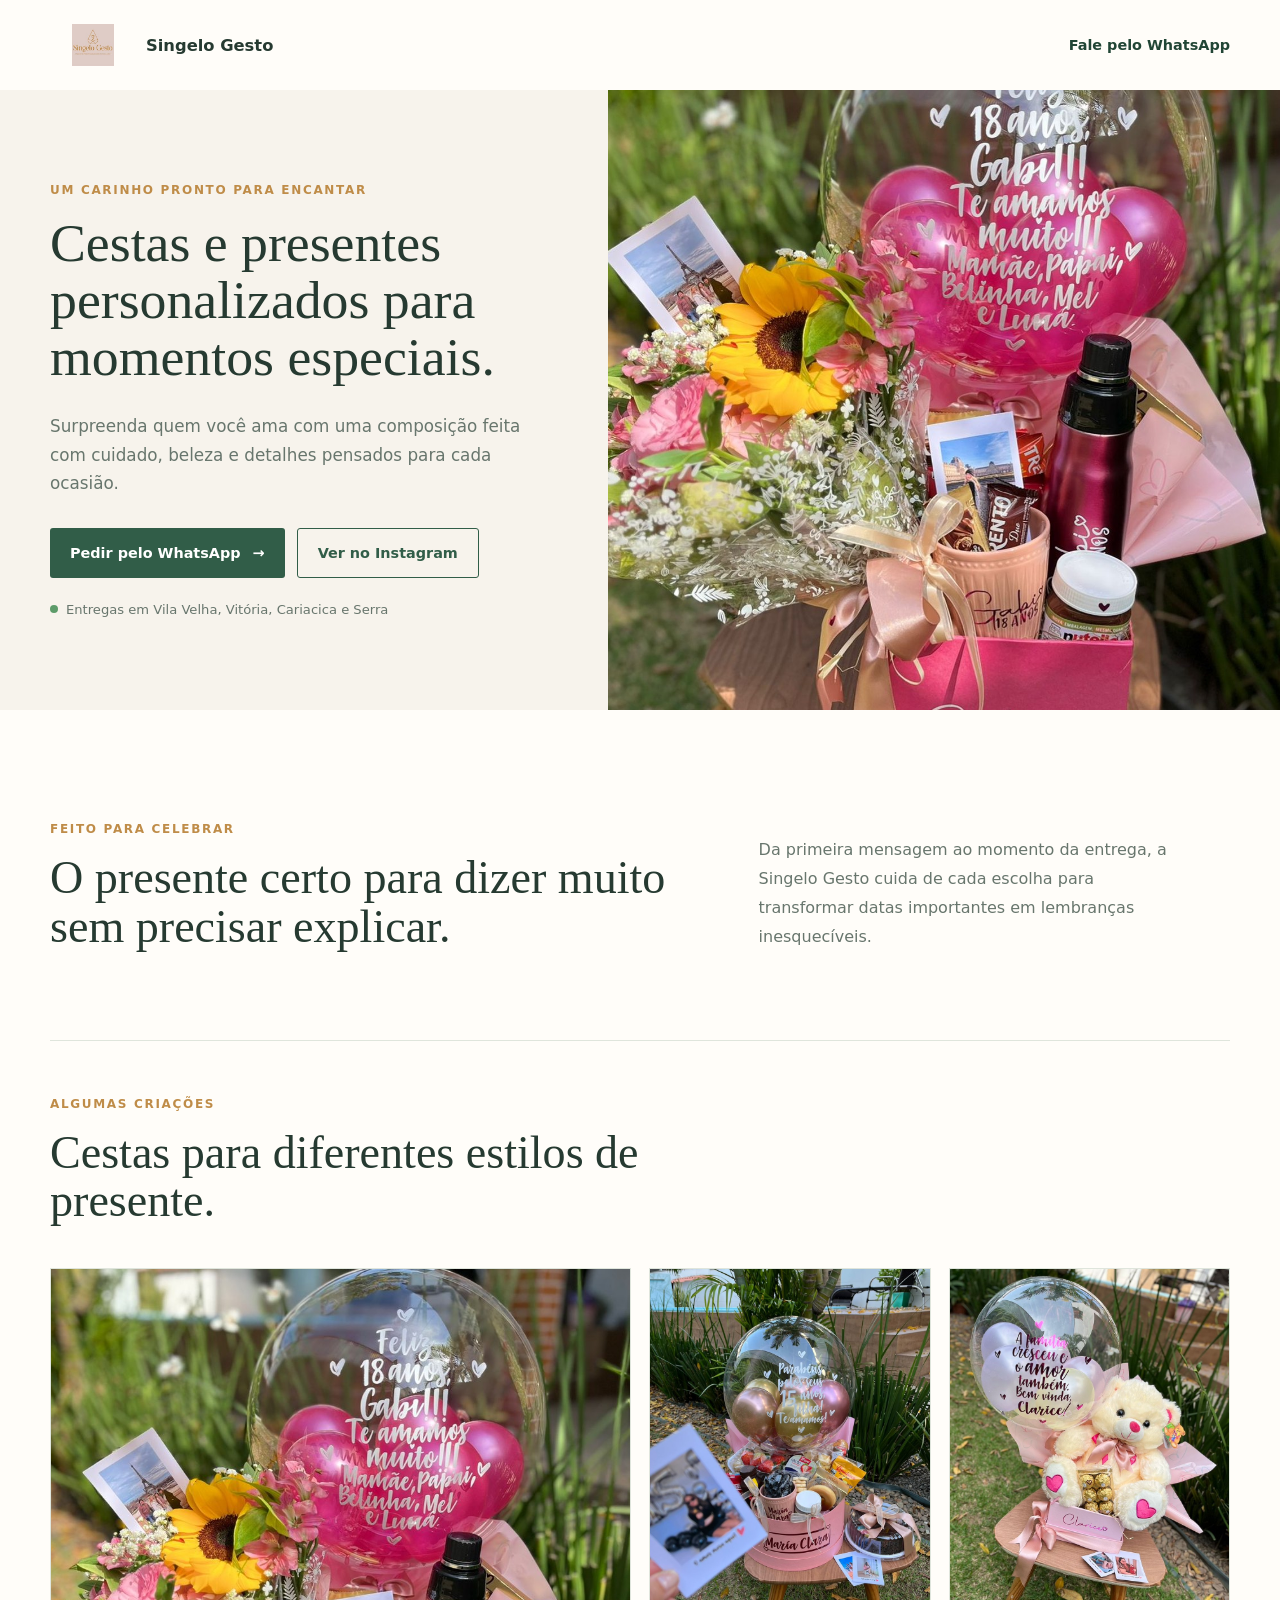
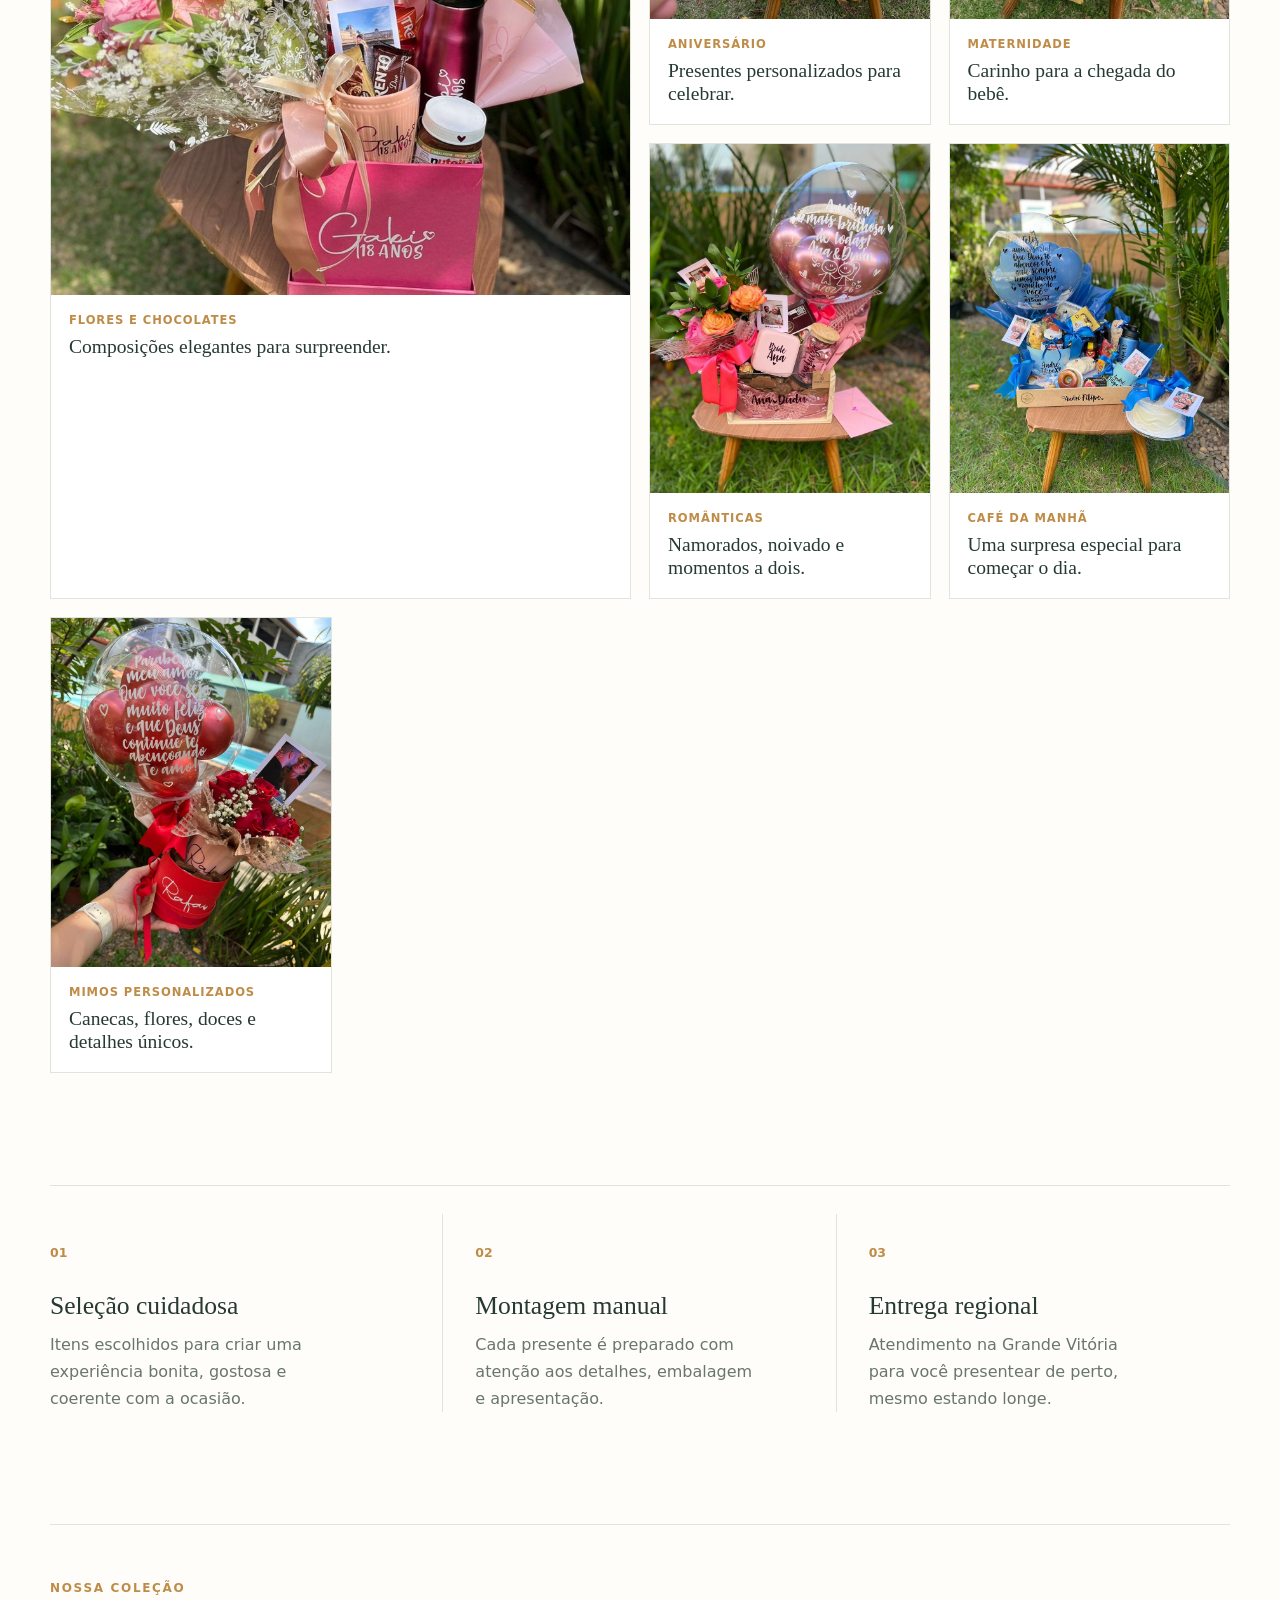
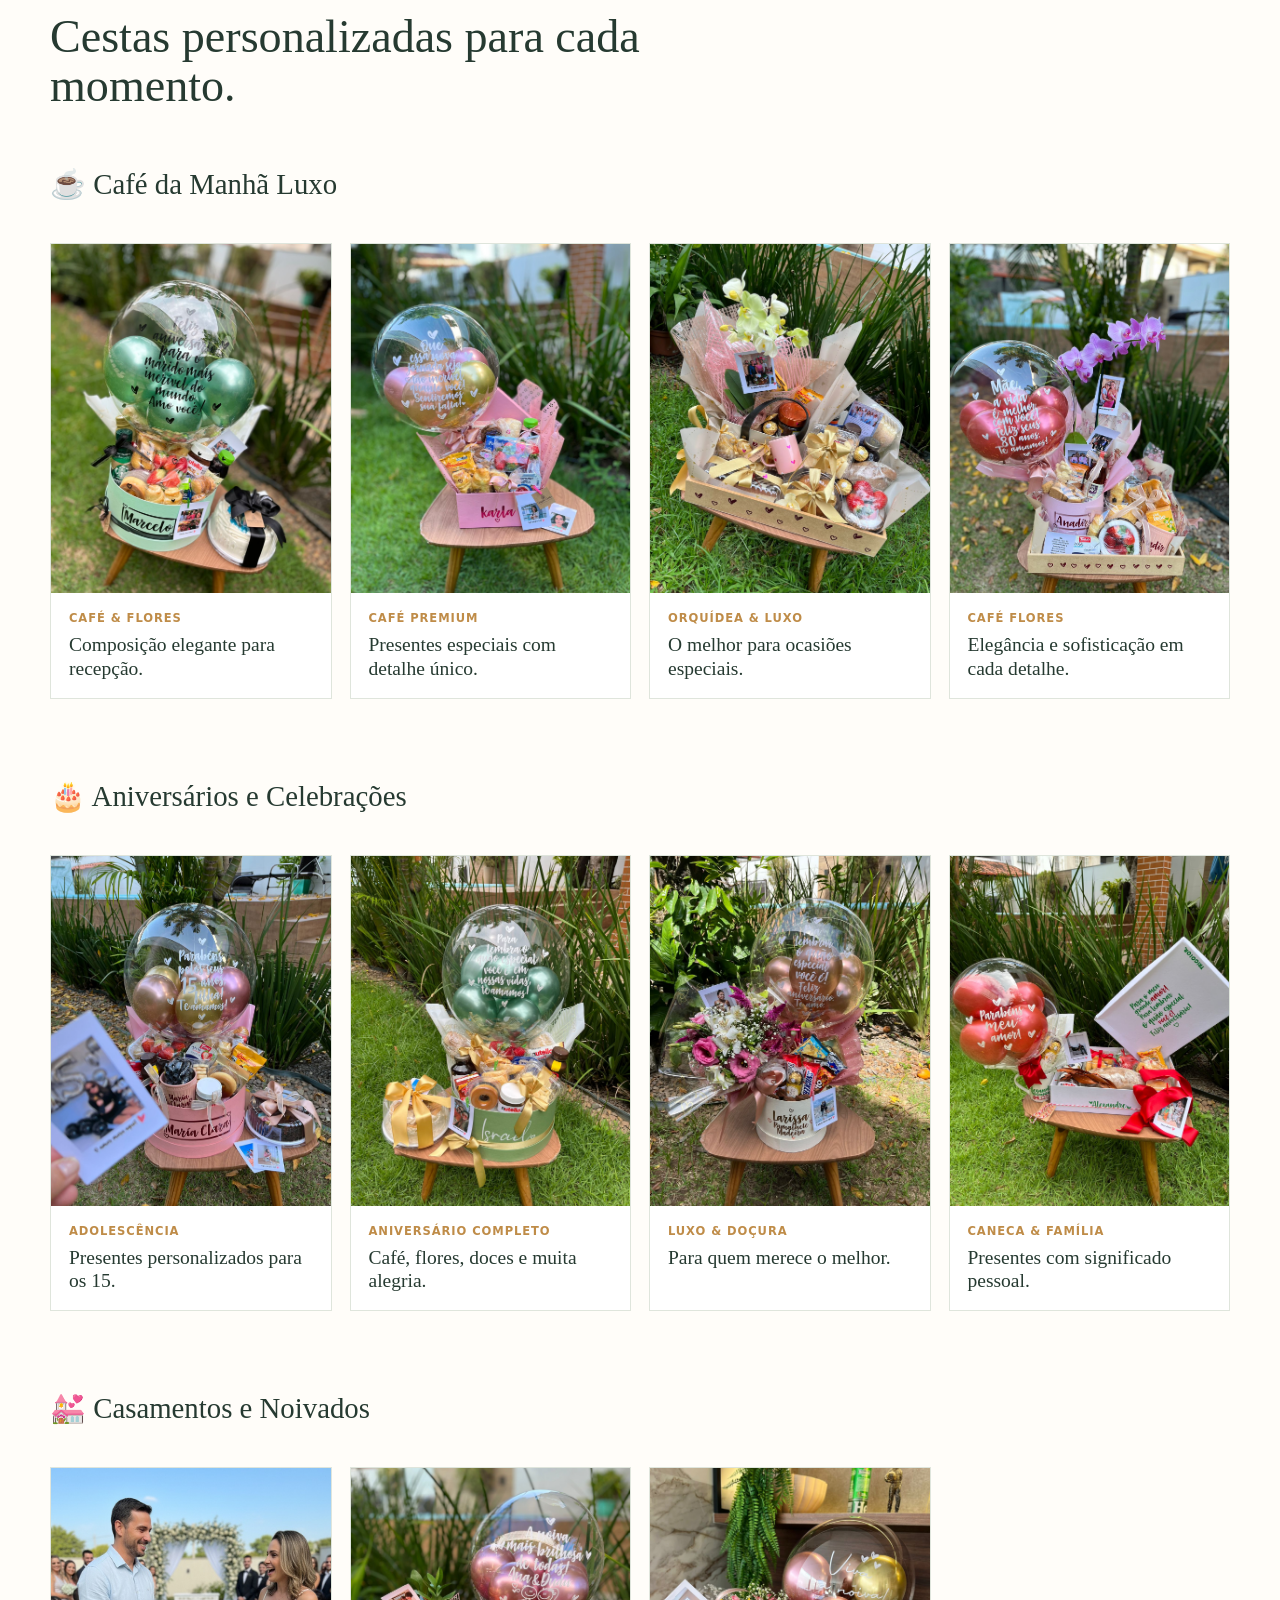
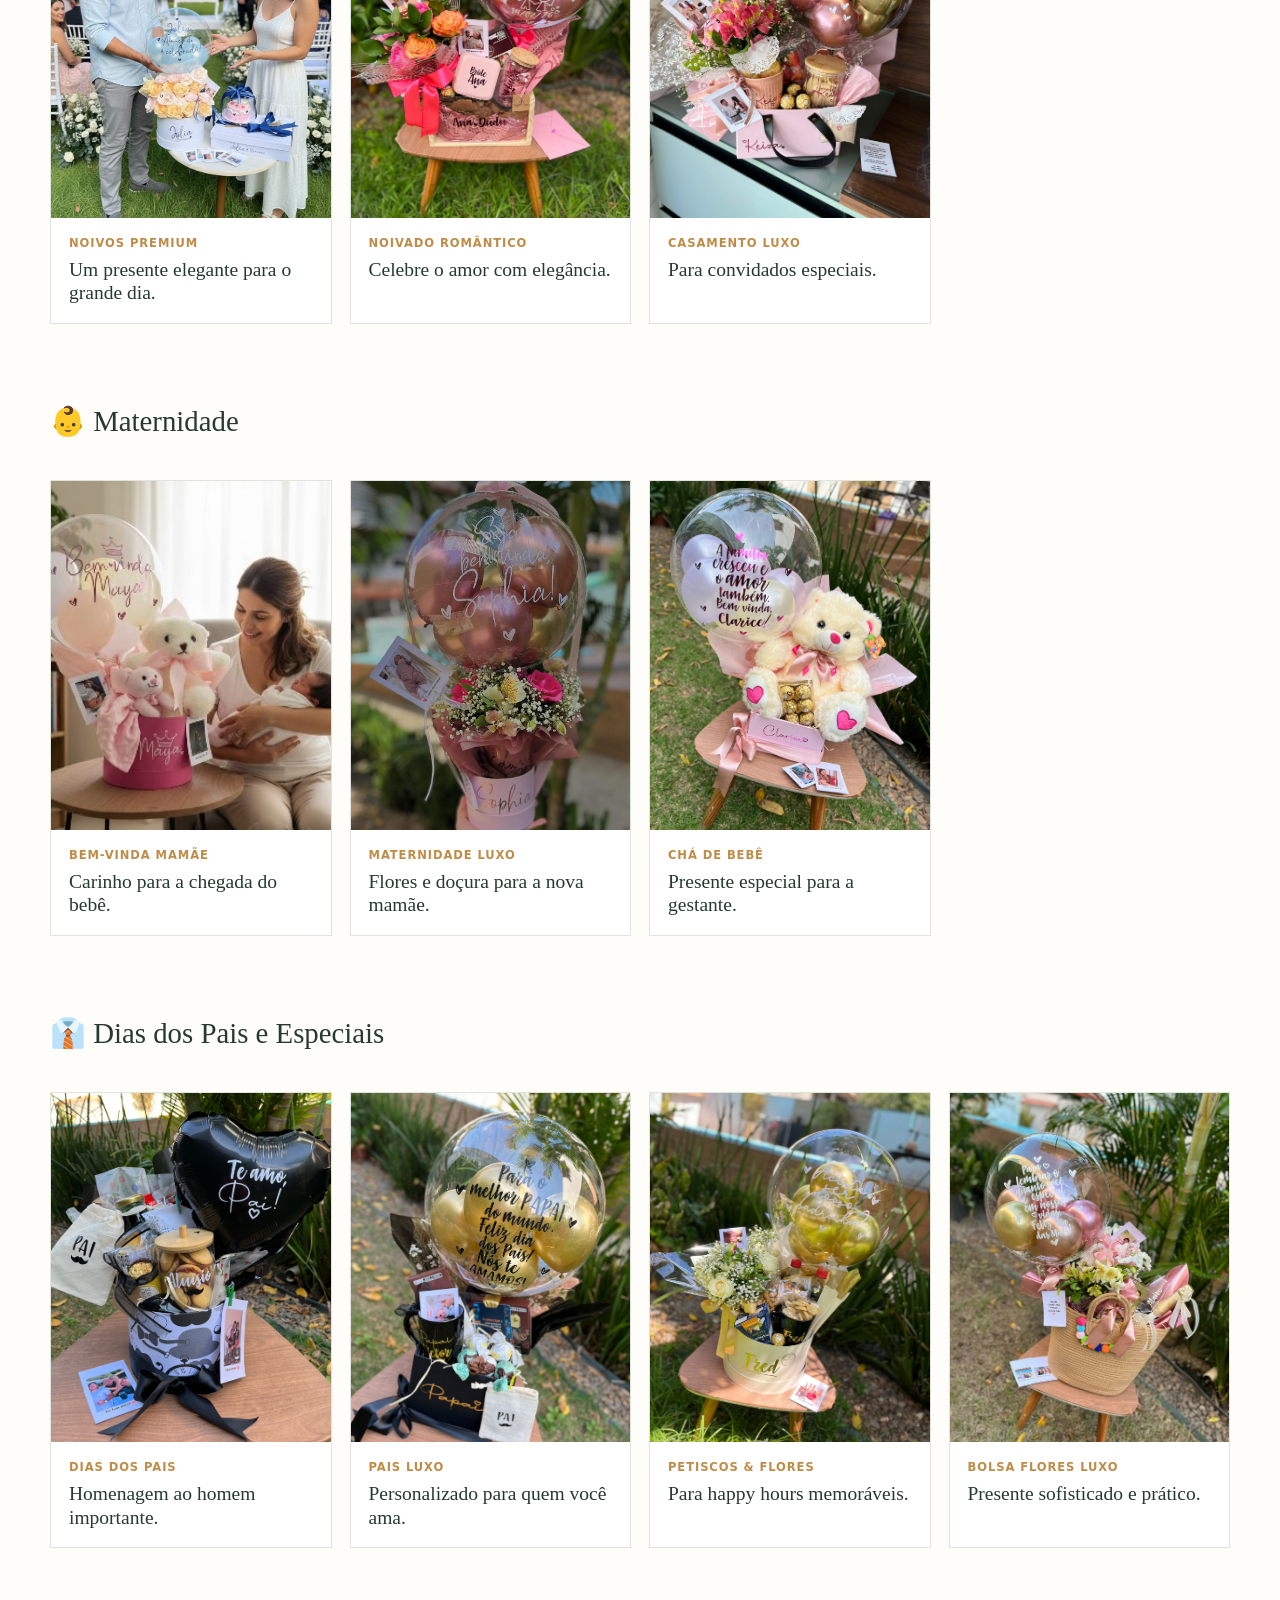
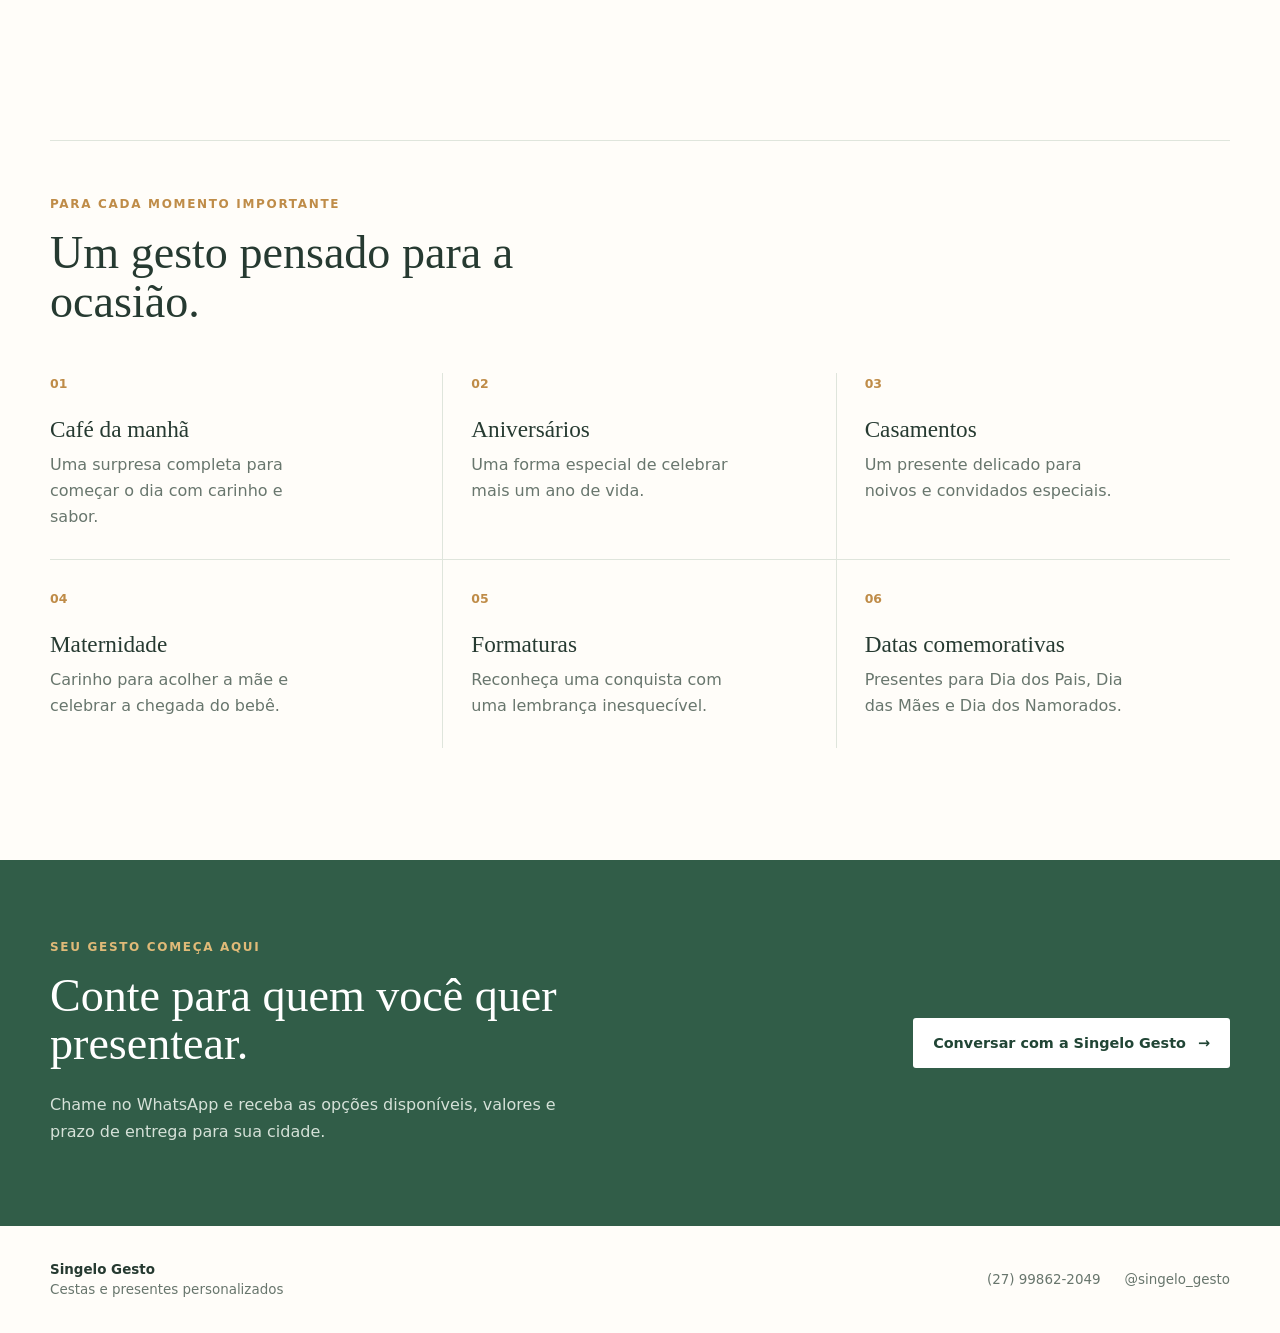
==== index.html @ 16038438 "🎨 Adicionar portfólio com 33 novas fotos de cestas (café da manhã, aniversários, casamento, maternid" ====
<!doctype html>
<html lang="pt-BR">
<head>
  <meta charset="utf-8">
  <meta name="viewport" content="width=device-width, initial-scale=1">
  <meta name="description" content="Cestas e presentes personalizados de luxo para Vila Velha, Vitória, Cariacica e Serra.">
  <title>Singelo Gesto | Cestas e presentes personalizados</title>
  <link rel="stylesheet" href="landing.css">
  <!-- Google tag (gtag.js) -->
  <script async src="https://www.googletagmanager.com/gtag/js?id=G-1RK3PN4WN5"></script>
  <script>
    window.dataLayer = window.dataLayer || [];
    function gtag(){dataLayer.push(arguments);}
    gtag('js', new Date());
    gtag('config', 'G-1RK3PN4WN5');

    function gtag_report_whatsapp_conversion(url) {
      var callback = function () {
        if (typeof url !== 'undefined') {
          window.location = url;
        }
      };
      gtag('event', 'conversion', {
        'send_to': 'AW-410358850/pb98CNvTtOMcEMKo1sMB',
        'event_callback': callback
      });
      return false;
    }
  </script>
</head>
<body>
  <header class="site-header">
    <a class="brand" href="/"><img class="brand-logo" src="images/singelo-logo.jpg" alt="Singelo Gesto"><span>Singelo Gesto</span></a>
    <a class="header-link" href="https://wa.me/5527998622049?text=Ol%C3%A1%2C%20quero%20conhecer%20as%20cestas%20e%20presentes%20personalizados%20da%20Singelo%20Gesto&utm_source=google&utm_medium=cpc&utm_campaign=cestas_cafe_luxo" onclick="return gtag_report_whatsapp_conversion(this.href);">Fale pelo WhatsApp</a>
  </header>
  <main>
    <section class="hero">
      <div class="hero-copy">
        <p class="eyebrow">Um carinho pronto para encantar</p>
        <h1>Cestas e presentes personalizados para momentos especiais.</h1>
        <p class="hero-text">Surpreenda quem você ama com uma composição feita com cuidado, beleza e detalhes pensados para cada ocasião.</p>
        <div class="hero-actions">
          <a class="button button-primary" href="https://wa.me/5527998622049?text=Ol%C3%A1%2C%20quero%20conhecer%20as%20cestas%20e%20presentes%20personalizados%20da%20Singelo%20Gesto&utm_source=google&utm_medium=cpc&utm_campaign=cestas_cafe_luxo" onclick="return gtag_report_whatsapp_conversion(this.href);">Pedir pelo WhatsApp <span aria-hidden="true">&#8594;</span></a>
          <a class="button button-secondary" href="https://www.instagram.com/singelo_gesto/" target="_blank" rel="noreferrer">Ver no Instagram</a>
        </div>
        <p class="availability"><span class="availability-dot"></span> Entregas em Vila Velha, Vitória, Cariacica e Serra</p>
      </div>
      <figure class="hero-visual">
        <img src="images/singelo-cestas-hero.jpg" alt="Cesta personalizada com flores, chocolates e balão">
      </figure>
    </section>

    <section class="intro section-wrap">
      <div><p class="eyebrow">Feito para celebrar</p><h2>O presente certo para dizer muito sem precisar explicar.</h2></div>
      <p>Da primeira mensagem ao momento da entrega, a Singelo Gesto cuida de cada escolha para transformar datas importantes em lembranças inesquecíveis.</p>
    </section>

    <section class="gallery section-wrap" aria-labelledby="gallery-title">
      <div class="gallery-heading">
        <p class="eyebrow">Algumas criações</p>
        <h2 id="gallery-title">Cestas para diferentes estilos de presente.</h2>
      </div>
      <div class="photo-grid">
        <article class="photo-card featured"><img src="images/flores-chocolates.jpg" alt="Cesta com flores e chocolates"><div><span>Flores e chocolates</span><strong>Composições elegantes para surpreender.</strong></div></article>
        <article class="photo-card"><img src="images/aniversario-15-anos.jpg" alt="Cesta de aniversário de 15 anos"><div><span>Aniversário</span><strong>Presentes personalizados para celebrar.</strong></div></article>
        <article class="photo-card"><img src="images/maternidade.jpg" alt="Cesta de maternidade"><div><span>Maternidade</span><strong>Carinho para a chegada do bebê.</strong></div></article>
        <article class="photo-card"><img src="images/romantica-noivado.jpg" alt="Cesta romântica para noivado"><div><span>Românticas</span><strong>Namorados, noivado e momentos a dois.</strong></div></article>
        <article class="photo-card"><img src="images/cafe-bandeja.jpg" alt="Cesta de café da manhã na bandeja"><div><span>Café da manhã</span><strong>Uma surpresa especial para começar o dia.</strong></div></article>
        <article class="photo-card"><img src="images/caneca-flores.jpg" alt="Box com caneca e flores"><div><span>Mimos personalizados</span><strong>Canecas, flores, doces e detalhes únicos.</strong></div></article>
      </div>
    </section>

    <section class="benefits section-wrap" aria-label="Diferenciais">
      <article class="benefit-card"><span>01</span><h3>Seleção cuidadosa</h3><p>Itens escolhidos para criar uma experiência bonita, gostosa e coerente com a ocasião.</p></article>
      <article class="benefit-card"><span>02</span><h3>Montagem manual</h3><p>Cada presente é preparado com atenção aos detalhes, embalagem e apresentação.</p></article>
      <article class="benefit-card"><span>03</span><h3>Entrega regional</h3><p>Atendimento na Grande Vitória para você presentear de perto, mesmo estando longe.</p></article>
    </section>

    <section class="portfolio section-wrap" aria-labelledby="portfolio-title">
      <div class="portfolio-heading">
        <p class="eyebrow">Nossa coleção</p>
        <h2 id="portfolio-title">Cestas personalizadas para cada momento.</h2>
      </div>

      <div class="portfolio-category">
        <h3>☕ Café da Manhã Luxo</h3>
        <div class="photo-grid">
          <article class="photo-card"><img src="images/cesta-cafe-da-manha-aniversario-presente-personalizado-chocolate-flores-balao-caneca-foto.jpg" alt="Cesta café da manhã com flores e chocolates"><div><span>Café & Flores</span><strong>Composição elegante para recepção.</strong></div></article>
          <article class="photo-card"><img src="images/cesta-cafe-da-manha-homenagem-despedida-chocolates-bauducco-flores-caneca-personalizada.jpg" alt="Cesta café da manhã com orquídea"><div><span>Café Premium</span><strong>Presentes especiais com detalhe único.</strong></div></article>
          <article class="photo-card"><img src="images/cesta-cafe-da-manha-com-orquidea-presente-luxuoso-elegante-flores-chocolate-balao-personalizado-caneca-foto.jpg" alt="Cesta café com orquídea e chocolate"><div><span>Orquídea & Luxo</span><strong>O melhor para ocasiões especiais.</strong></div></article>
          <article class="photo-card"><img src="images/Cesta-cafe-da-manha-orquidia.jpeg" alt="Cesta café da manhã com orquídea"><div><span>Café Flores</span><strong>Elegância e sofisticação em cada detalhe.</strong></div></article>
        </div>
      </div>

      <div class="portfolio-category">
        <h3>🎂 Aniversários e Celebrações</h3>
        <div class="photo-grid">
          <article class="photo-card"><img src="images/Cesta-aniversario-15-anos.jpeg" alt="Cesta de aniversário de 15 anos"><div><span>Adolescência</span><strong>Presentes personalizados para os 15.</strong></div></article>
          <article class="photo-card"><img src="images/cesta-aniversario-cafe-da-manha-especial-lembrar-chocolates-flores-balao-personalizado-caneca-foto.jpg" alt="Cesta aniversário com flores e doces"><div><span>Aniversário Completo</span><strong>Café, flores, doces e muita alegria.</strong></div></article>
          <article class="photo-card"><img src="images/cesta-aniversario-flores-chocolates-presente-luxo-personalizado-balao-caneca-foto.jpg" alt="Cesta com flores e chocolates"><div><span>Luxo & Doçura</span><strong>Para quem merece o melhor.</strong></div></article>
          <article class="photo-card"><img src="images/cesta-aniversario-caneca-personalizada-papai-familia-chocolates-flores-balao-personalizado-cafe-da-manha.jpg" alt="Cesta aniversário com caneca personalizada"><div><span>Caneca & Família</span><strong>Presentes com significado pessoal.</strong></div></article>
        </div>
      </div>

      <div class="portfolio-category">
        <h3>💒 Casamentos e Noivados</h3>
        <div class="photo-grid">
          <article class="photo-card"><img src="images/cesta-casamento-premium-celebracao-noivos-julia-james-wedding-bands-cafe-da-manha-personalizada.jpg" alt="Cesta casamento premium para noivos"><div><span>Noivos Premium</span><strong>Um presente elegante para o grande dia.</strong></div></article>
          <article class="photo-card"><img src="images/cesta-noivado-romantica-ana-dario-presente-noivos-espumante-chocolate-flores-balao-personalizado-caneca-foto.jpg" alt="Cesta romântica para noivado"><div><span>Noivado Romântico</span><strong>Celebre o amor com elegância.</strong></div></article>
          <article class="photo-card"><img src="images/cesta-casamento-cesta-balão-personalizado-flores-fotos-casamento-presentes-lembranças-chocolates-luxo-café-da-manhã-vila-velha-vitória-cariacica-serra.jpeg" alt="Cesta casamento com flores e balões"><div><span>Casamento Luxo</span><strong>Para convidados especiais.</strong></div></article>
        </div>
      </div>

      <div class="portfolio-category">
        <h3>👶 Maternidade</h3>
        <div class="photo-grid">
          <article class="photo-card"><img src="images/cesta-maternidade-bem-vinda-meiga-presente-bebe-cha-de-bebe-cafe-da-manha-mamae.jpg" alt="Cesta maternidade para mamãe e bebê"><div><span>Bem-vinda Mamãe</span><strong>Carinho para a chegada do bebê.</strong></div></article>
          <article class="photo-card"><img src="images/cesta-maternidade-caneca-personalizada-flores-luxo-café-da-manhã-bebê-vila-velha-vitória-cariacica-serra.jpeg" alt="Cesta maternidade com caneca"><div><span>Maternidade Luxo</span><strong>Flores e doçura para a nova mamãe.</strong></div></article>
          <article class="photo-card"><img src="images/cesta-maternidade-luxo-chocolates-café-da-manhã-bebê-vila-velha-vitória-cariacica-serra.jpeg" alt="Cesta maternidade com chocolates"><div><span>Chá de Bebê</span><strong>Presente especial para a gestante.</strong></div></article>
        </div>
      </div>

      <div class="portfolio-category">
        <h3>👔 Dias dos Pais e Especiais</h3>
        <div class="photo-grid">
          <article class="photo-card"><img src="images/cesta-dias-dos-pais-balão-personalizado-biscoitos-luxo-café-da-manhã-vila-velha-vitória-cariacica-serra.jpeg" alt="Cesta dias dos pais com biscoitos"><div><span>Dias dos Pais</span><strong>Homenagem ao homem importante.</strong></div></article>
          <article class="photo-card"><img src="images/cesta-dias-dos-pais-aniversário-presentes-caneca-balão-personalizado-luxo-café-da-manhã-vila-velha-vitória-cariacica-serra.jpeg" alt="Cesta dias dos pais com caneca"><div><span>Pais Luxo</span><strong>Personalizado para quem você ama.</strong></div></article>
          <article class="photo-card"><img src="images/Cesta-de-petiscos-e-flores-na-Box-de-luxo..jpeg" alt="Cesta de petiscos e flores"><div><span>Petiscos & Flores</span><strong>Para happy hours memoráveis.</strong></div></article>
          <article class="photo-card"><img src="images/Cesta-de-flores-na-bolsa-de-luxo-com-Chandon-Ferrero-Rocher-e-taça-de vidro.jpeg" alt="Cesta de flores na bolsa de luxo"><div><span>Bolsa Flores Luxo</span><strong>Presente sofisticado e prático.</strong></div></article>
        </div>
      </div>
    </section>

    <section class="occasions section-wrap" aria-labelledby="occasions-title">
      <div class="occasions-heading">
        <p class="eyebrow">Para cada momento importante</p>
        <h2 id="occasions-title">Um gesto pensado para a ocasião.</h2>
      </div>
      <div class="occasion-grid">
        <article class="occasion-item"><span>01</span><h3>Café da manhã</h3><p>Uma surpresa completa para começar o dia com carinho e sabor.</p></article>
        <article class="occasion-item"><span>02</span><h3>Aniversários</h3><p>Uma forma especial de celebrar mais um ano de vida.</p></article>
        <article class="occasion-item"><span>03</span><h3>Casamentos</h3><p>Um presente delicado para noivos e convidados especiais.</p></article>
        <article class="occasion-item"><span>04</span><h3>Maternidade</h3><p>Carinho para acolher a mãe e celebrar a chegada do bebê.</p></article>
        <article class="occasion-item"><span>05</span><h3>Formaturas</h3><p>Reconheça uma conquista com uma lembrança inesquecível.</p></article>
        <article class="occasion-item"><span>06</span><h3>Datas comemorativas</h3><p>Presentes para Dia dos Pais, Dia das Mães e Dia dos Namorados.</p></article>
      </div>
    </section>

    <section class="order-band">
      <div class="section-wrap order-content">
        <div><p class="eyebrow">Seu gesto começa aqui</p><h2>Conte para quem você quer presentear.</h2><p>Chame no WhatsApp e receba as opções disponíveis, valores e prazo de entrega para sua cidade.</p></div>
        <a class="button button-light" href="https://wa.me/5527998622049?text=Ol%C3%A1%2C%20quero%20conhecer%20as%20cestas%20e%20presentes%20personalizados%20da%20Singelo%20Gesto&utm_source=google&utm_medium=cpc&utm_campaign=cestas_cafe_luxo" onclick="return gtag_report_whatsapp_conversion(this.href);">Conversar com a Singelo Gesto <span aria-hidden="true">&#8594;</span></a>
      </div>
    </section>
  </main>
  <footer class="site-footer section-wrap">
    <div><strong>Singelo Gesto</strong><span>Cestas e presentes personalizados</span></div>
    <div class="footer-contact"><a href="tel:+5527998622049">(27) 99862-2049</a><a href="https://www.instagram.com/singelo_gesto/" target="_blank" rel="noreferrer">@singelo_gesto</a></div>
  </footer>
</body>
</html>
---- landing.css ----
:root {
  --ink: #263a31;
  --muted: #68766d;
  --cream: #f7f3ec;
  --paper: #fffdf9;
  --green: #315d48;
  --green-dark: #214535;
  --line: #dfe5dc;
  --gold: #bf8c48;
}
* { box-sizing: border-box; }
html { scroll-behavior: smooth; }
body {
  background: var(--paper);
  color: var(--ink);
  font-family: Inter, ui-sans-serif, system-ui, -apple-system, BlinkMacSystemFont, "Segoe UI", sans-serif;
  margin: 0;
}
a { color: inherit; }
.site-header,
.section-wrap {
  margin: 0 auto;
  max-width: 1180px;
  width: calc(100% - 48px);
}
.site-header {
  align-items: center;
  display: flex;
  justify-content: space-between;
  padding: 24px 0;
}
.brand {
  align-items: center;
  display: inline-flex;
  font-size: 1.02rem;
  font-weight: 750;
  gap: 10px;
  text-decoration: none;
}
.brand-logo {
  height: 42px;
  object-fit: contain;
  width: 86px;
}
.header-link {
  color: var(--green-dark);
  font-size: .9rem;
  font-weight: 700;
  text-decoration: none;
}
.header-link:hover { color: var(--gold); }
.hero {
  background: var(--cream);
  display: grid;
  grid-template-columns: minmax(560px, .95fr) minmax(0, 1.05fr);
  min-height: 620px;
}
.hero-copy {
  align-self: center;
  margin-left: max(24px, calc((100vw - 1180px) / 2));
  padding: 72px 72px 72px 0;
}
.hero-visual {
  margin: 0;
  min-height: 620px;
  overflow: hidden;
}
.hero-visual img {
  display: block;
  height: 100%;
  min-height: 620px;
  object-fit: cover;
  object-position: center center;
  width: 100%;
}
.eyebrow {
  color: var(--gold);
  font-size: .75rem;
  font-weight: 800;
  letter-spacing: .14em;
  margin: 0 0 18px;
  text-transform: uppercase;
}
h1,
h2,
h3,
p { letter-spacing: 0; }
h1,
h2 {
  font-family: Georgia, "Times New Roman", serif;
  font-weight: 500;
  line-height: 1.06;
  margin: 0;
}
h1 {
  font-size: clamp(2.8rem, 4.2vw, 4.55rem);
  max-width: 560px;
}
h2 { font-size: clamp(2rem, 3.6vw, 3.4rem); }
.hero-text {
  color: var(--muted);
  font-size: 1.05rem;
  line-height: 1.7;
  margin: 26px 0 30px;
  max-width: 500px;
}
.hero-actions {
  align-items: center;
  display: flex;
  flex-wrap: wrap;
  gap: 12px;
}
.button {
  align-items: center;
  border-radius: 3px;
  display: inline-flex;
  font-size: .9rem;
  font-weight: 750;
  gap: 12px;
  justify-content: center;
  min-height: 50px;
  padding: 0 20px;
  text-decoration: none;
  transition: transform .2s ease, background .2s ease;
}
.button:hover { transform: translateY(-2px); }
.button-primary { background: var(--green); color: #fff; }
.button-primary:hover { background: var(--green-dark); }
.button-secondary { border: 1px solid var(--green); color: var(--green); }
.button-secondary:hover { background: #e8eee8; }
.availability {
  align-items: center;
  color: var(--muted);
  display: flex;
  font-size: .82rem;
  gap: 8px;
  margin: 24px 0 0;
}
.availability-dot {
  background: #5d9b69;
  border-radius: 50%;
  height: 8px;
  width: 8px;
}
.intro {
  align-items: end;
  display: grid;
  gap: 80px;
  grid-template-columns: minmax(0, 1fr) minmax(260px, .75fr);
  padding-bottom: 88px;
  padding-top: 112px;
}
.intro > p {
  color: var(--muted);
  line-height: 1.8;
  margin: 0;
  max-width: 410px;
}
.gallery {
  border-top: 1px solid var(--line);
  padding-bottom: 112px;
  padding-top: 56px;
}
.gallery-heading {
  max-width: 700px;
}
.photo-grid {
  display: grid;
  gap: 18px;
  grid-template-columns: repeat(4, minmax(0, 1fr));
  margin-top: 42px;
}
.photo-card {
  background: #fff;
  border: 1px solid var(--line);
  display: flex;
  flex-direction: column;
  min-height: 100%;
  overflow: hidden;
}
.photo-card.featured {
  grid-column: span 2;
  grid-row: span 2;
}
.photo-card img {
  aspect-ratio: 4 / 5;
  display: block;
  object-fit: cover;
  width: 100%;
}
.photo-card.featured img { aspect-ratio: 1 / 1.08; }
.photo-card div {
  padding: 18px;
}
.photo-card span {
  color: var(--gold);
  display: block;
  font-size: .72rem;
  font-weight: 800;
  letter-spacing: .08em;
  margin-bottom: 8px;
  text-transform: uppercase;
}
.photo-card strong {
  color: var(--ink);
  display: block;
  font-family: Georgia, "Times New Roman", serif;
  font-size: 1.22rem;
  font-weight: 500;
  line-height: 1.2;
}
.benefits {
  border-top: 1px solid var(--line);
  display: grid;
  gap: 0;
  grid-template-columns: repeat(3, 1fr);
  padding-bottom: 112px;
  padding-top: 28px;
}
.benefit-card {
  border-right: 1px solid var(--line);
  padding: 28px 32px 0 0;
}
.benefit-card + .benefit-card { padding-left: 32px; }
.benefit-card:last-child { border-right: 0; }
.benefit-card > span,
.occasion-item > span {
  color: var(--gold);
  font-size: .78rem;
  font-weight: 800;
}
.benefit-card h3,
.occasion-item h3 {
  font-family: Georgia, "Times New Roman", serif;
  font-weight: 500;
}
.benefit-card h3 {
  font-size: 1.6rem;
  margin: 30px 0 10px;
}
.benefit-card p {
  color: var(--muted);
  line-height: 1.7;
  margin: 0;
  max-width: 280px;
}
.occasions {
  border-top: 1px solid var(--line);
  padding-bottom: 112px;
  padding-top: 28px;
}
.occasions-heading {
  max-width: 620px;
  padding-top: 28px;
}
.occasion-grid {
  display: grid;
  gap: 0;
  grid-template-columns: repeat(3, 1fr);
  margin-top: 46px;
}
.occasion-item {
  border-bottom: 1px solid var(--line);
  border-right: 1px solid var(--line);
  min-height: 180px;
  padding: 0 28px 28px 0;
}
.occasion-item:nth-child(n+4) {
  border-bottom: 0;
  padding-top: 28px;
}
.occasion-item:nth-child(3n) {
  border-right: 0;
  padding-left: 28px;
  padding-right: 0;
}
.occasion-item:nth-child(3n+2) { padding-left: 28px; }
.occasion-item h3 {
  font-size: 1.45rem;
  margin: 24px 0 9px;
}
.occasion-item p {
  color: var(--muted);
  line-height: 1.65;
  margin: 0;
  max-width: 260px;
}
.order-band { background: var(--green); color: #fff; }
.order-content {
  align-items: center;
  display: flex;
  gap: 64px;
  justify-content: space-between;
  padding-bottom: 80px;
  padding-top: 80px;
}
.order-content > div { max-width: 650px; }
.order-content .eyebrow { color: #e0ba78; }
.order-content p:not(.eyebrow) {
  color: #d5e1d8;
  line-height: 1.7;
  margin: 22px 0 0;
  max-width: 520px;
}
.button-light {
  background: #fff;
  color: var(--green-dark);
  flex-shrink: 0;
}
.button-light:hover { background: #f4eddf; }
.portfolio {
  border-top: 1px solid var(--line);
  padding-bottom: 112px;
  padding-top: 56px;
}
.portfolio-heading {
  max-width: 700px;
  margin-bottom: 56px;
}
.portfolio-category {
  margin-bottom: 80px;
}
.portfolio-category h3 {
  font-family: Georgia, "Times New Roman", serif;
  font-size: 1.8rem;
  font-weight: 500;
  margin: 0 0 28px 0;
}
.site-footer {
  align-items: center;
  color: var(--muted);
  display: flex;
  font-size: .84rem;
  justify-content: space-between;
  padding-bottom: 36px;
  padding-top: 36px;
}
.site-footer strong,
.site-footer span { display: block; }
.site-footer strong {
  color: var(--ink);
  margin-bottom: 5px;
}
.footer-contact {
  display: flex;
  gap: 24px;
}
.footer-contact a { text-decoration: none; }
.footer-contact a:hover { color: var(--gold); }
@media (max-width: 1120px) {
  .hero {
    grid-template-columns: minmax(500px, .95fr) minmax(0, 1.05fr);
  }
  .hero-copy {
    padding-right: 48px;
  }
  h1 {
    font-size: clamp(2.6rem, 4vw, 4rem);
    max-width: 500px;
  }
}
@media (max-width: 900px) {
  .site-header,
  .section-wrap { width: calc(100% - 36px); }
  .hero {
    display: flex;
    flex-direction: column;
  }
  .hero-copy {
    margin-left: 18px;
    padding: 64px 18px 52px 0;
  }
  .hero-visual {
    min-height: 420px;
    order: -1;
  }
  .hero-visual img { min-height: 420px; }
  h1 { font-size: clamp(2.55rem, 12vw, 4.4rem); }
  .intro {
    display: block;
    padding-bottom: 64px;
    padding-top: 76px;
  }
  .intro > p { margin-top: 24px; }
  .photo-grid { grid-template-columns: repeat(2, minmax(0, 1fr)); }
  .photo-card.featured { grid-column: span 2; }
  .benefits {
    gap: 32px;
    grid-template-columns: 1fr;
    padding-bottom: 76px;
  }
  .benefit-card,
  .benefit-card + .benefit-card {
    border-bottom: 1px solid var(--line);
    border-right: 0;
    padding: 0 0 28px;
  }
  .benefit-card:last-child {
    border-bottom: 0;
    padding-bottom: 0;
  }
  .occasion-grid {
    grid-template-columns: 1fr 1fr;
    margin-top: 34px;
  }
  .occasion-item,
  .occasion-item:nth-child(n+4),
  .occasion-item:nth-child(3n),
  .occasion-item:nth-child(3n+2) {
    border-bottom: 1px solid var(--line);
    border-right: 0;
    min-height: 0;
    padding: 0 0 24px;
  }
  .occasion-item:nth-child(even) { padding-left: 20px; }
  .occasion-item:nth-child(n+5) { padding-top: 24px; }
  .occasion-item:nth-child(5),
  .occasion-item:nth-child(6) { border-bottom: 0; }
  .order-content {
    align-items: flex-start;
    flex-direction: column;
    gap: 28px;
    padding-bottom: 64px;
    padding-top: 64px;
  }
  .portfolio-category {
    margin-bottom: 56px;
  }
  .portfolio-category h3 {
    font-size: 1.4rem;
  }
  .site-footer {
    align-items: flex-start;
    flex-direction: column;
    gap: 22px;
  }
  .footer-contact {
    flex-direction: column;
    gap: 8px;
  }
}
@media (max-width: 540px) {
  .site-header { padding: 18px 0; }
  .header-link { font-size: .78rem; }
  .hero-visual,
  .hero-visual img { min-height: 320px; }
  .hero-actions {
    align-items: stretch;
    flex-direction: column;
  }
  .button { width: 100%; }
  .photo-grid { grid-template-columns: 1fr; }
  .photo-card.featured { grid-column: span 1; }
  .occasion-grid { grid-template-columns: 1fr; }
  .occasion-item,
  .occasion-item:nth-child(even),
  .occasion-item:nth-child(n+5),
  .occasion-item:nth-child(5),
  .occasion-item:nth-child(6) {
    border-bottom: 1px solid var(--line);
    padding: 0 0 24px;
  }
  .occasion-item:last-child { border-bottom: 0; }
}
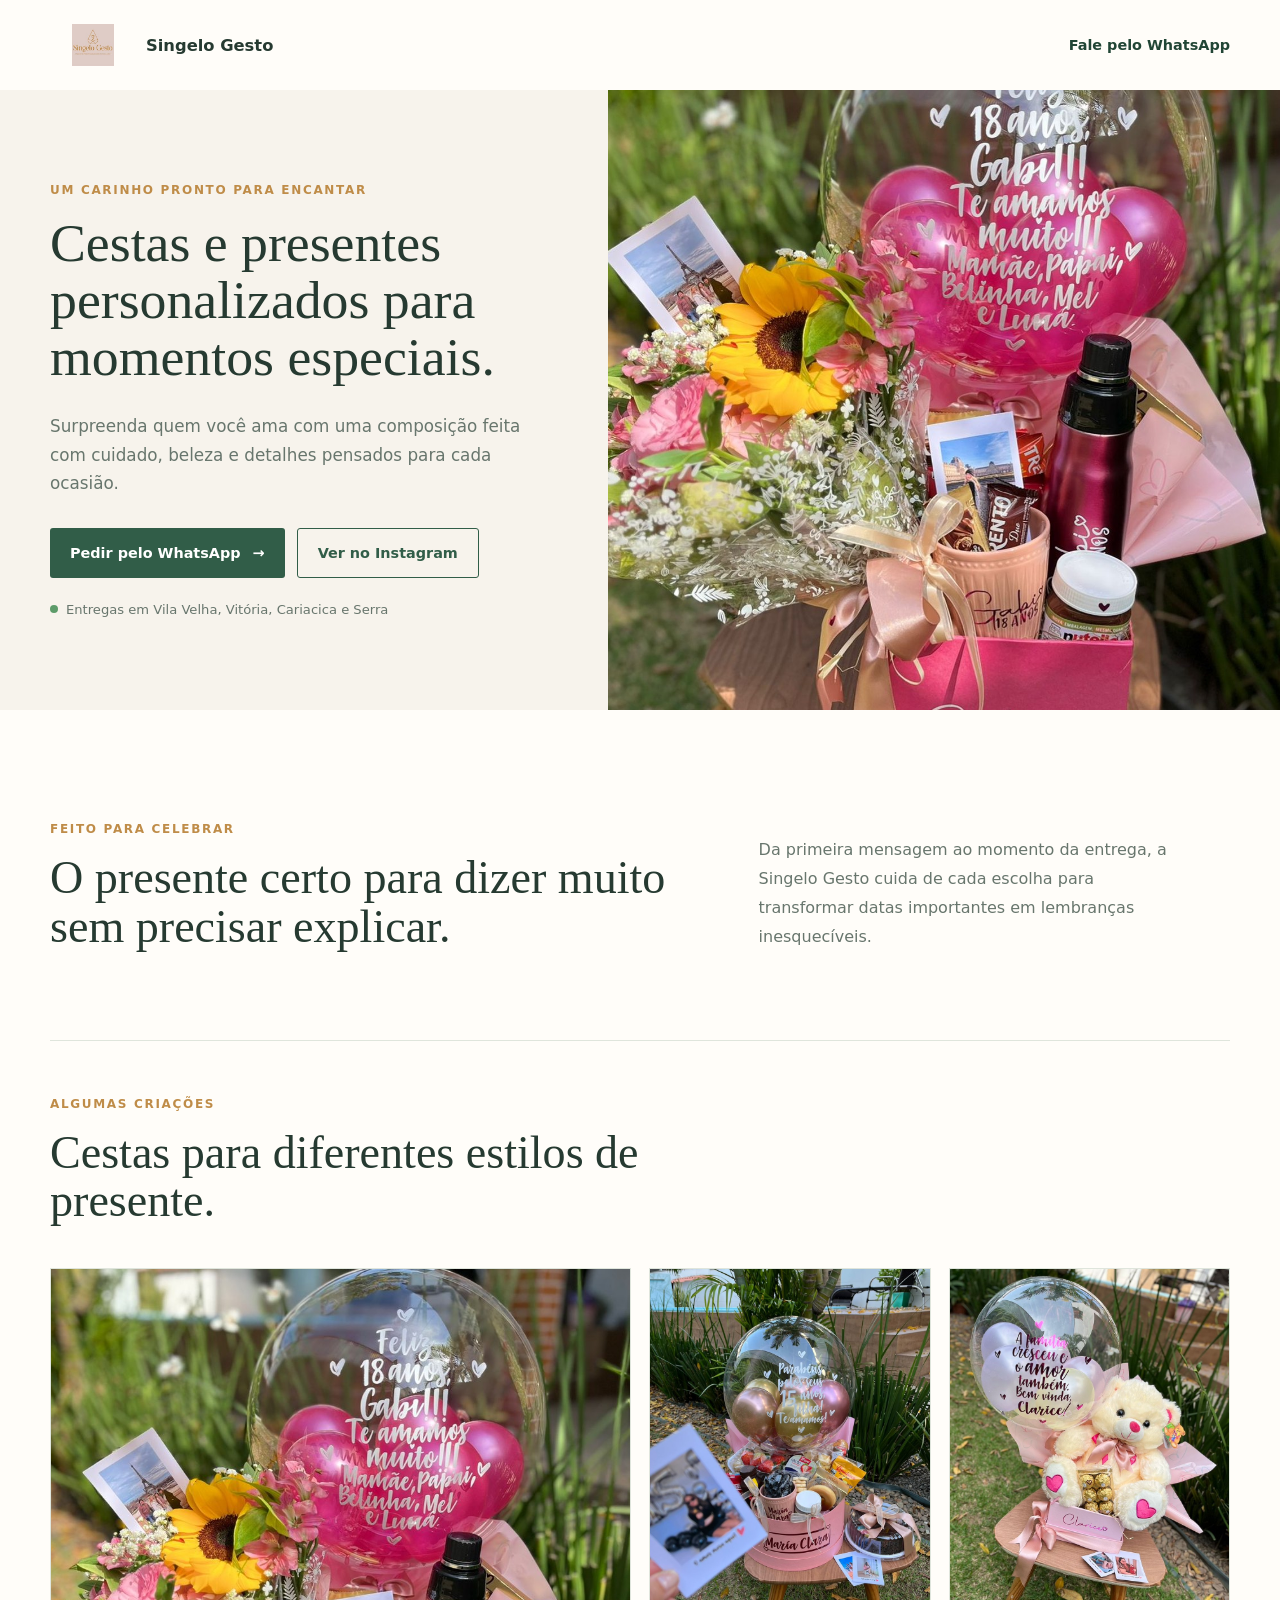
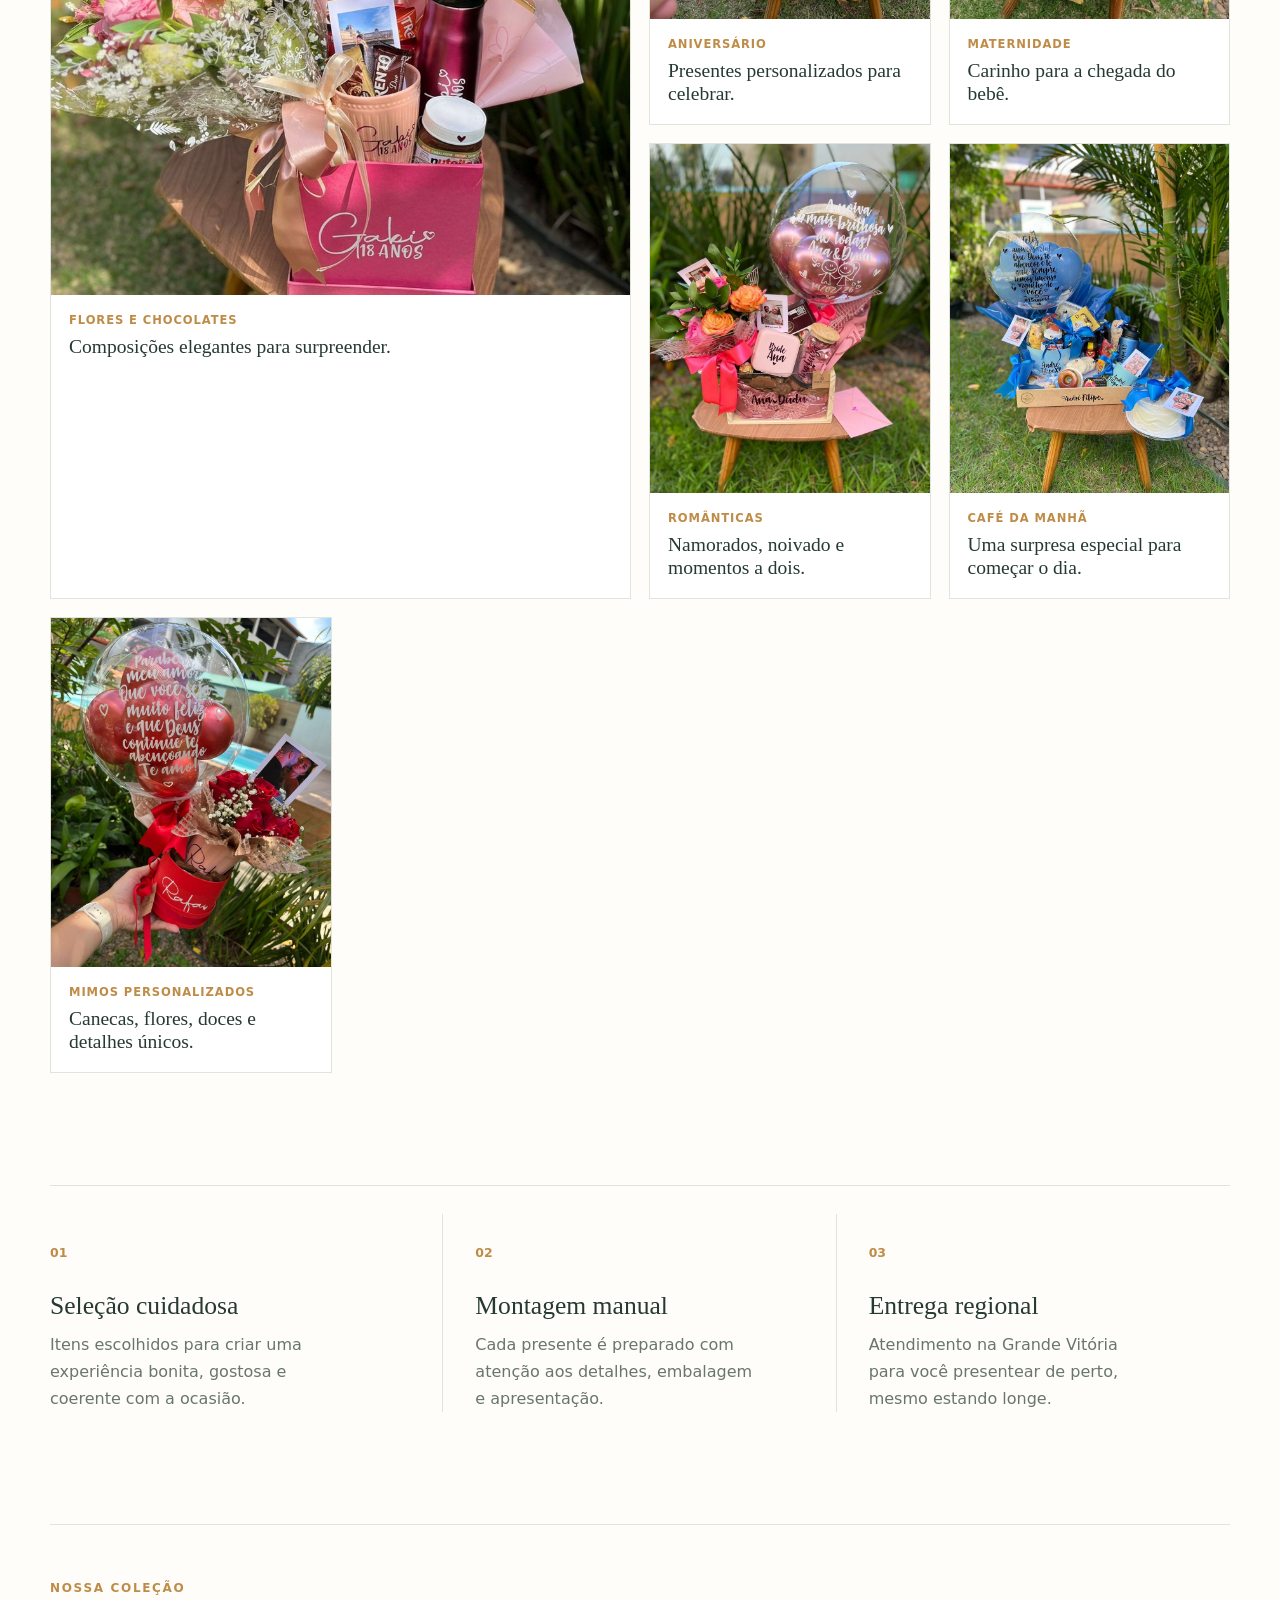
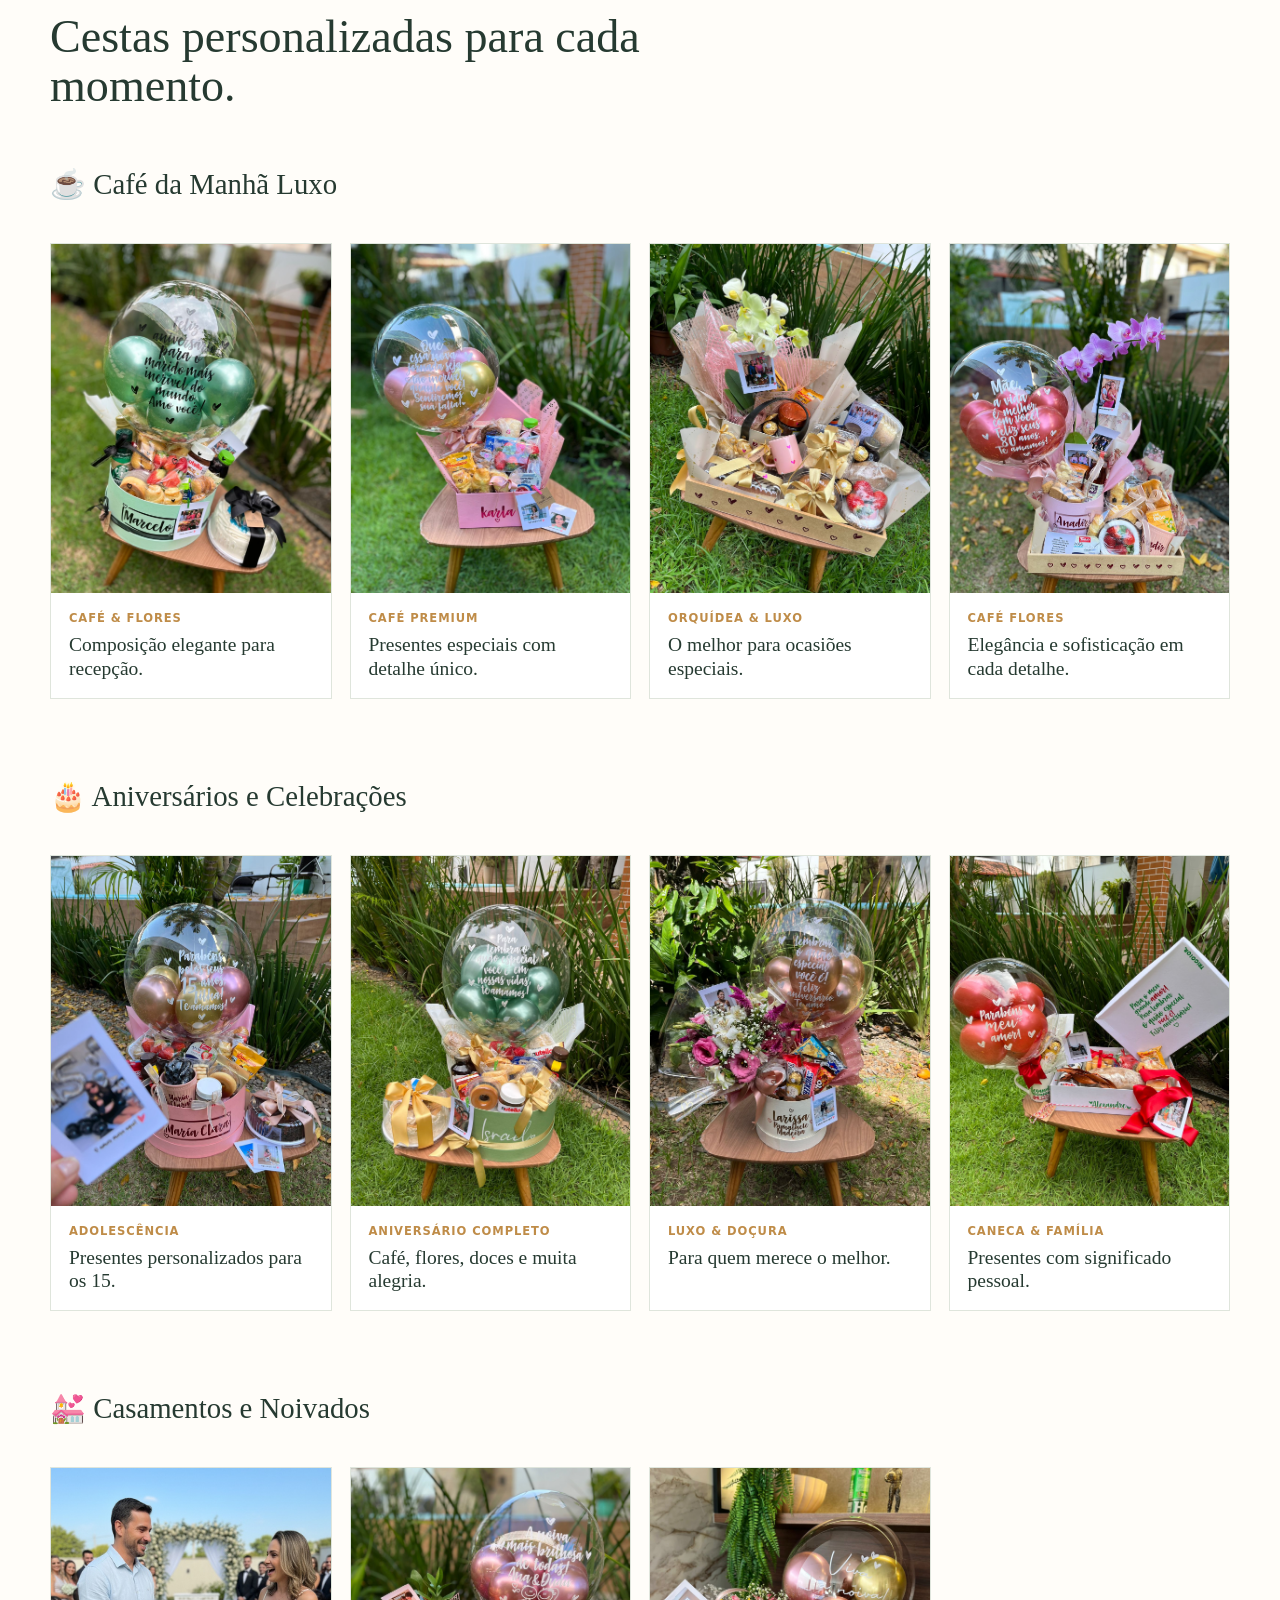
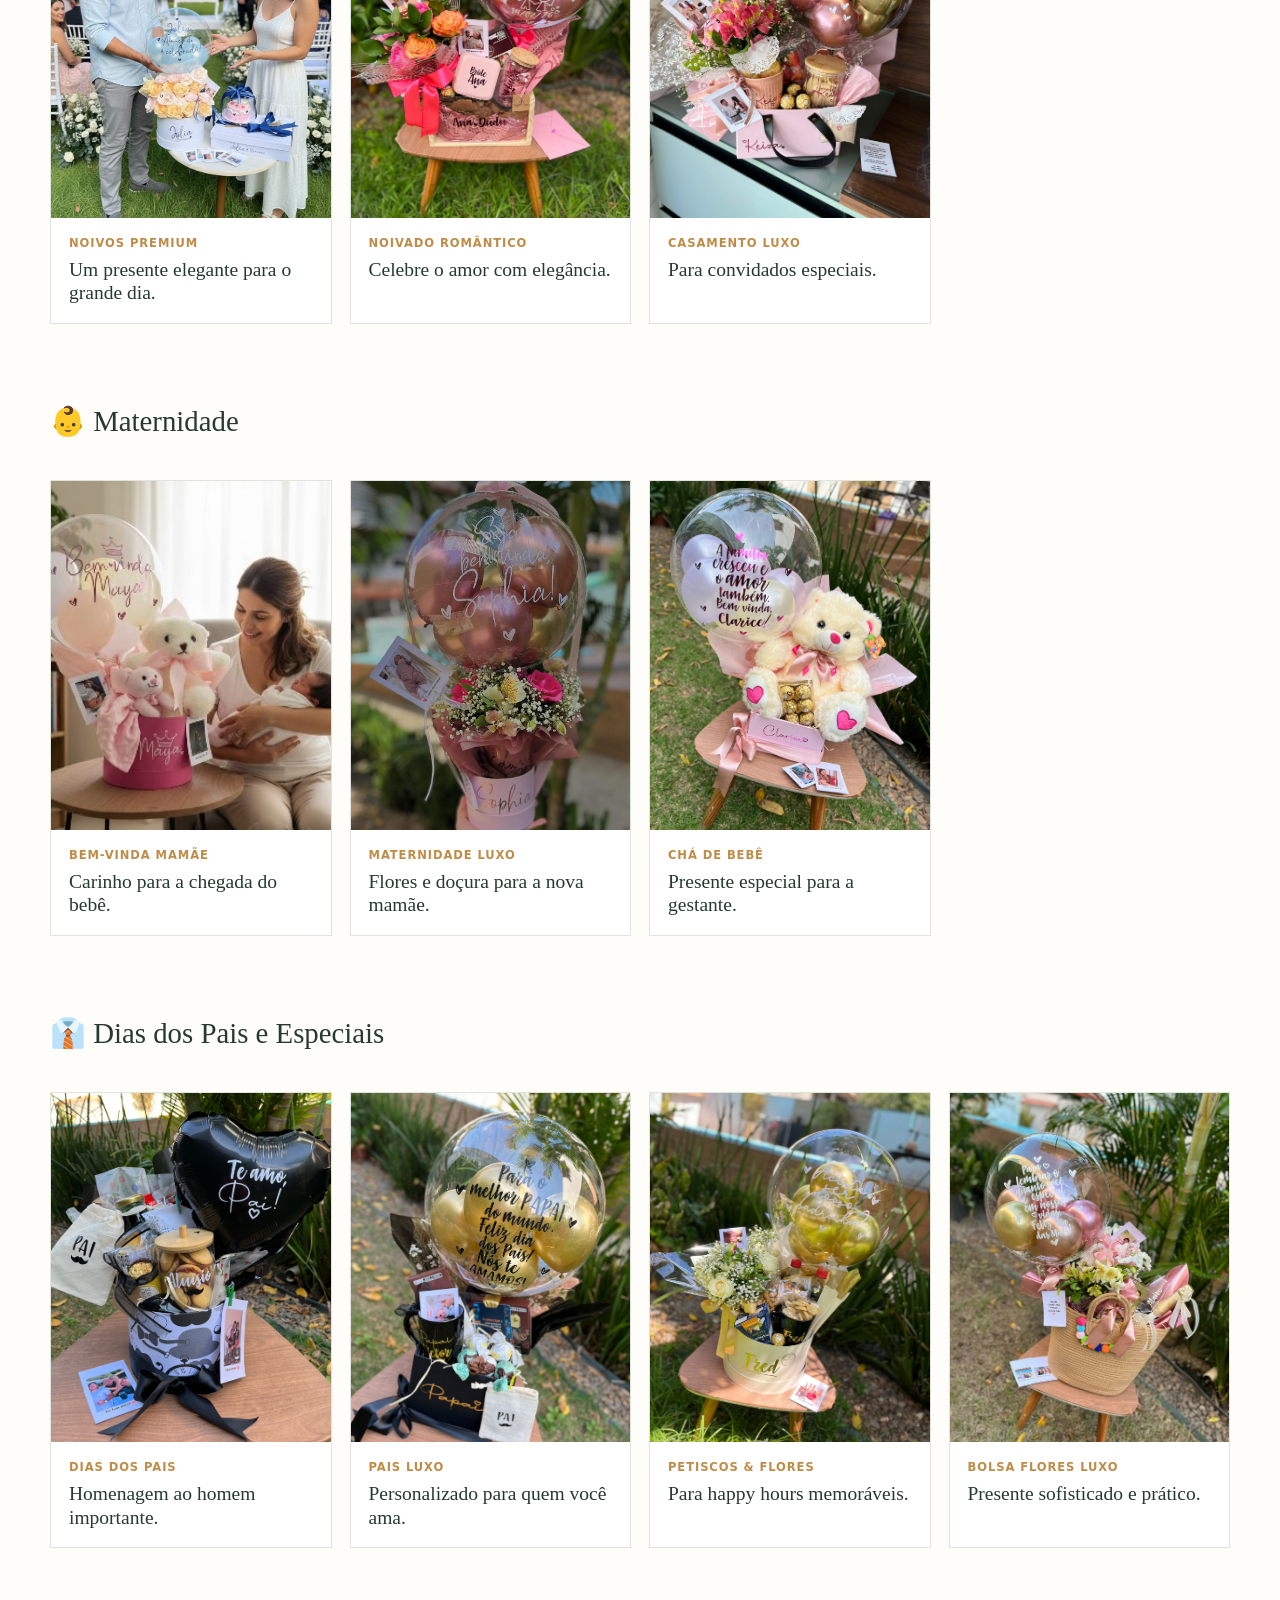
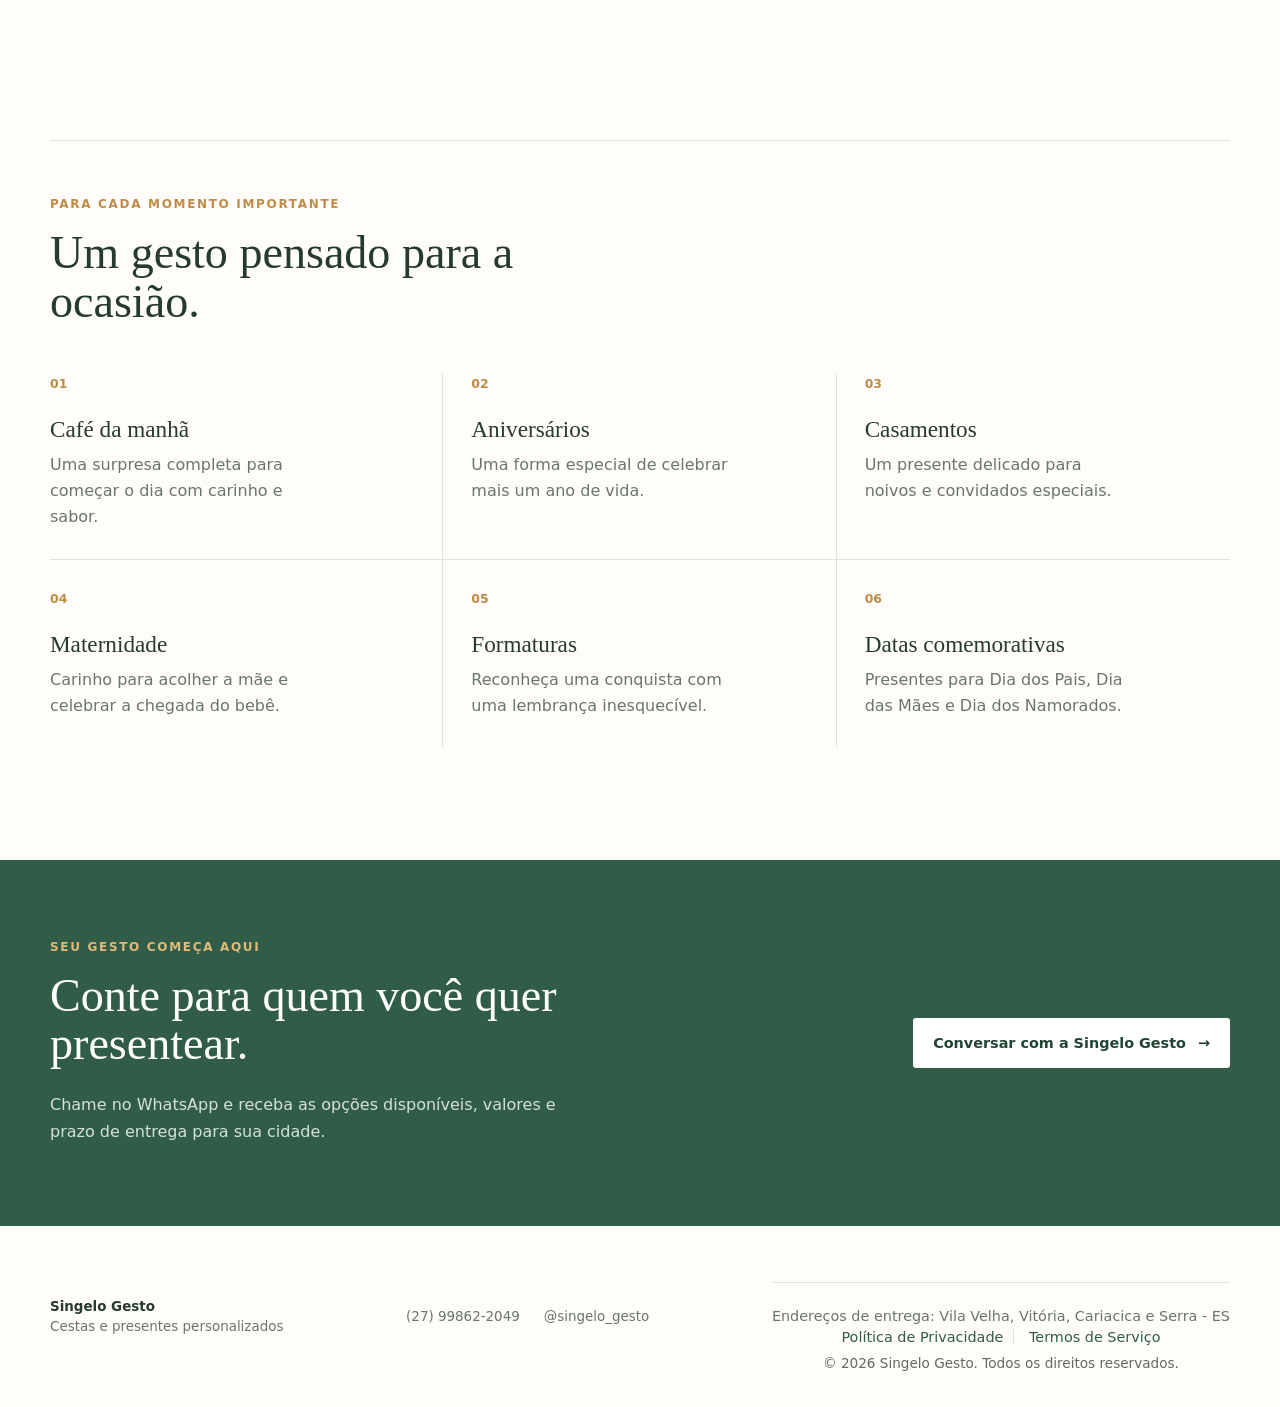
==== commit 68848e4f: "Add privacy policy and update landing page footer for Google Ads compliance" ====
--- a/index.html
+++ b/index.html
@@ -155,7 +155,18 @@
   </main>
   <footer class="site-footer section-wrap">
     <div><strong>Singelo Gesto</strong><span>Cestas e presentes personalizados</span></div>
-    <div class="footer-contact"><a href="tel:+5527998622049">(27) 99862-2049</a><a href="https://www.instagram.com/singelo_gesto/" target="_blank" rel="noreferrer">@singelo_gesto</a></div>
+    <div class="footer-contact">
+      <a href="tel:+5527998622049">(27) 99862-2049</a>
+      <a href="https://www.instagram.com/singelo_gesto/" target="_blank" rel="noreferrer">@singelo_gesto</a>
+    </div>
+    <div style="margin-top: 20px; padding-top: 20px; border-top: 1px solid #dfe5dc; font-size: 0.9rem; text-align: center;">
+      <p style="margin: 5px 0;">Endereços de entrega: Vila Velha, Vitória, Cariacica e Serra - ES</p>
+      <p style="margin: 5px 0;">
+        <a href="privacy.html" style="color: #315d48; text-decoration: none; border-right: 1px solid #dfe5dc; padding-right: 10px; margin-right: 10px;">Política de Privacidade</a>
+        <a href="https://www.instagram.com/singelo_gesto/" target="_blank" rel="noreferrer" style="color: #315d48; text-decoration: none;">Termos de Serviço</a>
+      </p>
+      <p style="margin: 10px 0 0; font-size: 0.85rem; color: #666;">© 2026 Singelo Gesto. Todos os direitos reservados.</p>
+    </div>
   </footer>
 </body>
 </html>
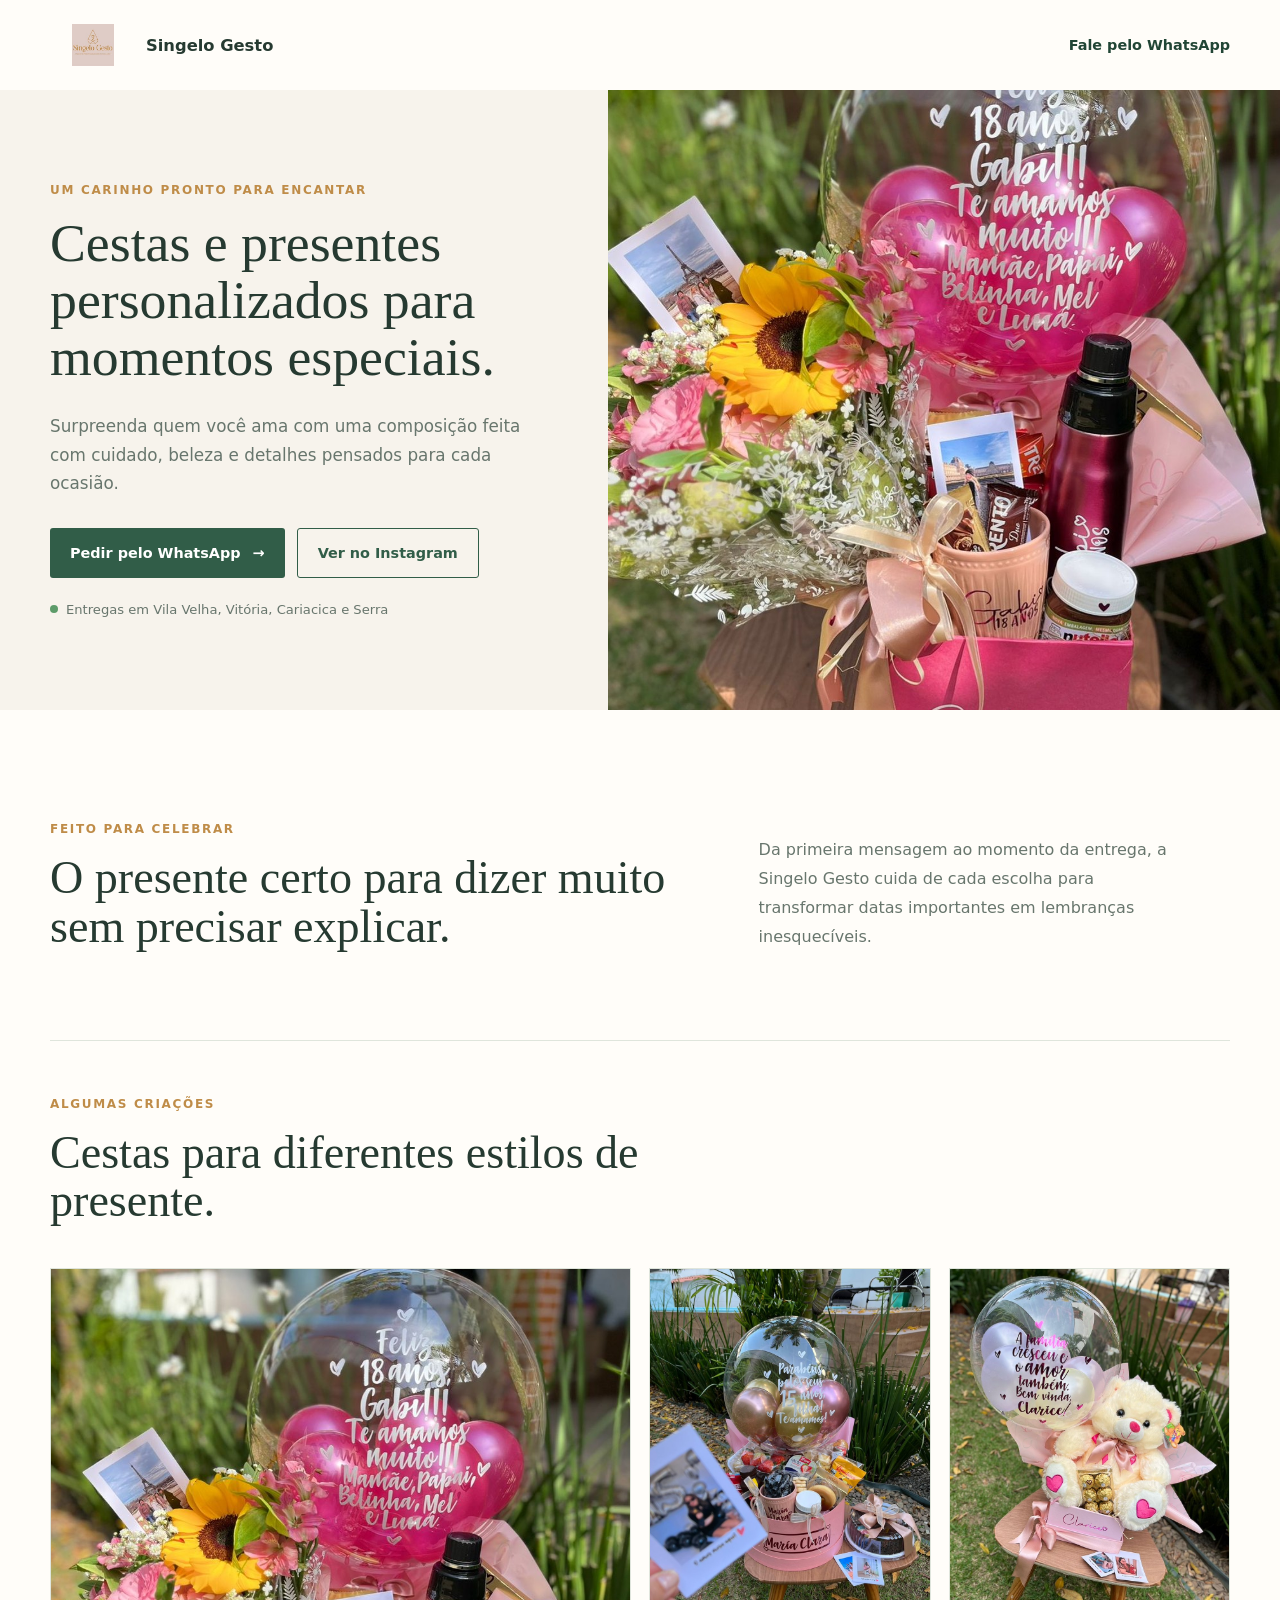
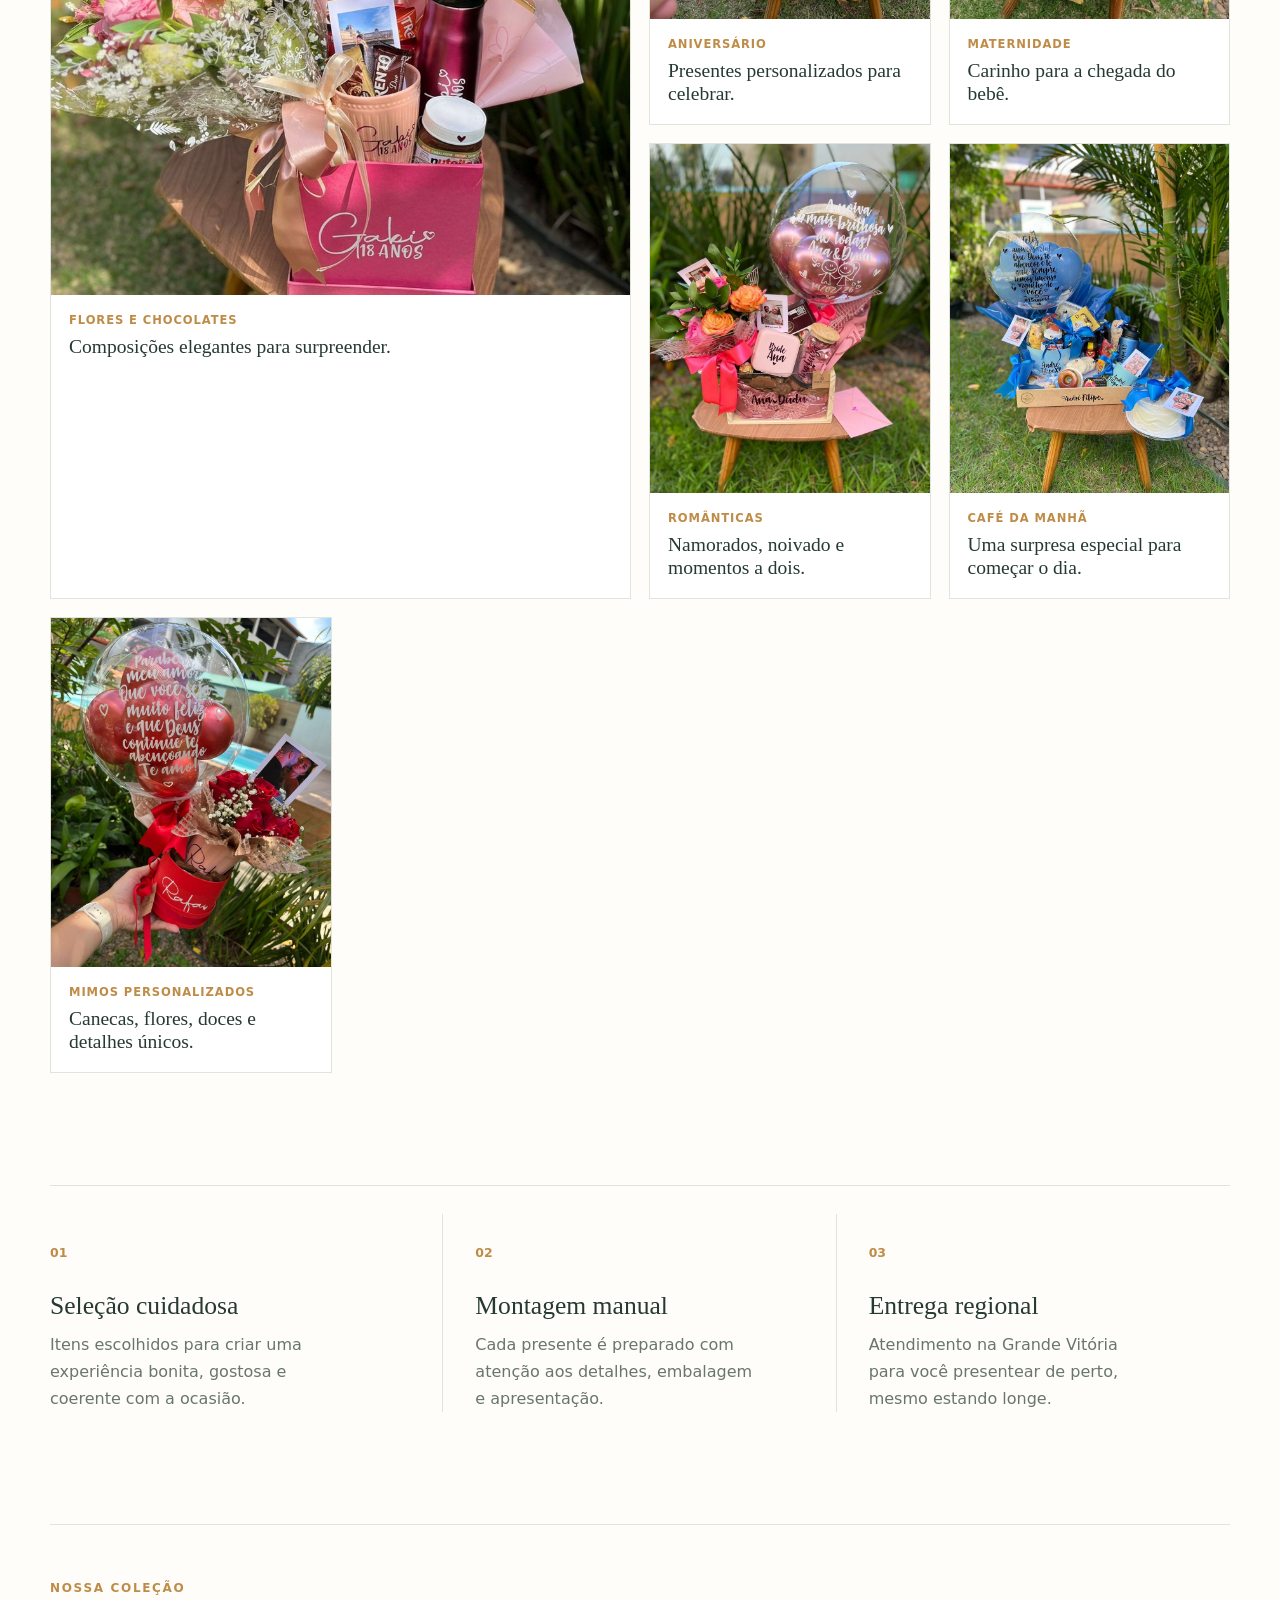
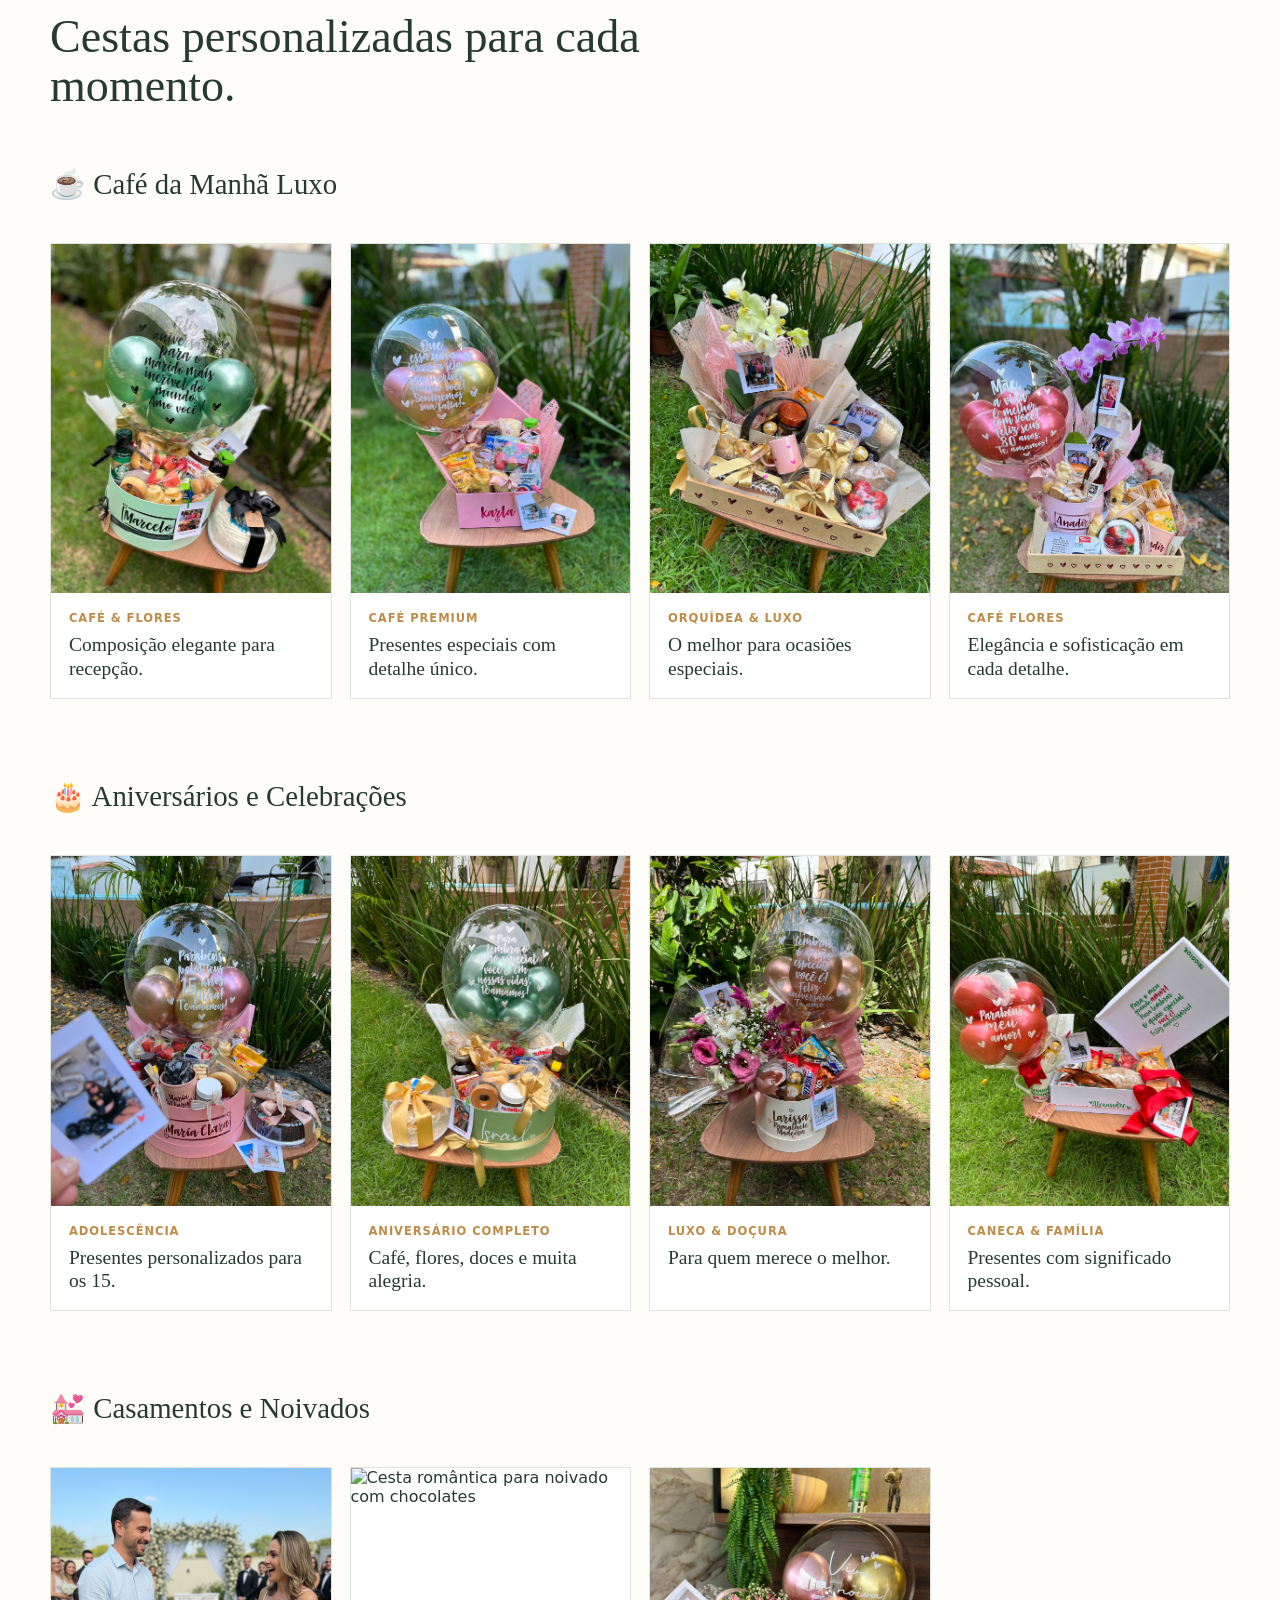
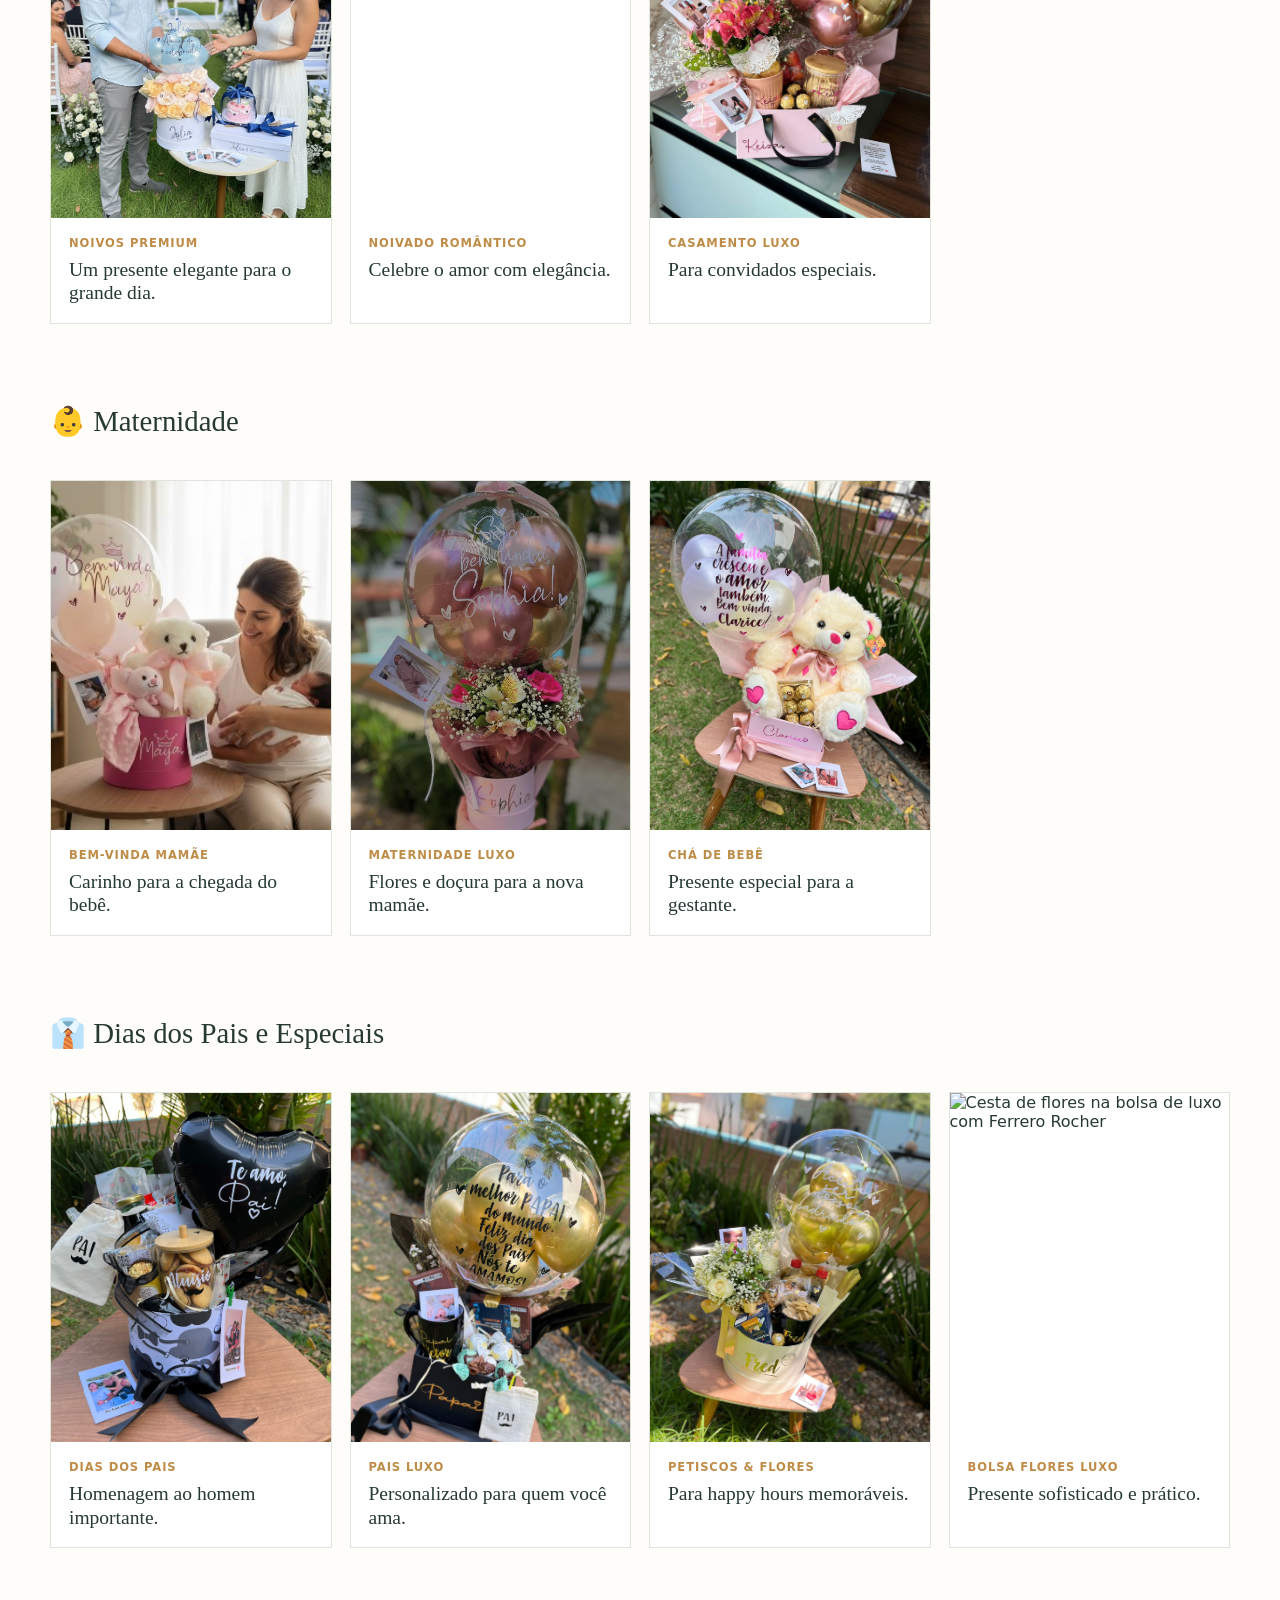
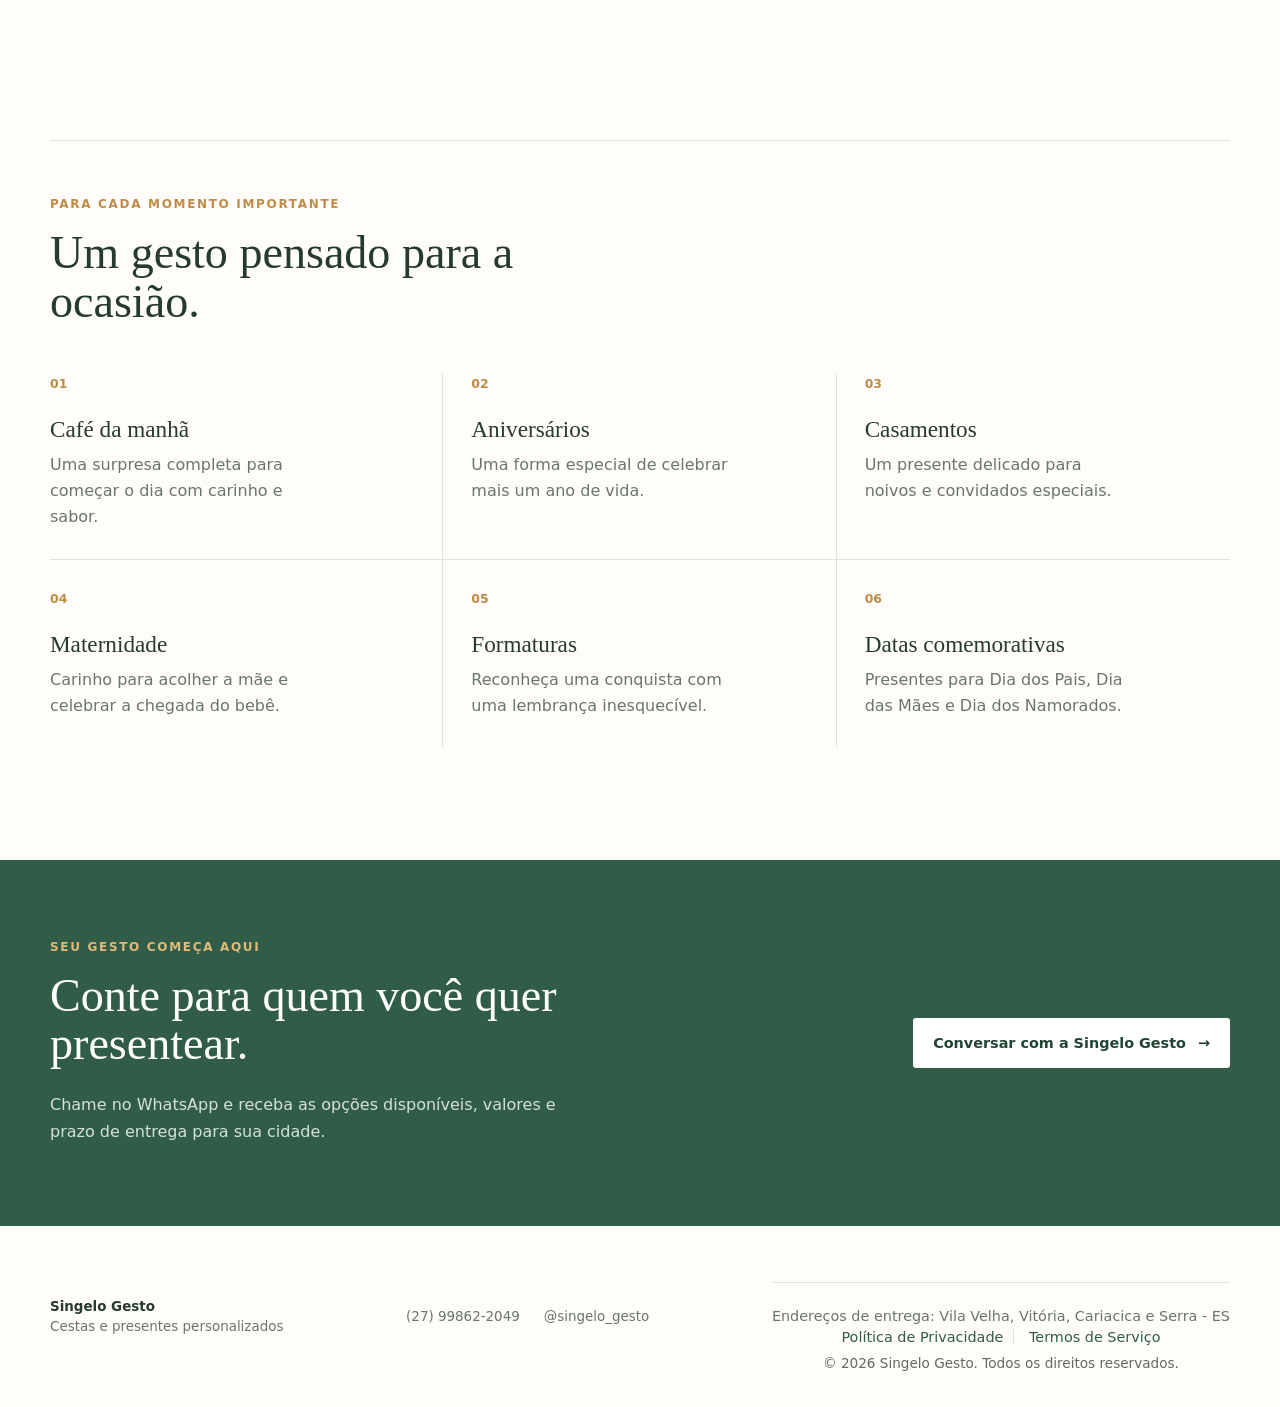
==== commit 899418e1: "Remove alcohol references (espumante, Chandon) for Google Ads approval" ====
--- a/index.html
+++ b/index.html
@@ -106,7 +106,7 @@
         <h3>💒 Casamentos e Noivados</h3>
         <div class="photo-grid">
           <article class="photo-card"><img src="images/cesta-casamento-premium-celebracao-noivos-julia-james-wedding-bands-cafe-da-manha-personalizada.jpg" alt="Cesta casamento premium para noivos"><div><span>Noivos Premium</span><strong>Um presente elegante para o grande dia.</strong></div></article>
-          <article class="photo-card"><img src="images/cesta-noivado-romantica-ana-dario-presente-noivos-espumante-chocolate-flores-balao-personalizado-caneca-foto.jpg" alt="Cesta romântica para noivado"><div><span>Noivado Romântico</span><strong>Celebre o amor com elegância.</strong></div></article>
+          <article class="photo-card"><img src="images/cesta-noivado-romantica-ana-dario-presente-noivos-chocolate-flores-balao-personalizado-caneca-foto.jpg" alt="Cesta romântica para noivado com chocolates"><div><span>Noivado Romântico</span><strong>Celebre o amor com elegância.</strong></div></article>
           <article class="photo-card"><img src="images/cesta-casamento-cesta-balão-personalizado-flores-fotos-casamento-presentes-lembranças-chocolates-luxo-café-da-manhã-vila-velha-vitória-cariacica-serra.jpeg" alt="Cesta casamento com flores e balões"><div><span>Casamento Luxo</span><strong>Para convidados especiais.</strong></div></article>
         </div>
       </div>
@@ -126,7 +126,7 @@
           <article class="photo-card"><img src="images/cesta-dias-dos-pais-balão-personalizado-biscoitos-luxo-café-da-manhã-vila-velha-vitória-cariacica-serra.jpeg" alt="Cesta dias dos pais com biscoitos"><div><span>Dias dos Pais</span><strong>Homenagem ao homem importante.</strong></div></article>
           <article class="photo-card"><img src="images/cesta-dias-dos-pais-aniversário-presentes-caneca-balão-personalizado-luxo-café-da-manhã-vila-velha-vitória-cariacica-serra.jpeg" alt="Cesta dias dos pais com caneca"><div><span>Pais Luxo</span><strong>Personalizado para quem você ama.</strong></div></article>
           <article class="photo-card"><img src="images/Cesta-de-petiscos-e-flores-na-Box-de-luxo..jpeg" alt="Cesta de petiscos e flores"><div><span>Petiscos & Flores</span><strong>Para happy hours memoráveis.</strong></div></article>
-          <article class="photo-card"><img src="images/Cesta-de-flores-na-bolsa-de-luxo-com-Chandon-Ferrero-Rocher-e-taça-de vidro.jpeg" alt="Cesta de flores na bolsa de luxo"><div><span>Bolsa Flores Luxo</span><strong>Presente sofisticado e prático.</strong></div></article>
+          <article class="photo-card"><img src="images/Cesta-de-flores-na-bolsa-de-luxo-com-Ferrero-Rocher-e-taça-de vidro.jpeg" alt="Cesta de flores na bolsa de luxo com Ferrero Rocher"><div><span>Bolsa Flores Luxo</span><strong>Presente sofisticado e prático.</strong></div></article>
         </div>
       </div>
     </section>
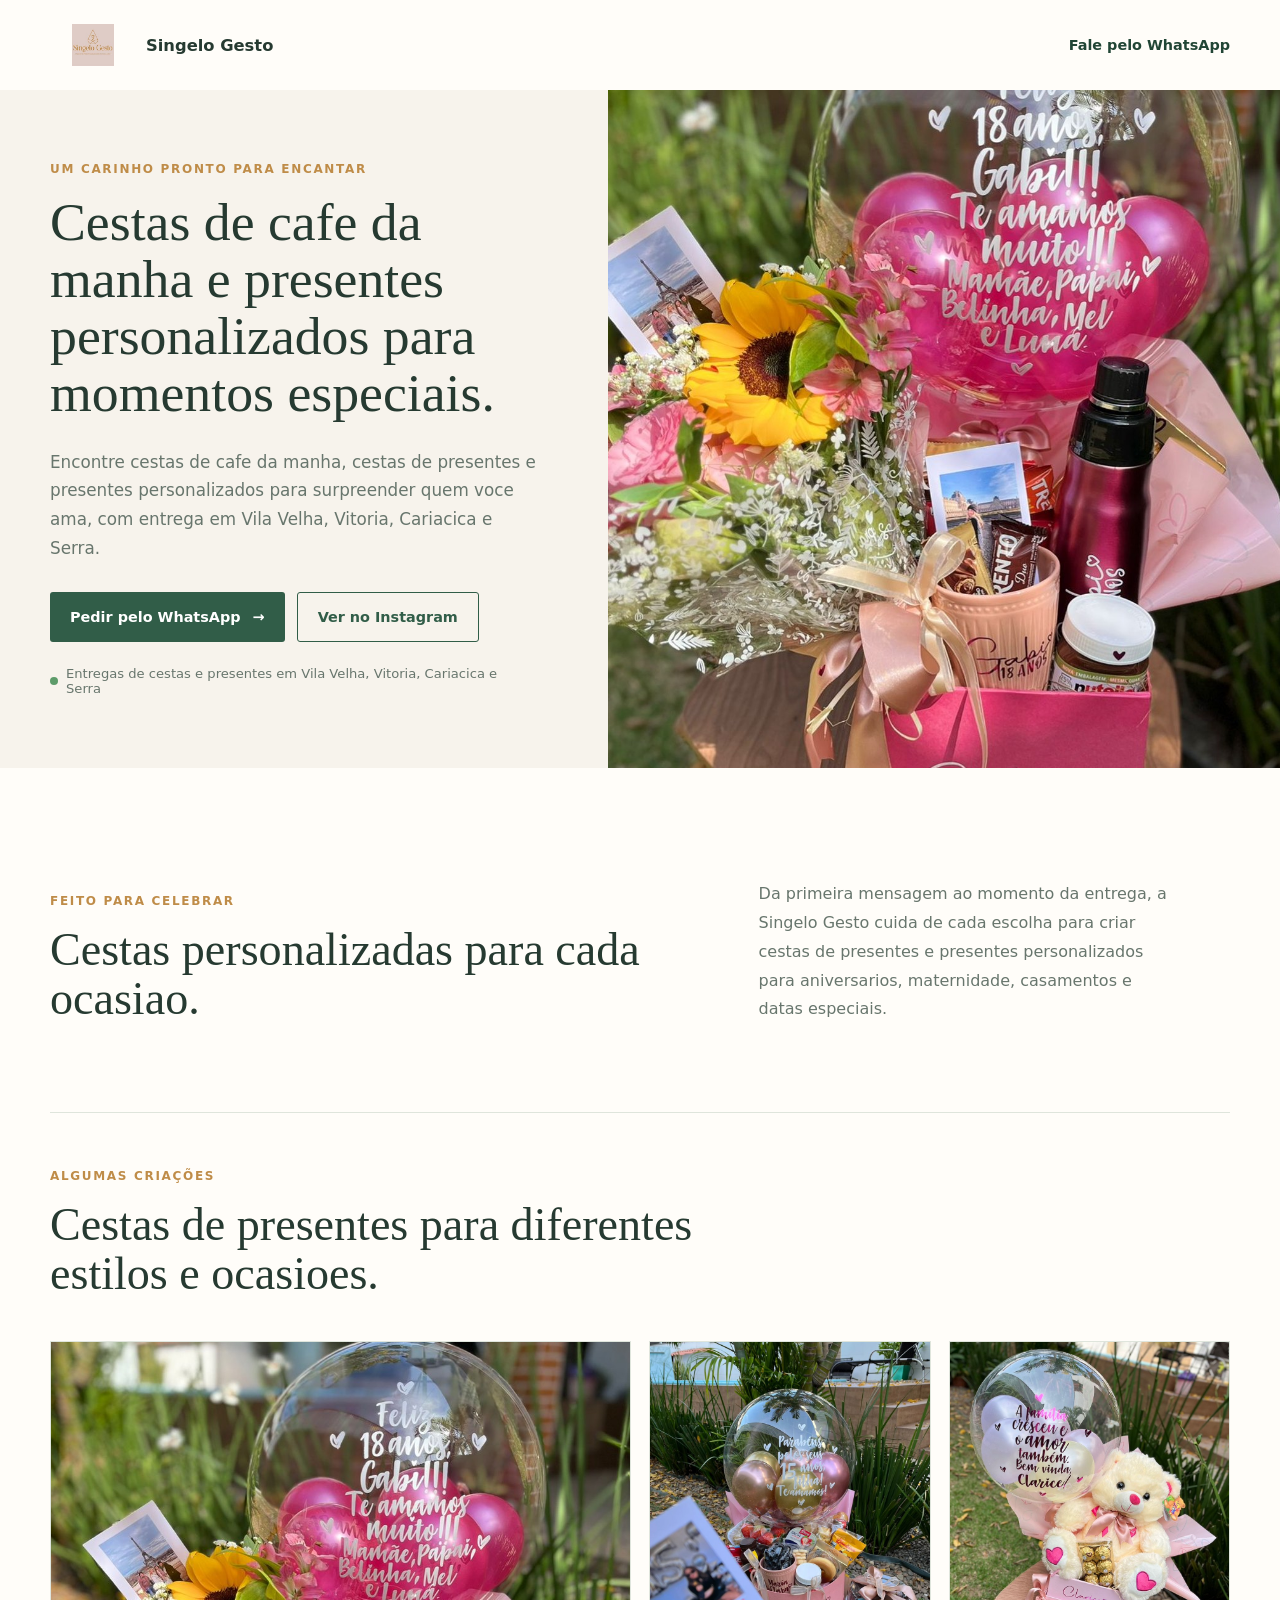
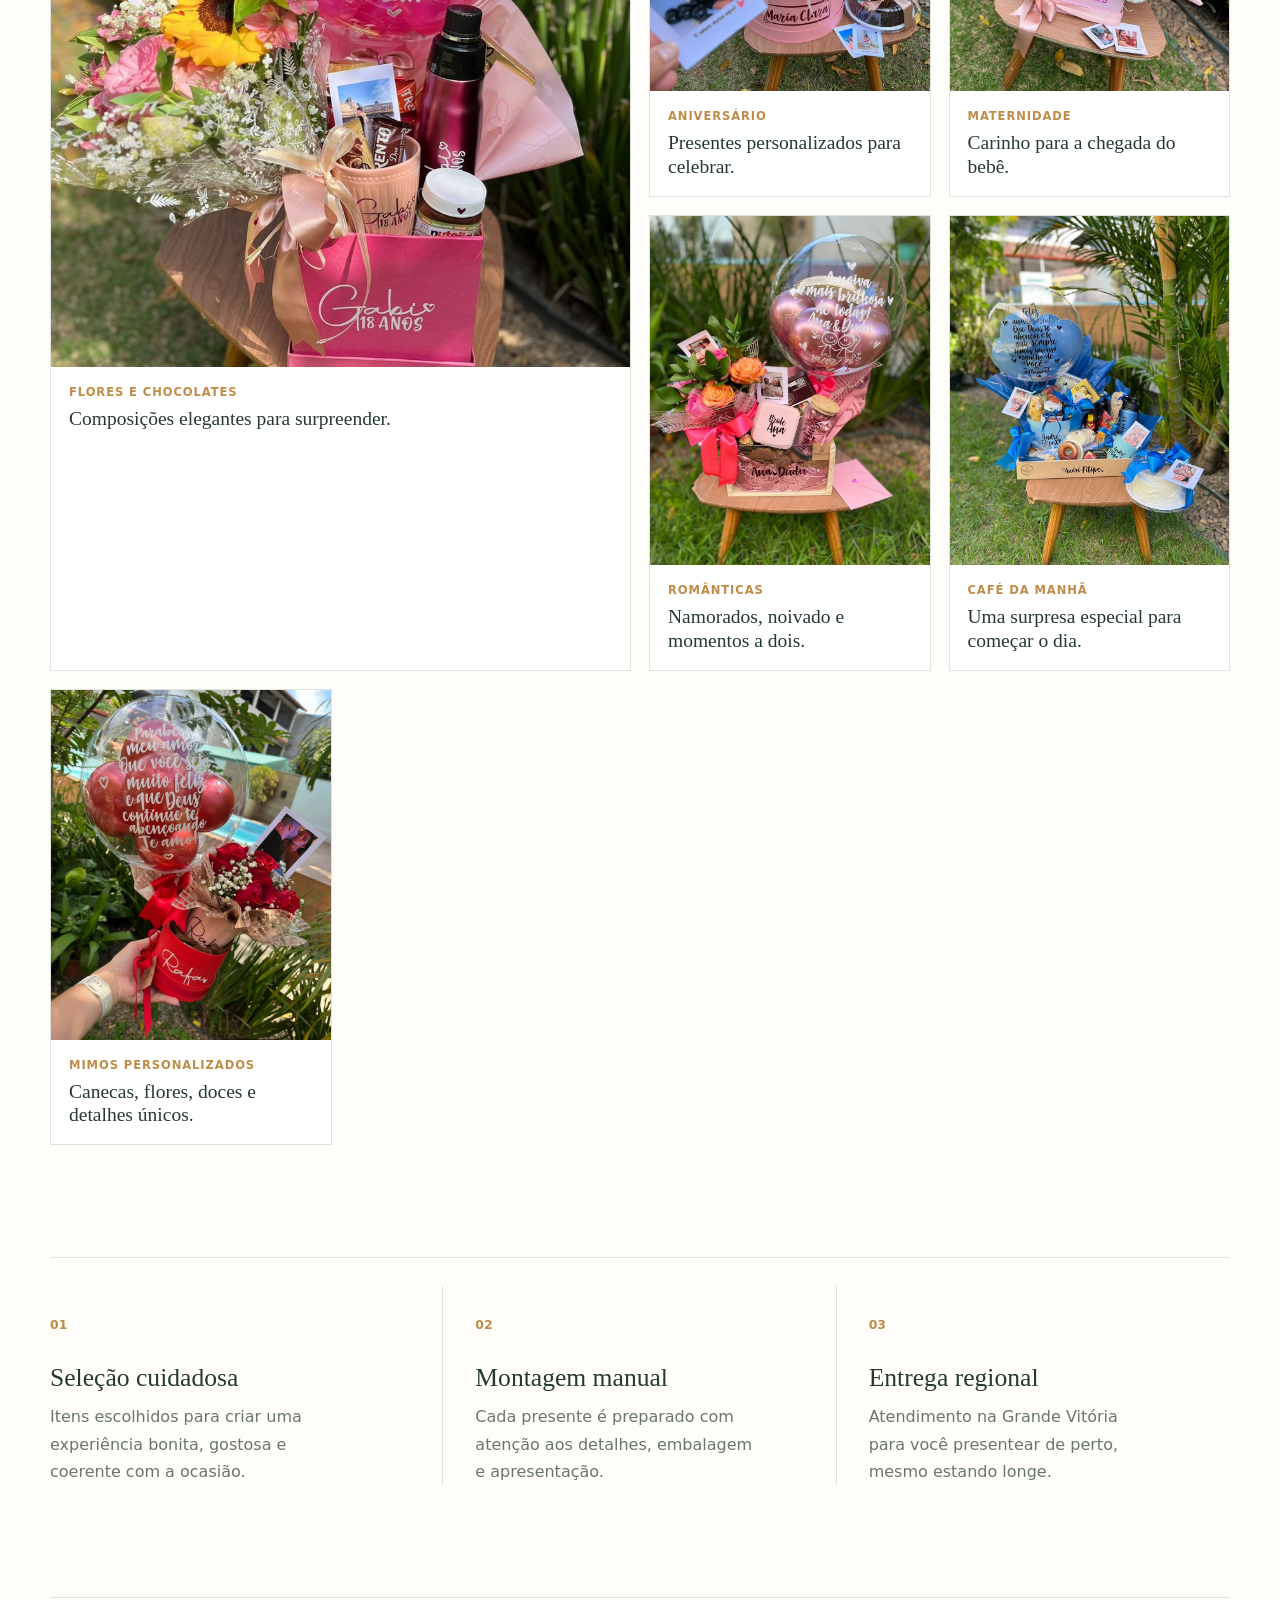
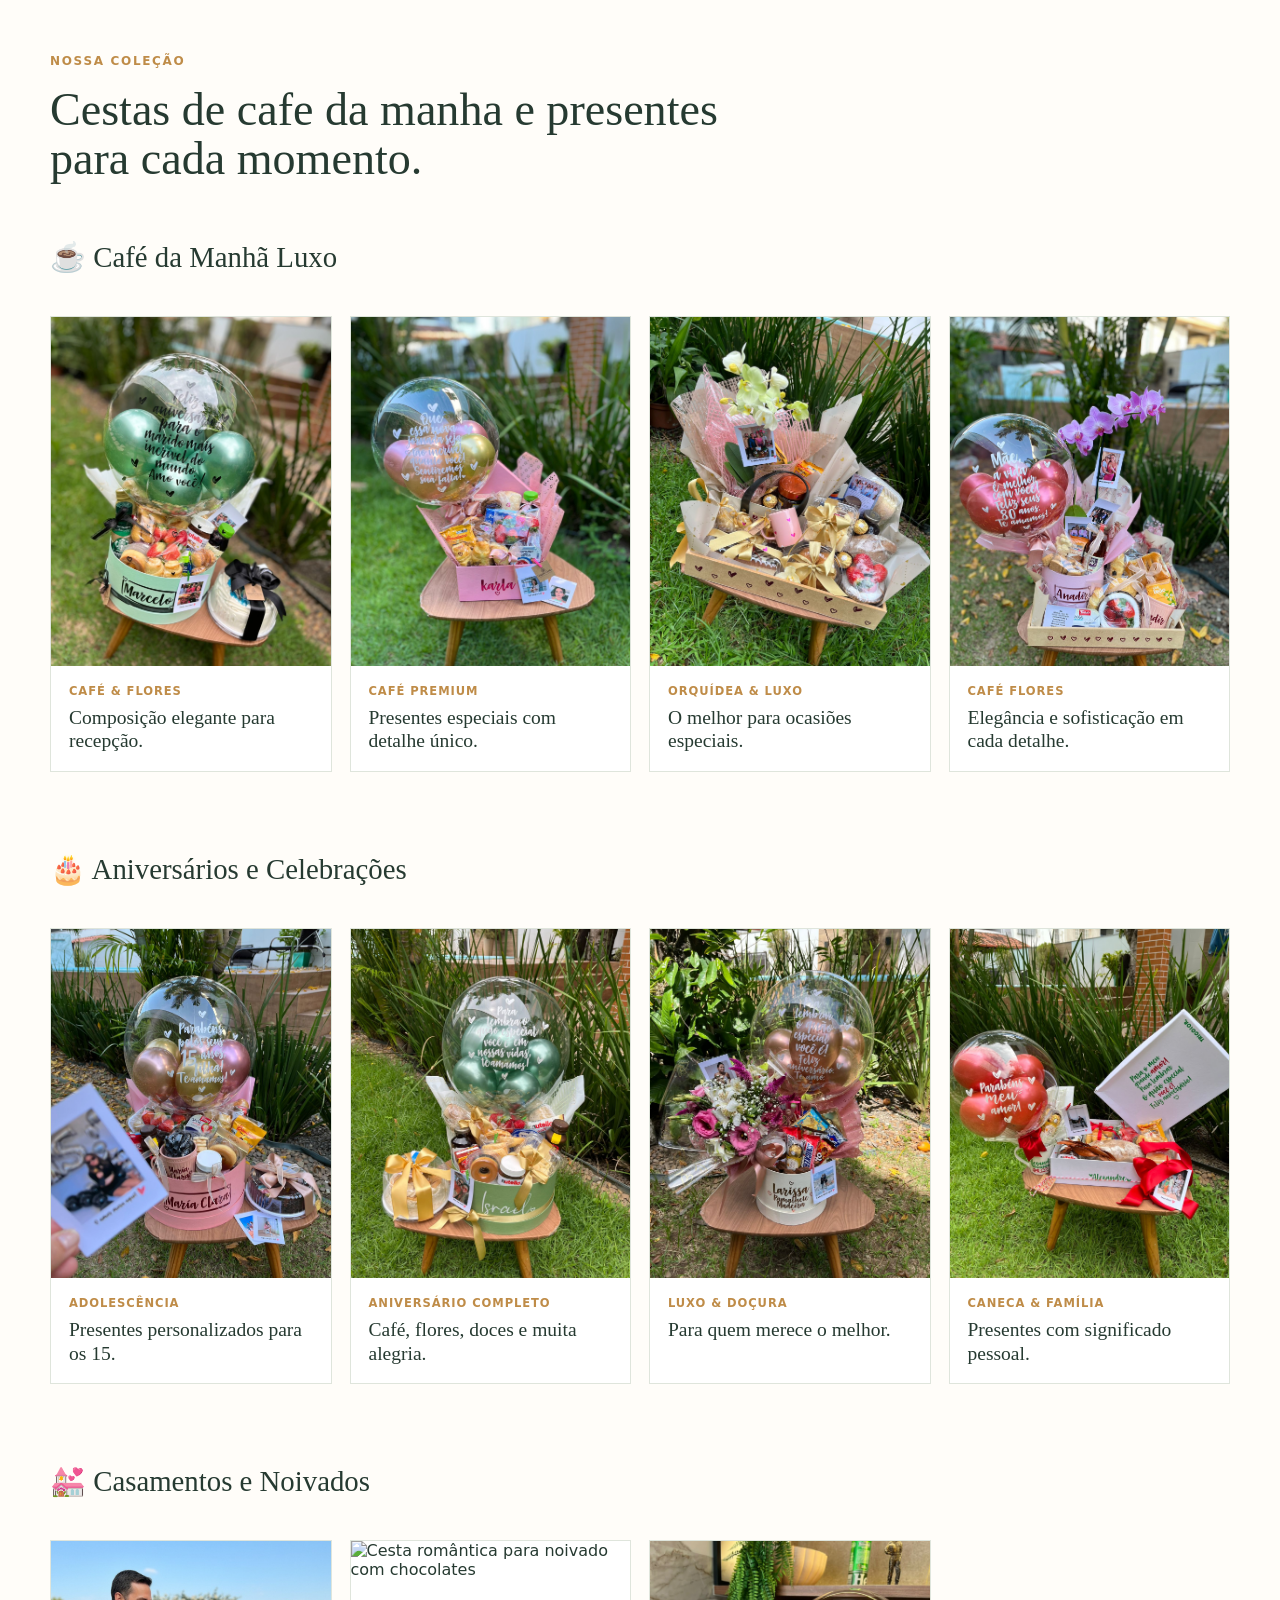
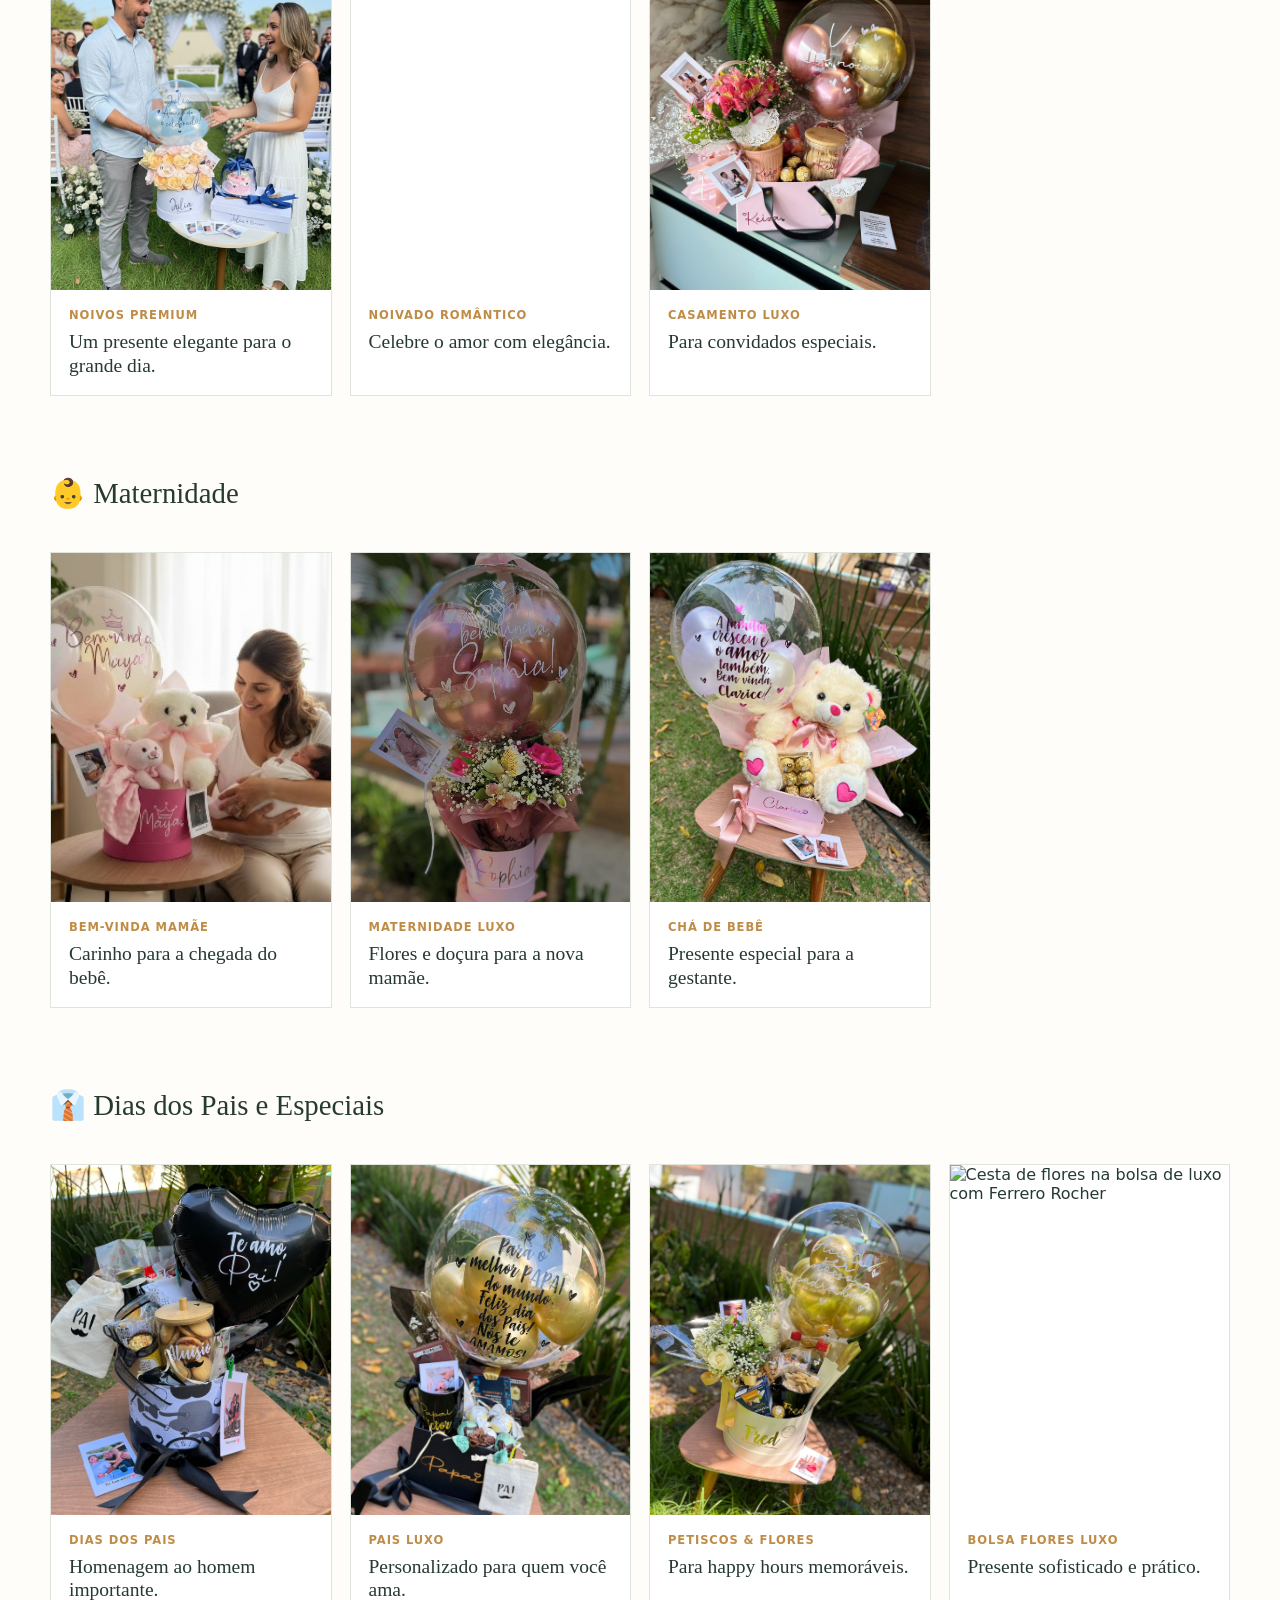
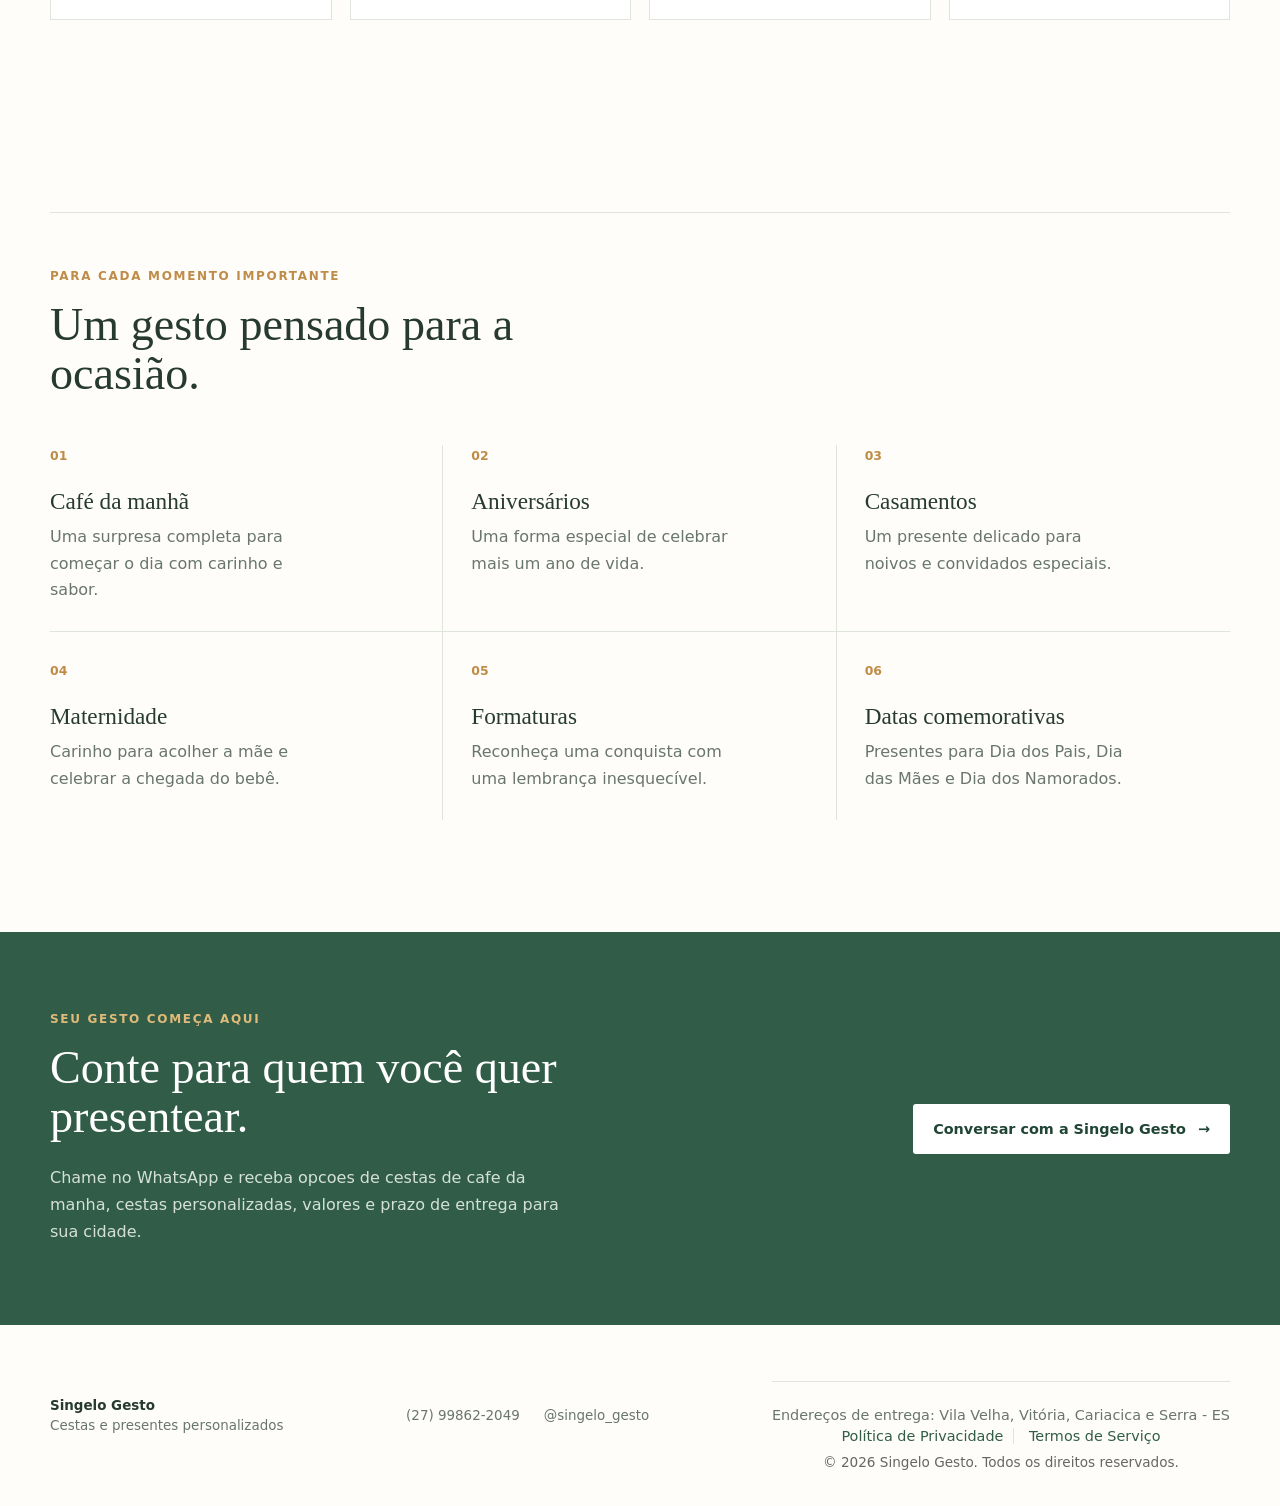
==== commit b4671130: "Melhora textos SEO de cestas e presentes" ====
--- a/index.html
+++ b/index.html
@@ -3,8 +3,13 @@
 <head>
   <meta charset="utf-8">
   <meta name="viewport" content="width=device-width, initial-scale=1">
-  <meta name="description" content="Cestas e presentes personalizados de luxo para Vila Velha, Vitória, Cariacica e Serra.">
-  <title>Singelo Gesto | Cestas e presentes personalizados</title>
+  <meta name="description" content="Cestas de cafe da manha, cestas de presentes e presentes personalizados para aniversario, maternidade, casamento e datas especiais em Vila Velha, Vitoria, Cariacica e Serra.">
+  <link rel="canonical" href="https://www.singelogesto.com.br/">
+  <meta property="og:title" content="Singelo Gesto | Cestas e presentes personalizados">
+  <meta property="og:description" content="Cestas de cafe da manha, cestas de presentes e presentes personalizados para momentos especiais na Grande Vitoria.">
+  <meta property="og:url" content="https://www.singelogesto.com.br/">
+  <meta property="og:type" content="website">
+  <title>Cestas de cafe da manha e presentes personalizados | Singelo Gesto</title>
   <link rel="stylesheet" href="landing.css">
   <!-- Google tag (gtag.js) -->
   <script async src="https://www.googletagmanager.com/gtag/js?id=G-1RK3PN4WN5"></script>
@@ -31,19 +36,19 @@
 <body>
   <header class="site-header">
     <a class="brand" href="/"><img class="brand-logo" src="images/singelo-logo.jpg" alt="Singelo Gesto"><span>Singelo Gesto</span></a>
-    <a class="header-link" href="https://wa.me/5527998622049?text=Ol%C3%A1%2C%20quero%20conhecer%20as%20cestas%20e%20presentes%20personalizados%20da%20Singelo%20Gesto&utm_source=google&utm_medium=cpc&utm_campaign=cestas_cafe_luxo" onclick="return gtag_report_whatsapp_conversion(this.href);">Fale pelo WhatsApp</a>
+    <a class="header-link" href="https://wa.me/5527998622049?text=Ol%C3%A1!%20Vi%20as%20cestas%20e%20presentes%20personalizados%20da%20Singelo%20Gesto%20e%20gostaria%20de%20atendimento.%0A%0ATenho%20interesse%20em%20uma%20cesta%20personalizada.%20Pode%20me%20enviar%20op%C3%A7%C3%B5es%2C%20valores%2C%20prazo%20de%20entrega%20e%20formas%20de%20personaliza%C3%A7%C3%A3o%3F%0A%0ACidade%20de%20entrega%3A%0AData%20desejada%3A%0AOcasi%C3%A3o%3A%0A%0ALink%20que%20eu%20vi%3A%20https%3A%2F%2Fwww.singelogesto.com.br%2F" onclick="return gtag_report_whatsapp_conversion(this.href);">Fale pelo WhatsApp</a>
   </header>
   <main>
     <section class="hero">
       <div class="hero-copy">
         <p class="eyebrow">Um carinho pronto para encantar</p>
-        <h1>Cestas e presentes personalizados para momentos especiais.</h1>
-        <p class="hero-text">Surpreenda quem você ama com uma composição feita com cuidado, beleza e detalhes pensados para cada ocasião.</p>
+        <h1>Cestas de cafe da manha e presentes personalizados para momentos especiais.</h1>
+        <p class="hero-text">Encontre cestas de cafe da manha, cestas de presentes e presentes personalizados para surpreender quem voce ama, com entrega em Vila Velha, Vitoria, Cariacica e Serra.</p>
         <div class="hero-actions">
-          <a class="button button-primary" href="https://wa.me/5527998622049?text=Ol%C3%A1%2C%20quero%20conhecer%20as%20cestas%20e%20presentes%20personalizados%20da%20Singelo%20Gesto&utm_source=google&utm_medium=cpc&utm_campaign=cestas_cafe_luxo" onclick="return gtag_report_whatsapp_conversion(this.href);">Pedir pelo WhatsApp <span aria-hidden="true">&#8594;</span></a>
+          <a class="button button-primary" href="https://wa.me/5527998622049?text=Ol%C3%A1!%20Vi%20as%20cestas%20e%20presentes%20personalizados%20da%20Singelo%20Gesto%20e%20gostaria%20de%20atendimento.%0A%0ATenho%20interesse%20em%20uma%20cesta%20personalizada.%20Pode%20me%20enviar%20op%C3%A7%C3%B5es%2C%20valores%2C%20prazo%20de%20entrega%20e%20formas%20de%20personaliza%C3%A7%C3%A3o%3F%0A%0ACidade%20de%20entrega%3A%0AData%20desejada%3A%0AOcasi%C3%A3o%3A%0A%0ALink%20que%20eu%20vi%3A%20https%3A%2F%2Fwww.singelogesto.com.br%2F" onclick="return gtag_report_whatsapp_conversion(this.href);">Pedir pelo WhatsApp <span aria-hidden="true">&#8594;</span></a>
           <a class="button button-secondary" href="https://www.instagram.com/singelo_gesto/" target="_blank" rel="noreferrer">Ver no Instagram</a>
         </div>
-        <p class="availability"><span class="availability-dot"></span> Entregas em Vila Velha, Vitória, Cariacica e Serra</p>
+        <p class="availability"><span class="availability-dot"></span> Entregas de cestas e presentes em Vila Velha, Vitoria, Cariacica e Serra</p>
       </div>
       <figure class="hero-visual">
         <img src="images/singelo-cestas-hero.jpg" alt="Cesta personalizada com flores, chocolates e balão">
@@ -51,14 +56,14 @@
     </section>
 
     <section class="intro section-wrap">
-      <div><p class="eyebrow">Feito para celebrar</p><h2>O presente certo para dizer muito sem precisar explicar.</h2></div>
-      <p>Da primeira mensagem ao momento da entrega, a Singelo Gesto cuida de cada escolha para transformar datas importantes em lembranças inesquecíveis.</p>
+      <div><p class="eyebrow">Feito para celebrar</p><h2>Cestas personalizadas para cada ocasiao.</h2></div>
+      <p>Da primeira mensagem ao momento da entrega, a Singelo Gesto cuida de cada escolha para criar cestas de presentes e presentes personalizados para aniversarios, maternidade, casamentos e datas especiais.</p>
     </section>
 
     <section class="gallery section-wrap" aria-labelledby="gallery-title">
       <div class="gallery-heading">
         <p class="eyebrow">Algumas criações</p>
-        <h2 id="gallery-title">Cestas para diferentes estilos de presente.</h2>
+        <h2 id="gallery-title">Cestas de presentes para diferentes estilos e ocasioes.</h2>
       </div>
       <div class="photo-grid">
         <article class="photo-card featured"><img src="images/flores-chocolates.jpg" alt="Cesta com flores e chocolates"><div><span>Flores e chocolates</span><strong>Composições elegantes para surpreender.</strong></div></article>
@@ -79,7 +84,7 @@
     <section class="portfolio section-wrap" aria-labelledby="portfolio-title">
       <div class="portfolio-heading">
         <p class="eyebrow">Nossa coleção</p>
-        <h2 id="portfolio-title">Cestas personalizadas para cada momento.</h2>
+        <h2 id="portfolio-title">Cestas de cafe da manha e presentes para cada momento.</h2>
       </div>
 
       <div class="portfolio-category">
@@ -148,8 +153,8 @@
 
     <section class="order-band">
       <div class="section-wrap order-content">
-        <div><p class="eyebrow">Seu gesto começa aqui</p><h2>Conte para quem você quer presentear.</h2><p>Chame no WhatsApp e receba as opções disponíveis, valores e prazo de entrega para sua cidade.</p></div>
-        <a class="button button-light" href="https://wa.me/5527998622049?text=Ol%C3%A1%2C%20quero%20conhecer%20as%20cestas%20e%20presentes%20personalizados%20da%20Singelo%20Gesto&utm_source=google&utm_medium=cpc&utm_campaign=cestas_cafe_luxo" onclick="return gtag_report_whatsapp_conversion(this.href);">Conversar com a Singelo Gesto <span aria-hidden="true">&#8594;</span></a>
+        <div><p class="eyebrow">Seu gesto começa aqui</p><h2>Conte para quem você quer presentear.</h2><p>Chame no WhatsApp e receba opcoes de cestas de cafe da manha, cestas personalizadas, valores e prazo de entrega para sua cidade.</p></div>
+        <a class="button button-light" href="https://wa.me/5527998622049?text=Ol%C3%A1!%20Vi%20as%20cestas%20e%20presentes%20personalizados%20da%20Singelo%20Gesto%20e%20gostaria%20de%20atendimento.%0A%0ATenho%20interesse%20em%20uma%20cesta%20personalizada.%20Pode%20me%20enviar%20op%C3%A7%C3%B5es%2C%20valores%2C%20prazo%20de%20entrega%20e%20formas%20de%20personaliza%C3%A7%C3%A3o%3F%0A%0ACidade%20de%20entrega%3A%0AData%20desejada%3A%0AOcasi%C3%A3o%3A%0A%0ALink%20que%20eu%20vi%3A%20https%3A%2F%2Fwww.singelogesto.com.br%2F" onclick="return gtag_report_whatsapp_conversion(this.href);">Conversar com a Singelo Gesto <span aria-hidden="true">&#8594;</span></a>
       </div>
     </section>
   </main>
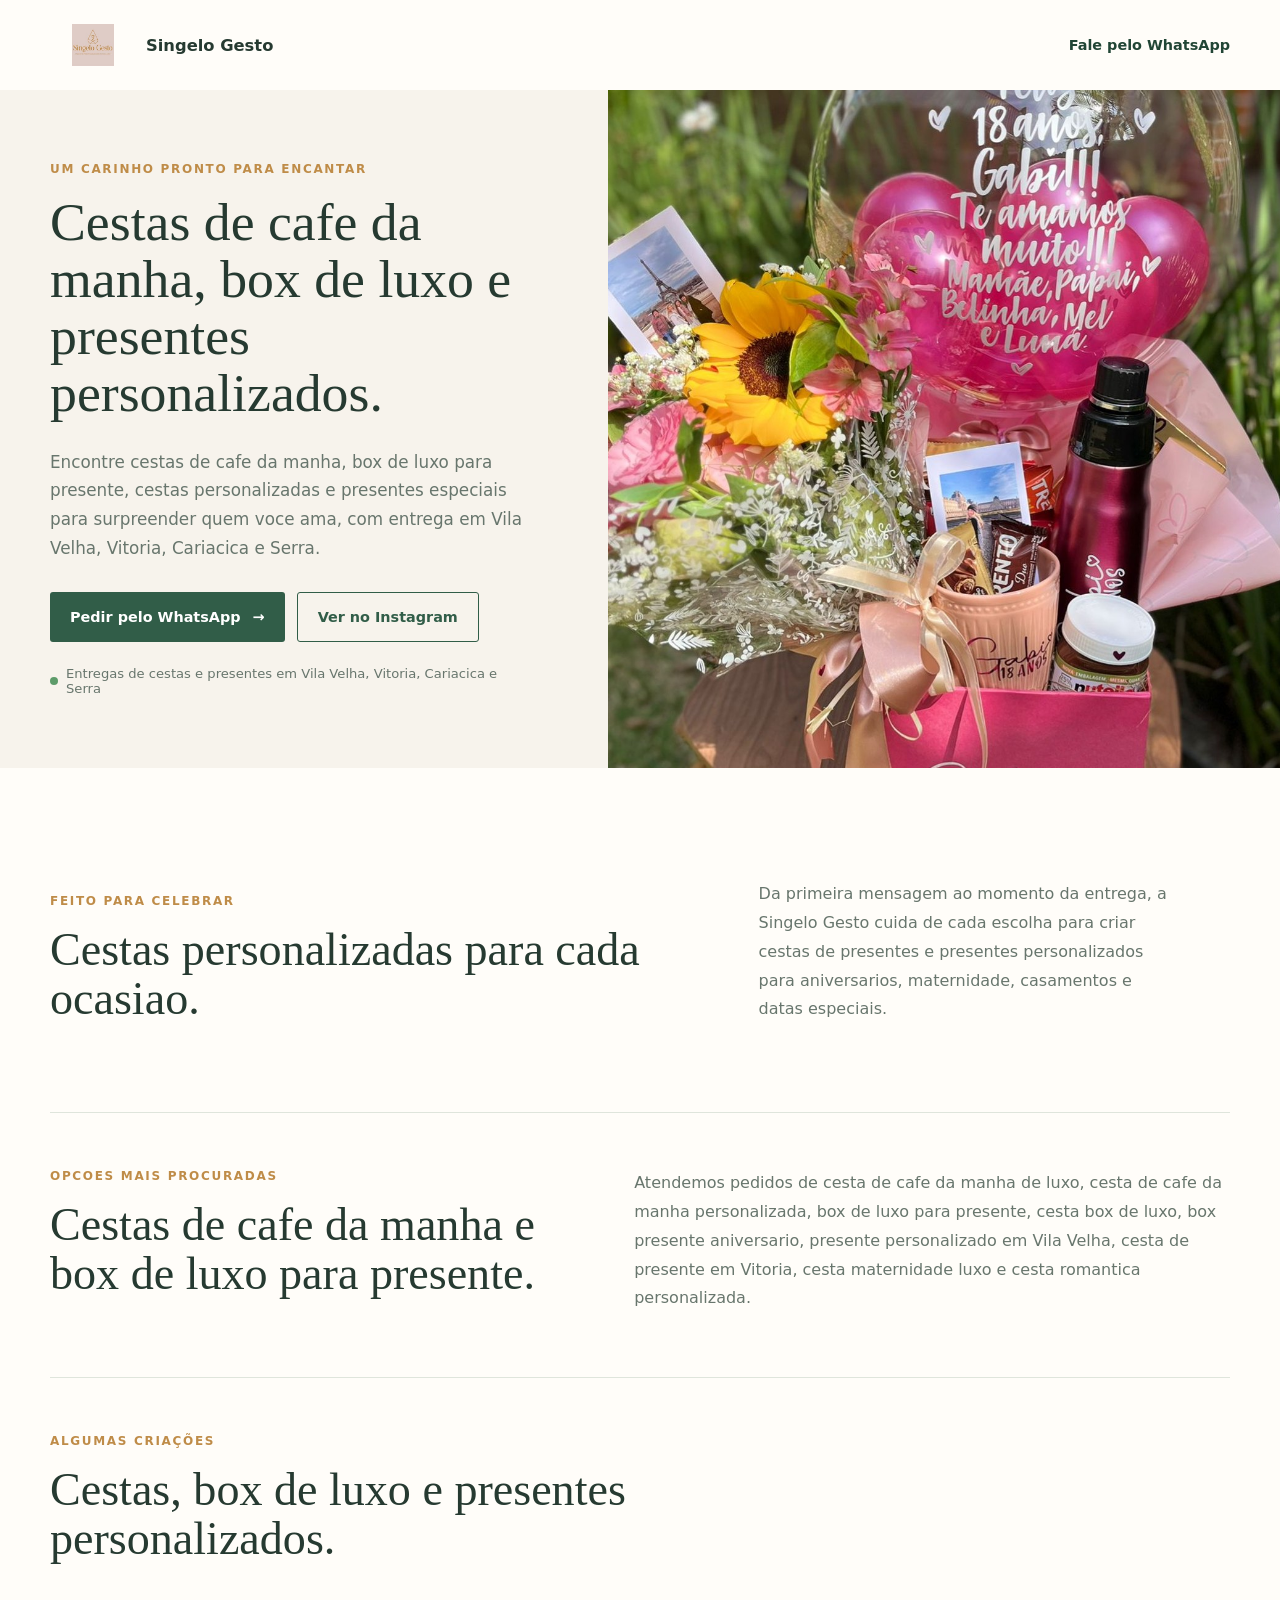
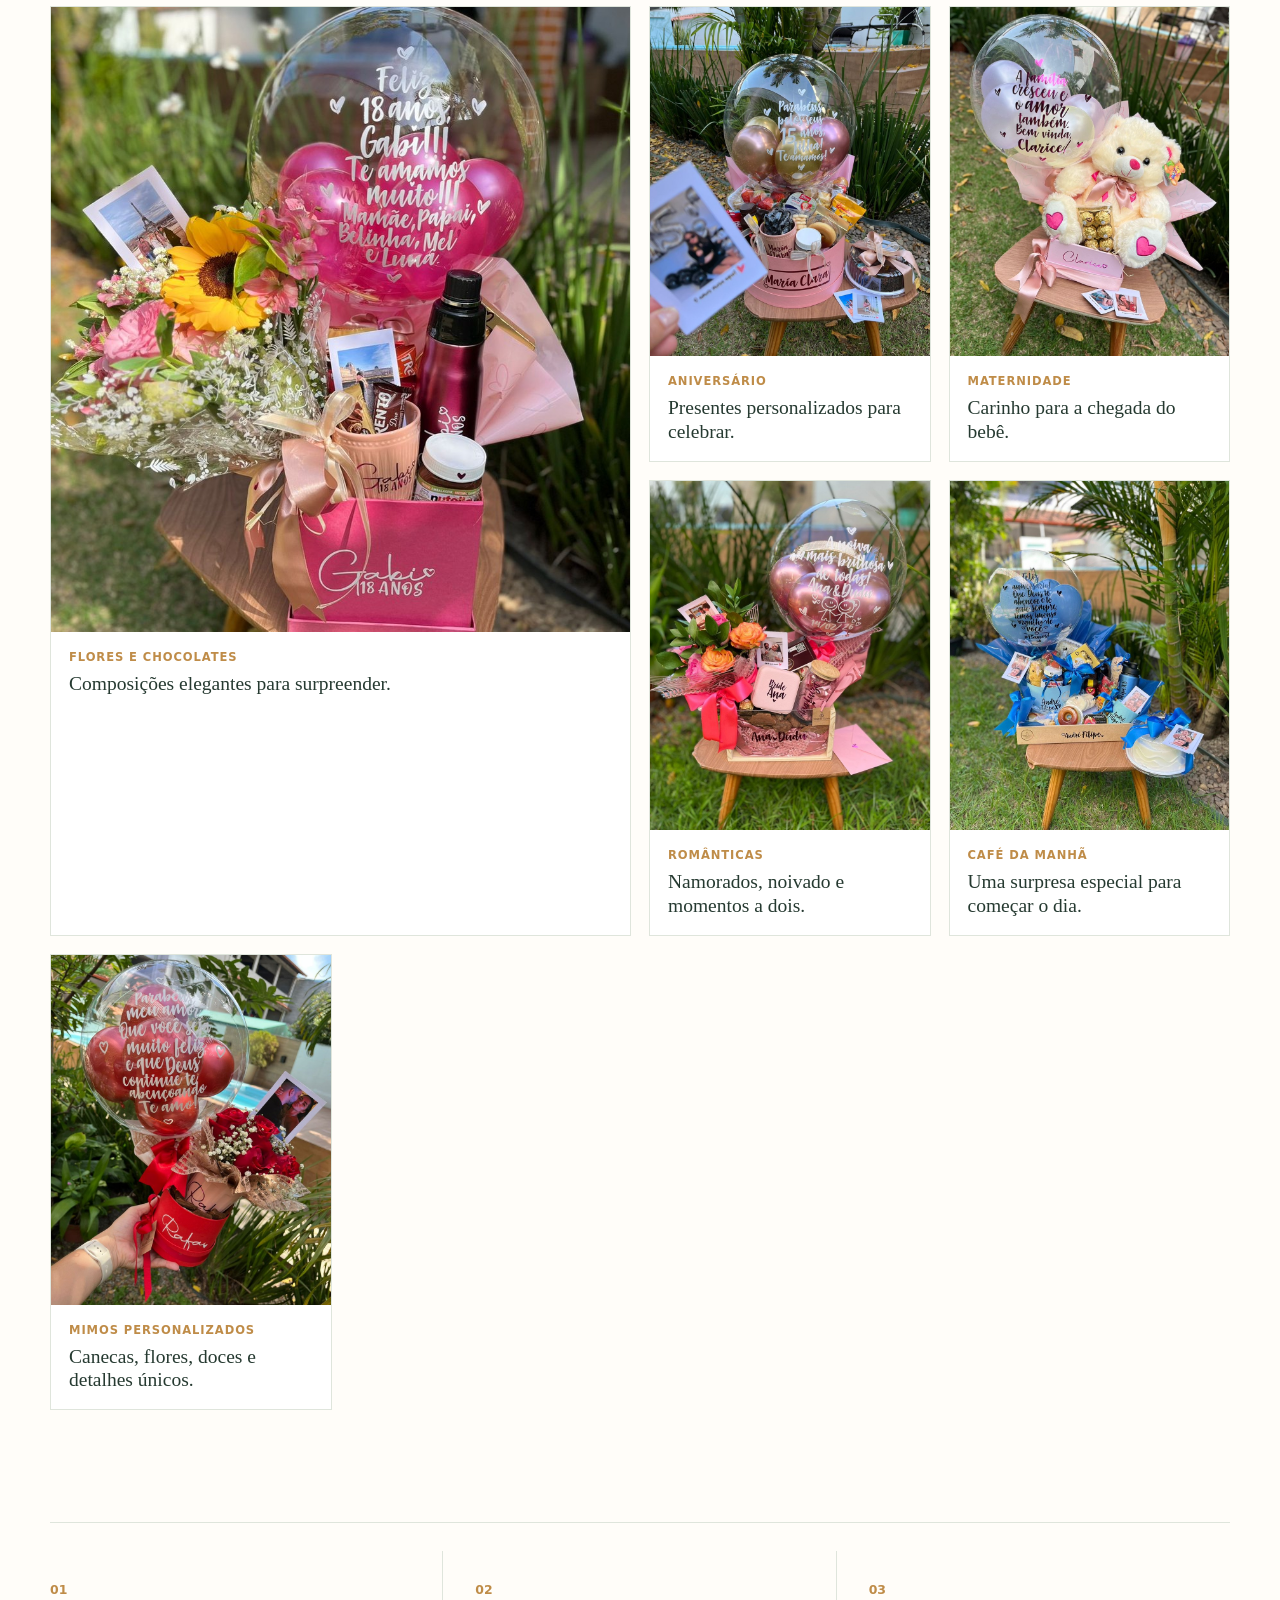
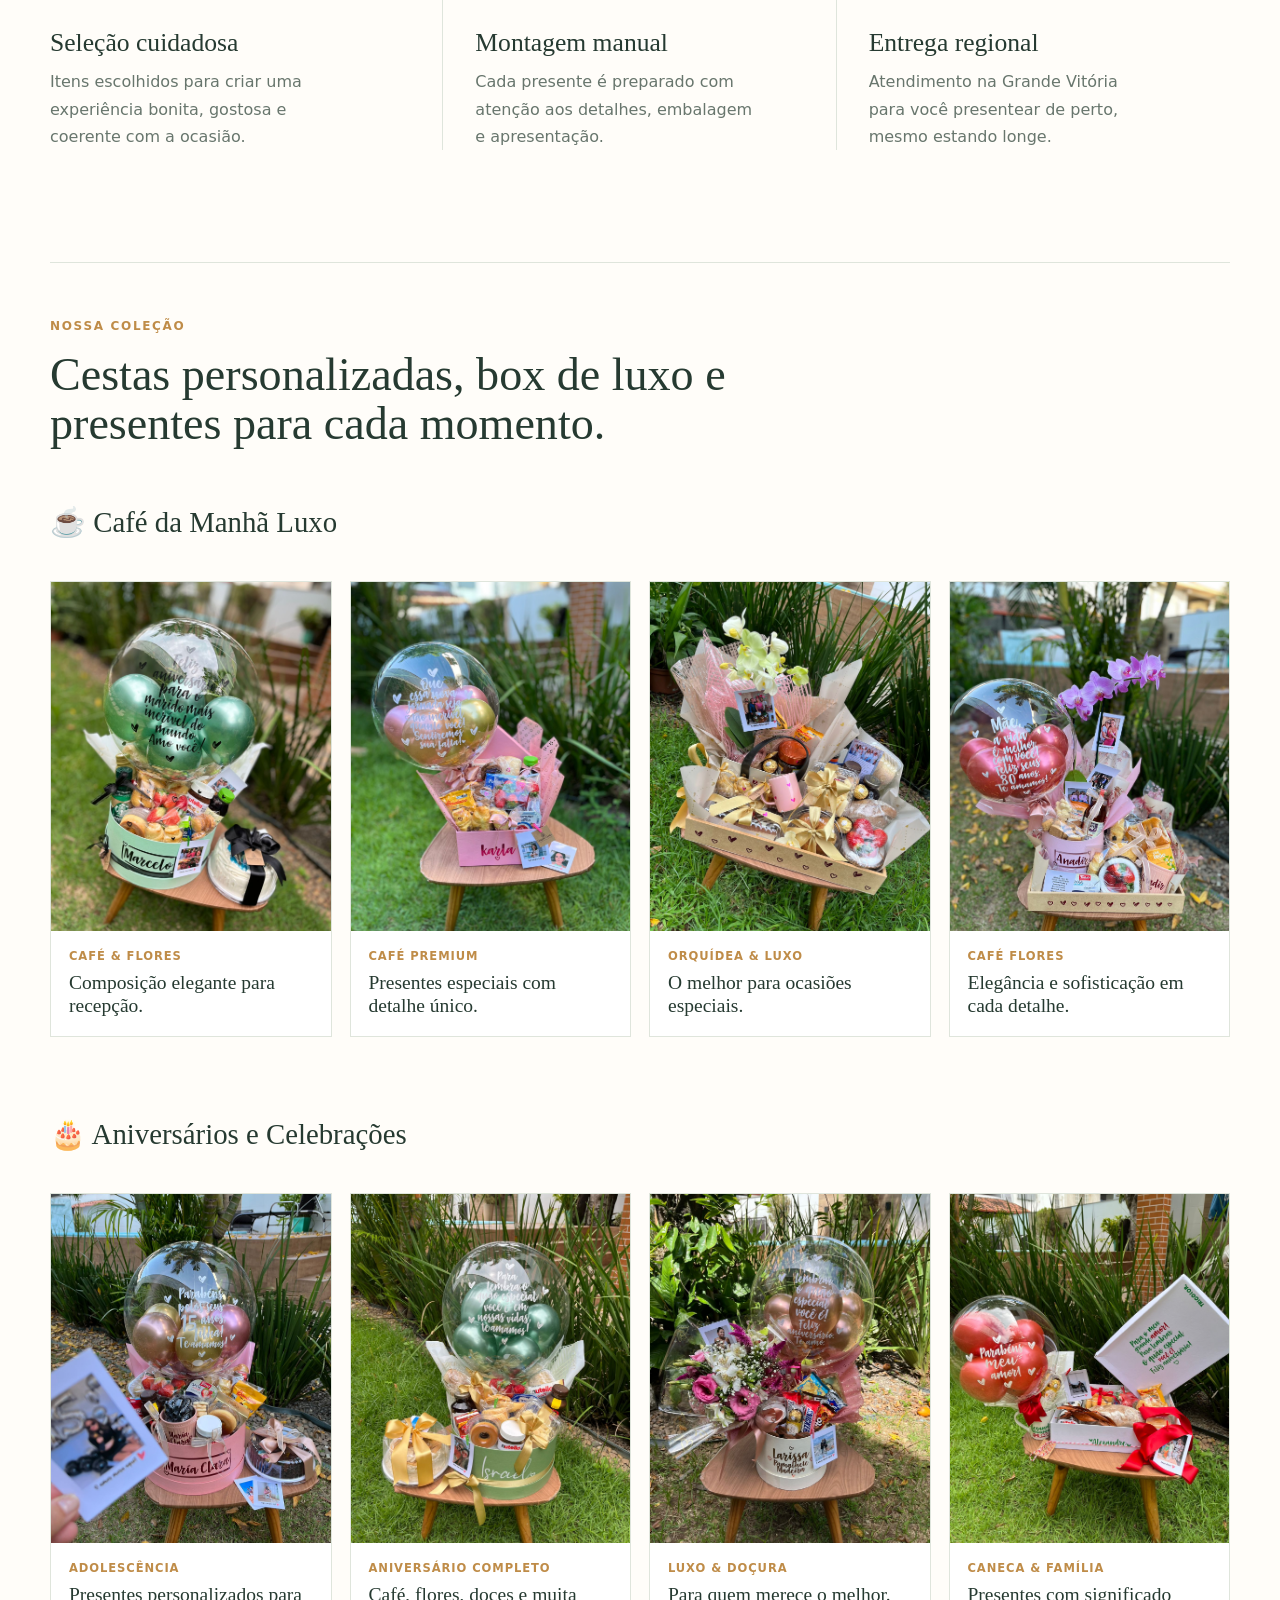
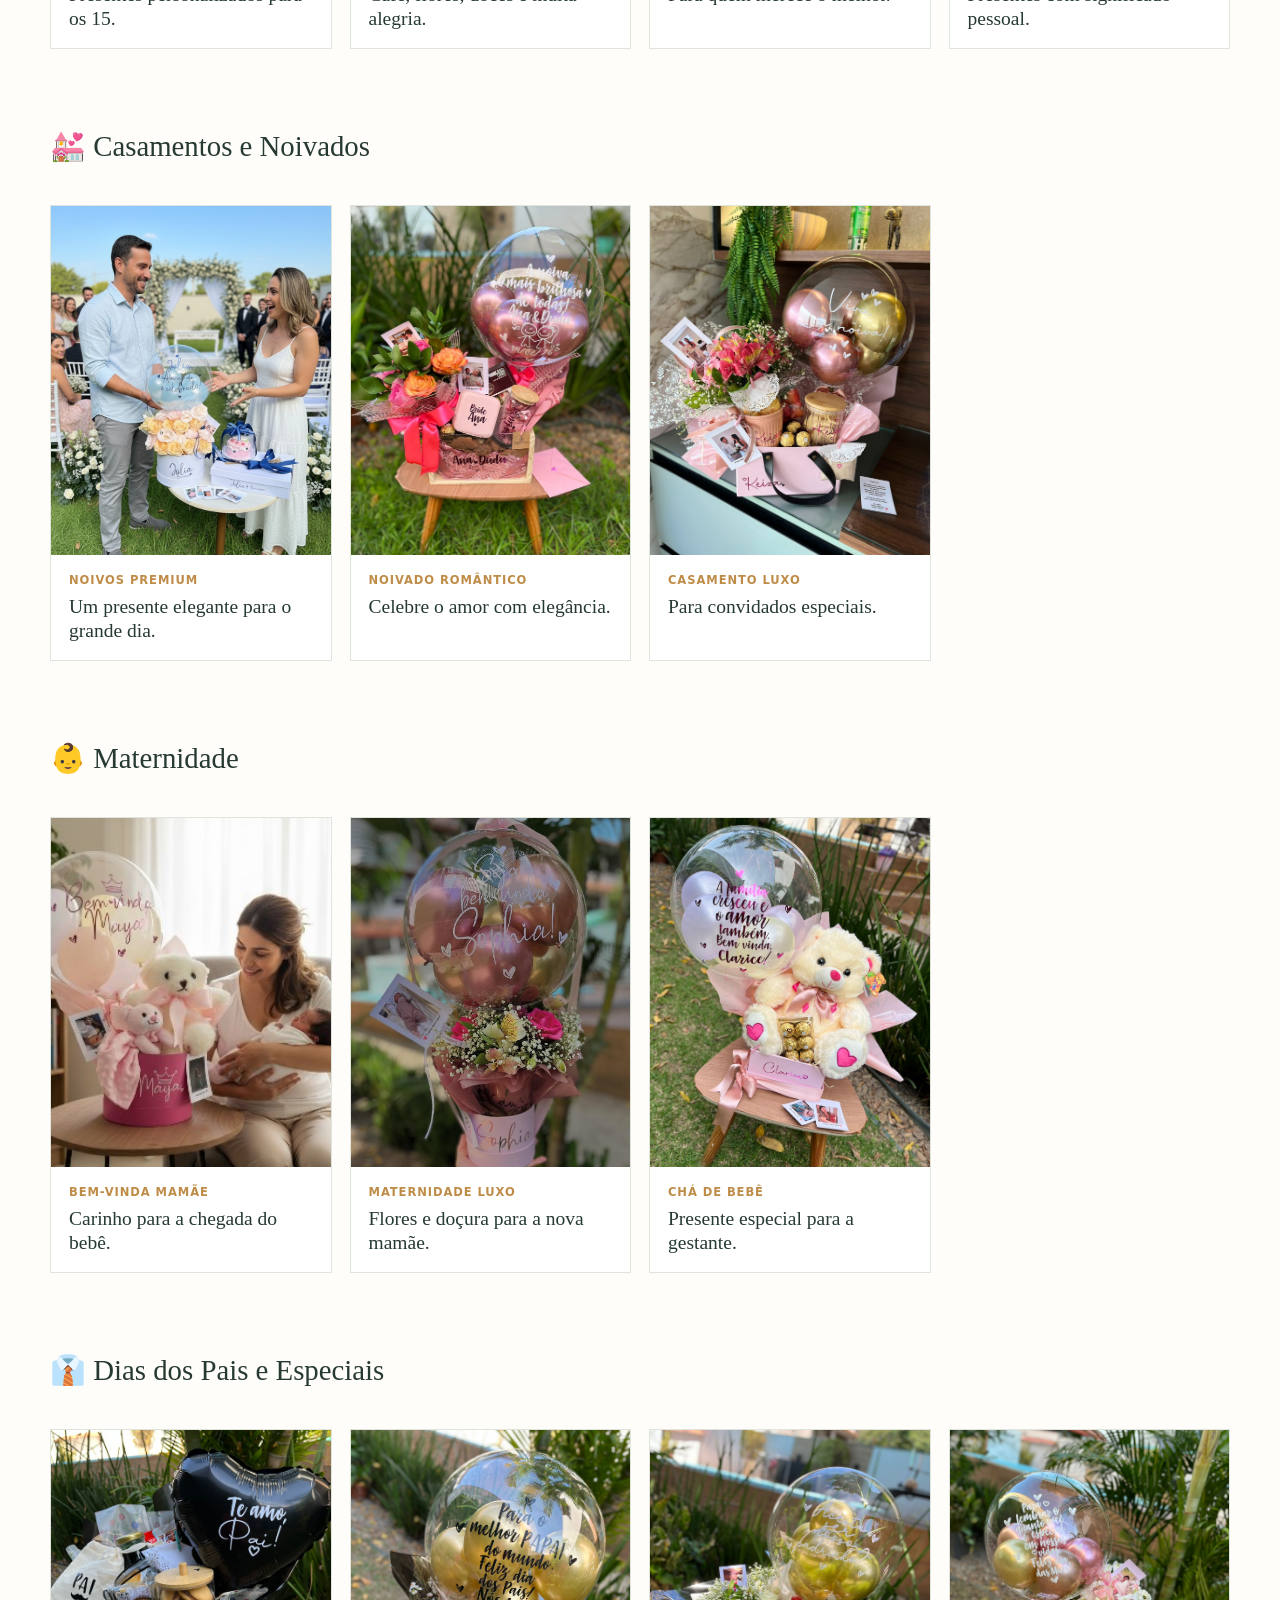
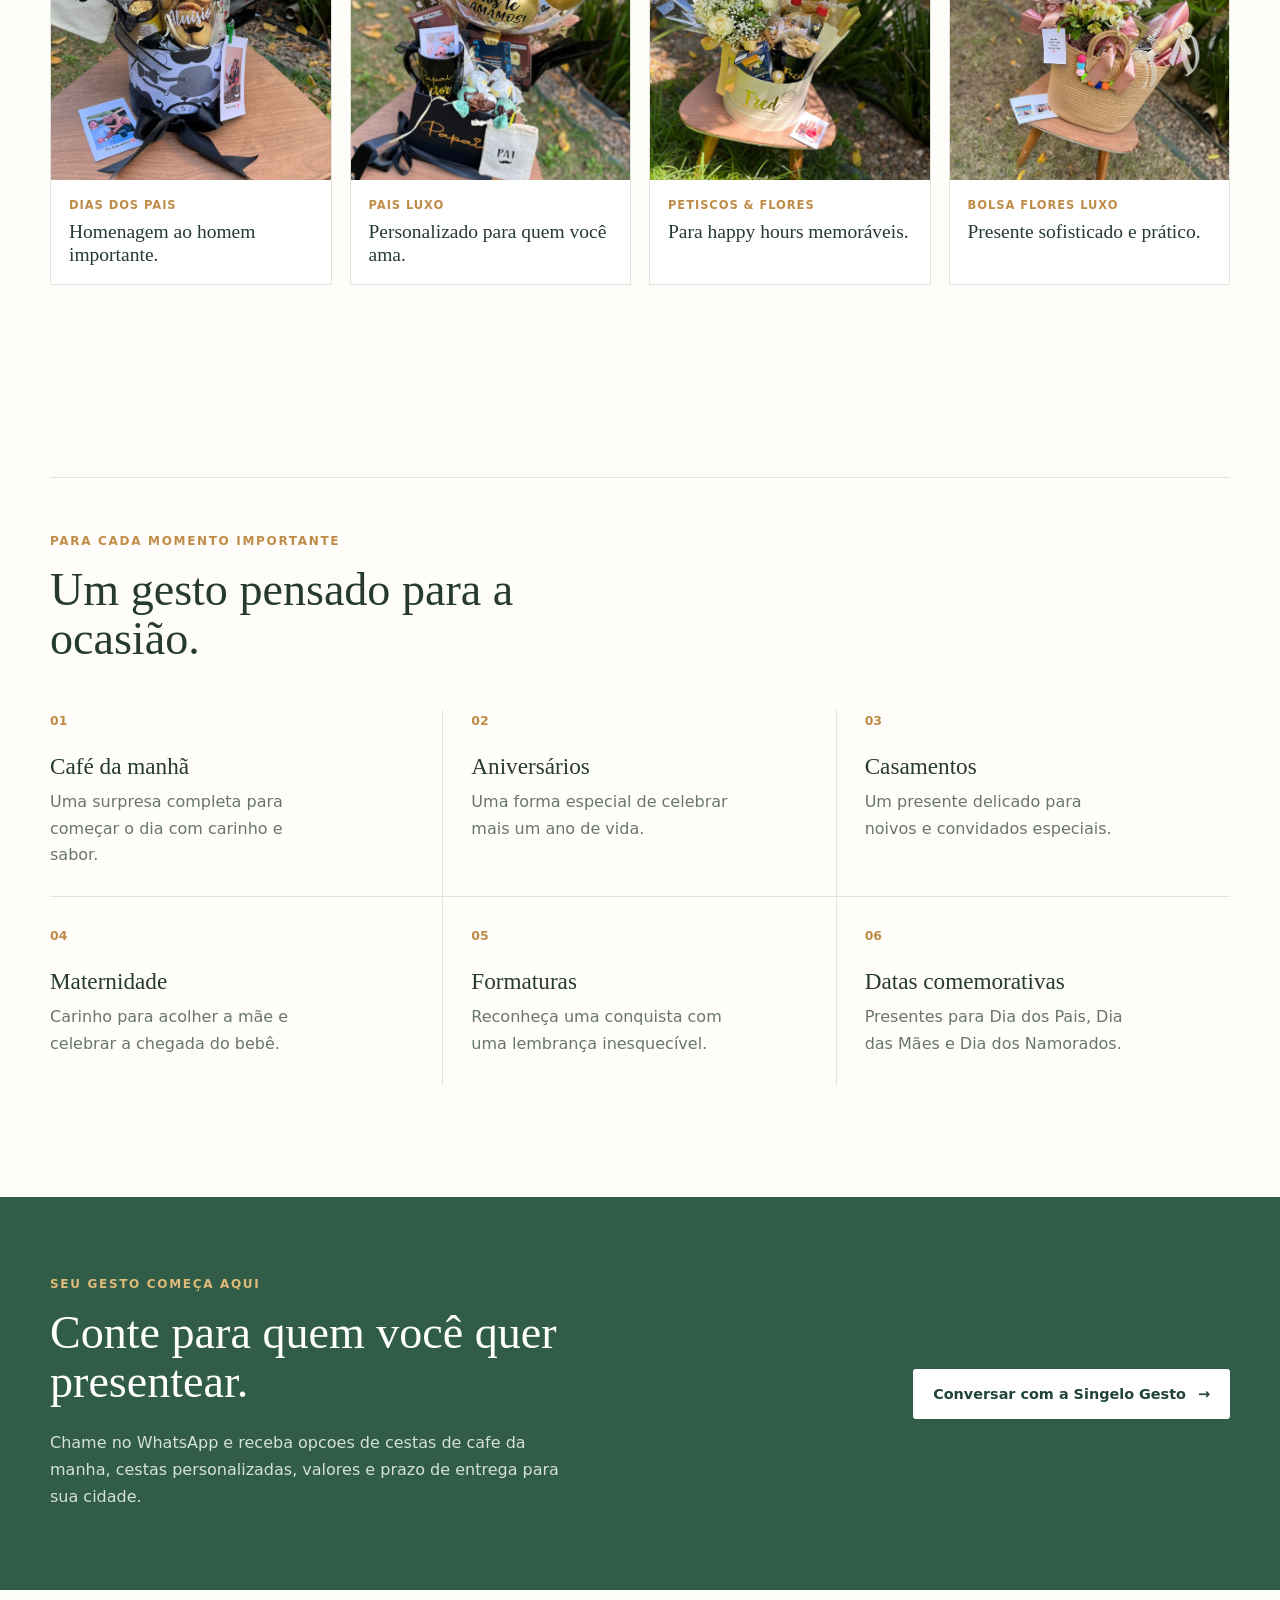
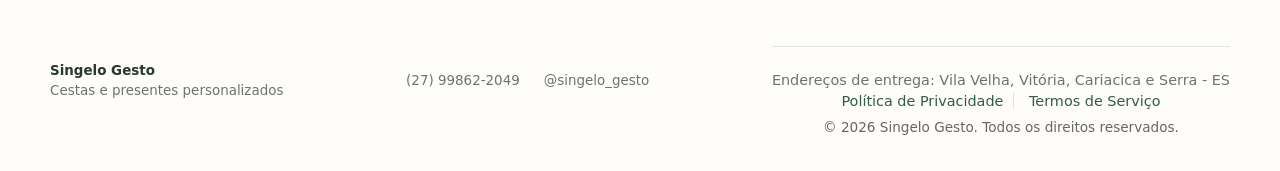
==== commit 708f2575: "Add SEO terms for cafe and luxury boxes" ====
--- a/index.html
+++ b/index.html
@@ -3,13 +3,13 @@
 <head>
   <meta charset="utf-8">
   <meta name="viewport" content="width=device-width, initial-scale=1">
-  <meta name="description" content="Cestas de cafe da manha, cestas de presentes e presentes personalizados para aniversario, maternidade, casamento e datas especiais em Vila Velha, Vitoria, Cariacica e Serra.">
+  <meta name="description" content="Cestas de cafe da manha de luxo, cestas personalizadas, box de luxo para presente e presentes personalizados em Vila Velha, Vitoria, Cariacica e Serra.">
   <link rel="canonical" href="https://www.singelogesto.com.br/">
   <meta property="og:title" content="Singelo Gesto | Cestas e presentes personalizados">
-  <meta property="og:description" content="Cestas de cafe da manha, cestas de presentes e presentes personalizados para momentos especiais na Grande Vitoria.">
+  <meta property="og:description" content="Cestas de cafe da manha, box de luxo, cestas de presentes e presentes personalizados para momentos especiais na Grande Vitoria.">
   <meta property="og:url" content="https://www.singelogesto.com.br/">
   <meta property="og:type" content="website">
-  <title>Cestas de cafe da manha e presentes personalizados | Singelo Gesto</title>
+  <title>Cestas de cafe da manha, box de luxo e presentes personalizados | Singelo Gesto</title>
   <link rel="stylesheet" href="landing.css">
   <!-- Google tag (gtag.js) -->
   <script async src="https://www.googletagmanager.com/gtag/js?id=G-1RK3PN4WN5"></script>
@@ -42,8 +42,8 @@
     <section class="hero">
       <div class="hero-copy">
         <p class="eyebrow">Um carinho pronto para encantar</p>
-        <h1>Cestas de cafe da manha e presentes personalizados para momentos especiais.</h1>
-        <p class="hero-text">Encontre cestas de cafe da manha, cestas de presentes e presentes personalizados para surpreender quem voce ama, com entrega em Vila Velha, Vitoria, Cariacica e Serra.</p>
+        <h1>Cestas de cafe da manha, box de luxo e presentes personalizados.</h1>
+        <p class="hero-text">Encontre cestas de cafe da manha, box de luxo para presente, cestas personalizadas e presentes especiais para surpreender quem voce ama, com entrega em Vila Velha, Vitoria, Cariacica e Serra.</p>
         <div class="hero-actions">
           <a class="button button-primary" href="https://wa.me/5527998622049?text=Ol%C3%A1!%20Vi%20as%20cestas%20e%20presentes%20personalizados%20da%20Singelo%20Gesto%20e%20gostaria%20de%20atendimento.%0A%0ATenho%20interesse%20em%20uma%20cesta%20personalizada.%20Pode%20me%20enviar%20op%C3%A7%C3%B5es%2C%20valores%2C%20prazo%20de%20entrega%20e%20formas%20de%20personaliza%C3%A7%C3%A3o%3F%0A%0ACidade%20de%20entrega%3A%0AData%20desejada%3A%0AOcasi%C3%A3o%3A%0A%0ALink%20que%20eu%20vi%3A%20https%3A%2F%2Fwww.singelogesto.com.br%2F" onclick="return gtag_report_whatsapp_conversion(this.href);">Pedir pelo WhatsApp <span aria-hidden="true">&#8594;</span></a>
           <a class="button button-secondary" href="https://www.instagram.com/singelo_gesto/" target="_blank" rel="noreferrer">Ver no Instagram</a>
@@ -60,18 +60,26 @@
       <p>Da primeira mensagem ao momento da entrega, a Singelo Gesto cuida de cada escolha para criar cestas de presentes e presentes personalizados para aniversarios, maternidade, casamentos e datas especiais.</p>
     </section>
 
+
+    <section class="seo-terms section-wrap" aria-labelledby="seo-terms-title">
+      <div>
+        <p class="eyebrow">Opcoes mais procuradas</p>
+        <h2 id="seo-terms-title">Cestas de cafe da manha e box de luxo para presente.</h2>
+      </div>
+      <p>Atendemos pedidos de cesta de cafe da manha de luxo, cesta de cafe da manha personalizada, box de luxo para presente, cesta box de luxo, box presente aniversario, presente personalizado em Vila Velha, cesta de presente em Vitoria, cesta maternidade luxo e cesta romantica personalizada.</p>
+    </section>
     <section class="gallery section-wrap" aria-labelledby="gallery-title">
       <div class="gallery-heading">
         <p class="eyebrow">Algumas criações</p>
-        <h2 id="gallery-title">Cestas de presentes para diferentes estilos e ocasioes.</h2>
+        <h2 id="gallery-title">Cestas, box de luxo e presentes personalizados.</h2>
       </div>
       <div class="photo-grid">
-        <article class="photo-card featured"><img src="images/flores-chocolates.jpg" alt="Cesta com flores e chocolates"><div><span>Flores e chocolates</span><strong>Composições elegantes para surpreender.</strong></div></article>
-        <article class="photo-card"><img src="images/aniversario-15-anos.jpg" alt="Cesta de aniversário de 15 anos"><div><span>Aniversário</span><strong>Presentes personalizados para celebrar.</strong></div></article>
-        <article class="photo-card"><img src="images/maternidade.jpg" alt="Cesta de maternidade"><div><span>Maternidade</span><strong>Carinho para a chegada do bebê.</strong></div></article>
-        <article class="photo-card"><img src="images/romantica-noivado.jpg" alt="Cesta romântica para noivado"><div><span>Românticas</span><strong>Namorados, noivado e momentos a dois.</strong></div></article>
-        <article class="photo-card"><img src="images/cafe-bandeja.jpg" alt="Cesta de café da manhã na bandeja"><div><span>Café da manhã</span><strong>Uma surpresa especial para começar o dia.</strong></div></article>
-        <article class="photo-card"><img src="images/caneca-flores.jpg" alt="Box com caneca e flores"><div><span>Mimos personalizados</span><strong>Canecas, flores, doces e detalhes únicos.</strong></div></article>
+        <article class="photo-card featured"><img src="images/cesta-de-presente-em-vitoria-flores-chocolates.jpg" alt="Cesta de presente em Vitoria com flores e chocolates"><div><span>Flores e chocolates</span><strong>Composições elegantes para surpreender.</strong></div></article>
+        <article class="photo-card"><img src="images/box-presente-aniversario-personalizado.jpg" alt="Box presente aniversario personalizado"><div><span>Aniversário</span><strong>Presentes personalizados para celebrar.</strong></div></article>
+        <article class="photo-card"><img src="images/cesta-maternidade-luxo-personalizada.jpg" alt="Cesta maternidade luxo personalizada"><div><span>Maternidade</span><strong>Carinho para a chegada do bebê.</strong></div></article>
+        <article class="photo-card"><img src="images/cesta-romantica-personalizada-flores-chocolates.jpg" alt="Cesta romantica personalizada com flores e chocolates"><div><span>Românticas</span><strong>Namorados, noivado e momentos a dois.</strong></div></article>
+        <article class="photo-card"><img src="images/cesta-de-cafe-da-manha-personalizada-bandeja.jpg" alt="Cesta de cafe da manha personalizada na bandeja"><div><span>Café da manhã</span><strong>Uma surpresa especial para começar o dia.</strong></div></article>
+        <article class="photo-card"><img src="images/box-de-luxo-para-presente-caneca-flores.jpg" alt="Box de luxo para presente com caneca e flores"><div><span>Mimos personalizados</span><strong>Canecas, flores, doces e detalhes únicos.</strong></div></article>
       </div>
     </section>
 
@@ -84,7 +92,7 @@
     <section class="portfolio section-wrap" aria-labelledby="portfolio-title">
       <div class="portfolio-heading">
         <p class="eyebrow">Nossa coleção</p>
-        <h2 id="portfolio-title">Cestas de cafe da manha e presentes para cada momento.</h2>
+        <h2 id="portfolio-title">Cestas personalizadas, box de luxo e presentes para cada momento.</h2>
       </div>
 
       <div class="portfolio-category">
@@ -111,7 +119,7 @@
         <h3>💒 Casamentos e Noivados</h3>
         <div class="photo-grid">
           <article class="photo-card"><img src="images/cesta-casamento-premium-celebracao-noivos-julia-james-wedding-bands-cafe-da-manha-personalizada.jpg" alt="Cesta casamento premium para noivos"><div><span>Noivos Premium</span><strong>Um presente elegante para o grande dia.</strong></div></article>
-          <article class="photo-card"><img src="images/cesta-noivado-romantica-ana-dario-presente-noivos-chocolate-flores-balao-personalizado-caneca-foto.jpg" alt="Cesta romântica para noivado com chocolates"><div><span>Noivado Romântico</span><strong>Celebre o amor com elegância.</strong></div></article>
+          <article class="photo-card"><img src="images/cesta-romantica-personalizada-noivado-chocolate-flores-balao-caneca-foto.jpg" alt="Cesta romantica personalizada para noivado com chocolates e flores"><div><span>Noivado Romântico</span><strong>Celebre o amor com elegância.</strong></div></article>
           <article class="photo-card"><img src="images/cesta-casamento-cesta-balão-personalizado-flores-fotos-casamento-presentes-lembranças-chocolates-luxo-café-da-manhã-vila-velha-vitória-cariacica-serra.jpeg" alt="Cesta casamento com flores e balões"><div><span>Casamento Luxo</span><strong>Para convidados especiais.</strong></div></article>
         </div>
       </div>
@@ -131,7 +139,7 @@
           <article class="photo-card"><img src="images/cesta-dias-dos-pais-balão-personalizado-biscoitos-luxo-café-da-manhã-vila-velha-vitória-cariacica-serra.jpeg" alt="Cesta dias dos pais com biscoitos"><div><span>Dias dos Pais</span><strong>Homenagem ao homem importante.</strong></div></article>
           <article class="photo-card"><img src="images/cesta-dias-dos-pais-aniversário-presentes-caneca-balão-personalizado-luxo-café-da-manhã-vila-velha-vitória-cariacica-serra.jpeg" alt="Cesta dias dos pais com caneca"><div><span>Pais Luxo</span><strong>Personalizado para quem você ama.</strong></div></article>
           <article class="photo-card"><img src="images/Cesta-de-petiscos-e-flores-na-Box-de-luxo..jpeg" alt="Cesta de petiscos e flores"><div><span>Petiscos & Flores</span><strong>Para happy hours memoráveis.</strong></div></article>
-          <article class="photo-card"><img src="images/Cesta-de-flores-na-bolsa-de-luxo-com-Ferrero-Rocher-e-taça-de vidro.jpeg" alt="Cesta de flores na bolsa de luxo com Ferrero Rocher"><div><span>Bolsa Flores Luxo</span><strong>Presente sofisticado e prático.</strong></div></article>
+          <article class="photo-card"><img src="images/cesta-de-flores-na-bolsa-de-luxo-com-ferrero-rocher-e-taca-de-vidro.jpeg" alt="Box de luxo para presente com flores e Ferrero Rocher"><div><span>Bolsa Flores Luxo</span><strong>Presente sofisticado e prático.</strong></div></article>
         </div>
       </div>
     </section>
--- a/landing.css
+++ b/landing.css
@@ -156,6 +156,19 @@
   margin: 0;
   max-width: 410px;
 }
+.seo-terms {
+  border-top: 1px solid var(--line);
+  display: grid;
+  gap: 48px;
+  grid-template-columns: minmax(0, .9fr) minmax(280px, 1fr);
+  padding-bottom: 64px;
+  padding-top: 56px;
+}
+.seo-terms p:last-child {
+  color: var(--muted);
+  line-height: 1.8;
+  margin: 0;
+}
 .gallery {
   border-top: 1px solid var(--line);
   padding-bottom: 112px;
@@ -382,6 +395,7 @@
     padding-top: 76px;
   }
   .intro > p { margin-top: 24px; }
+  .seo-terms { gap: 24px; }
   .photo-grid { grid-template-columns: repeat(2, minmax(0, 1fr)); }
   .photo-card.featured { grid-column: span 2; }
   .benefits {
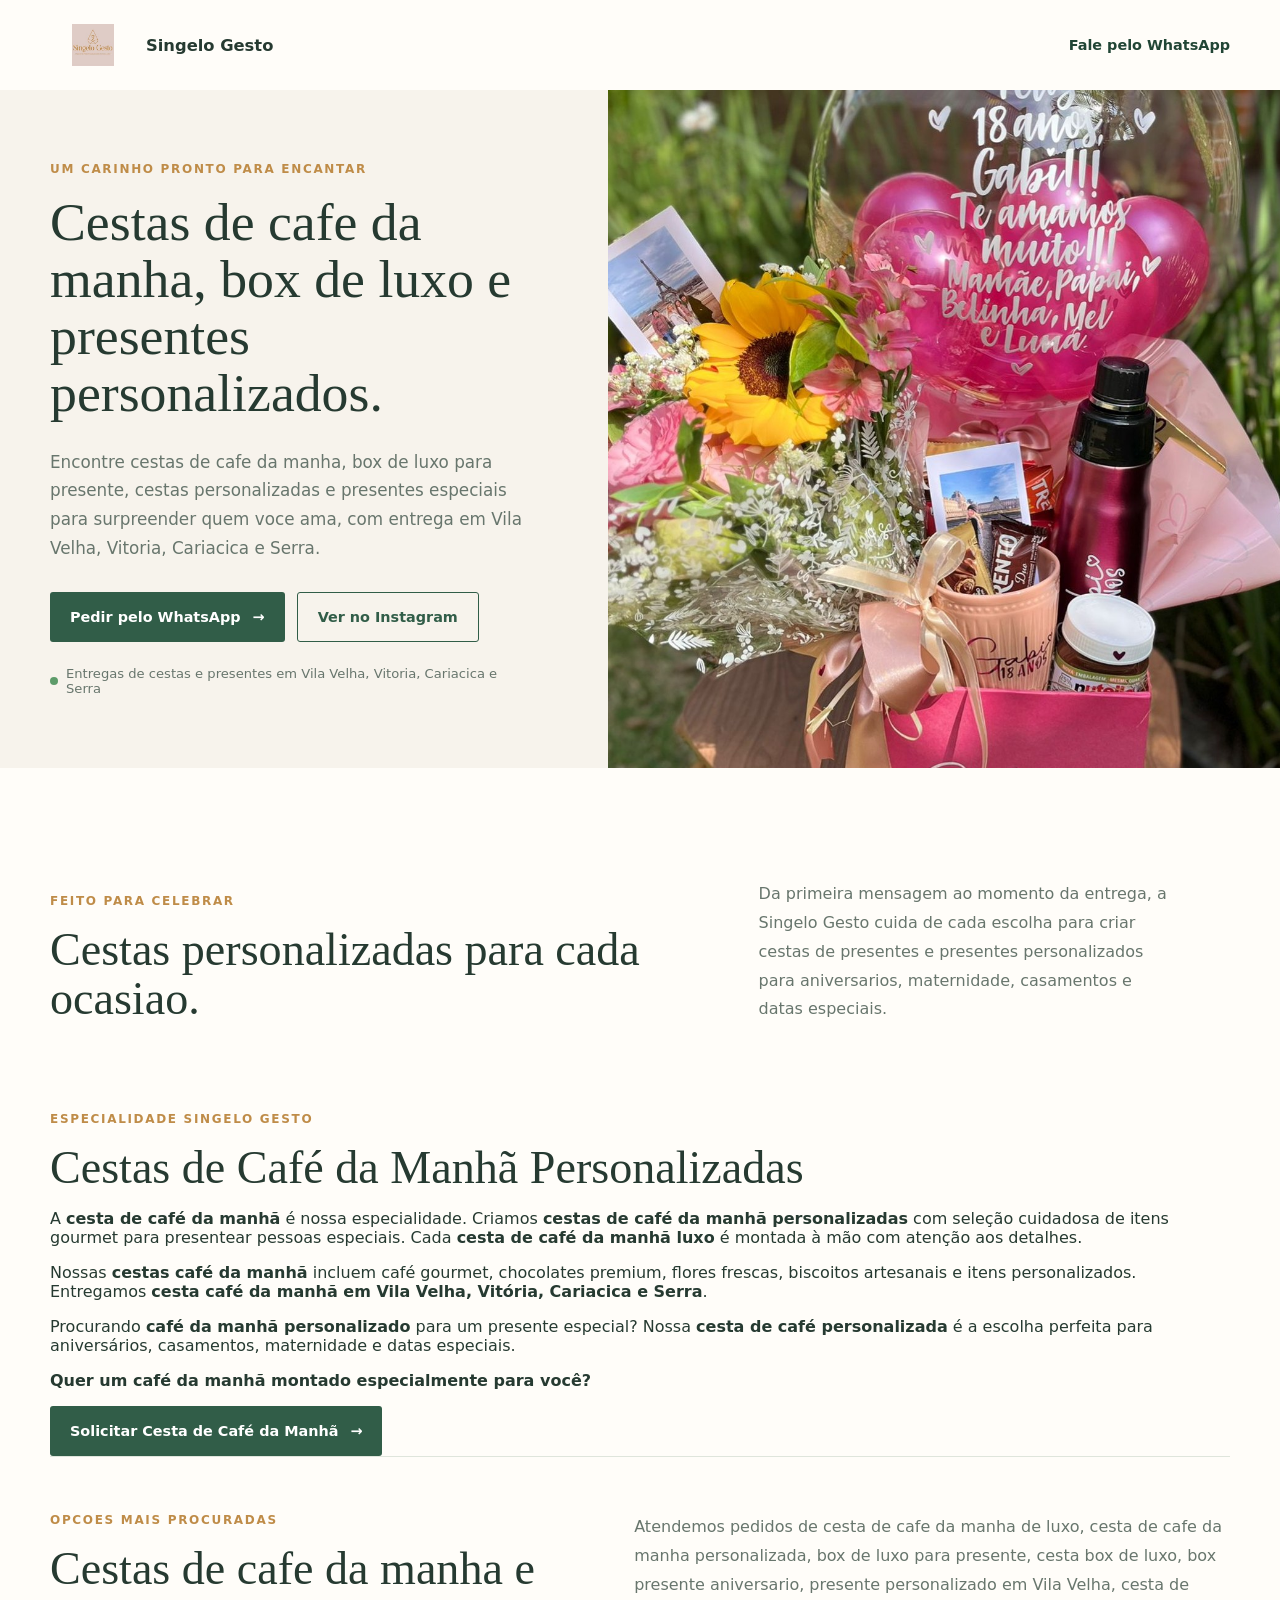
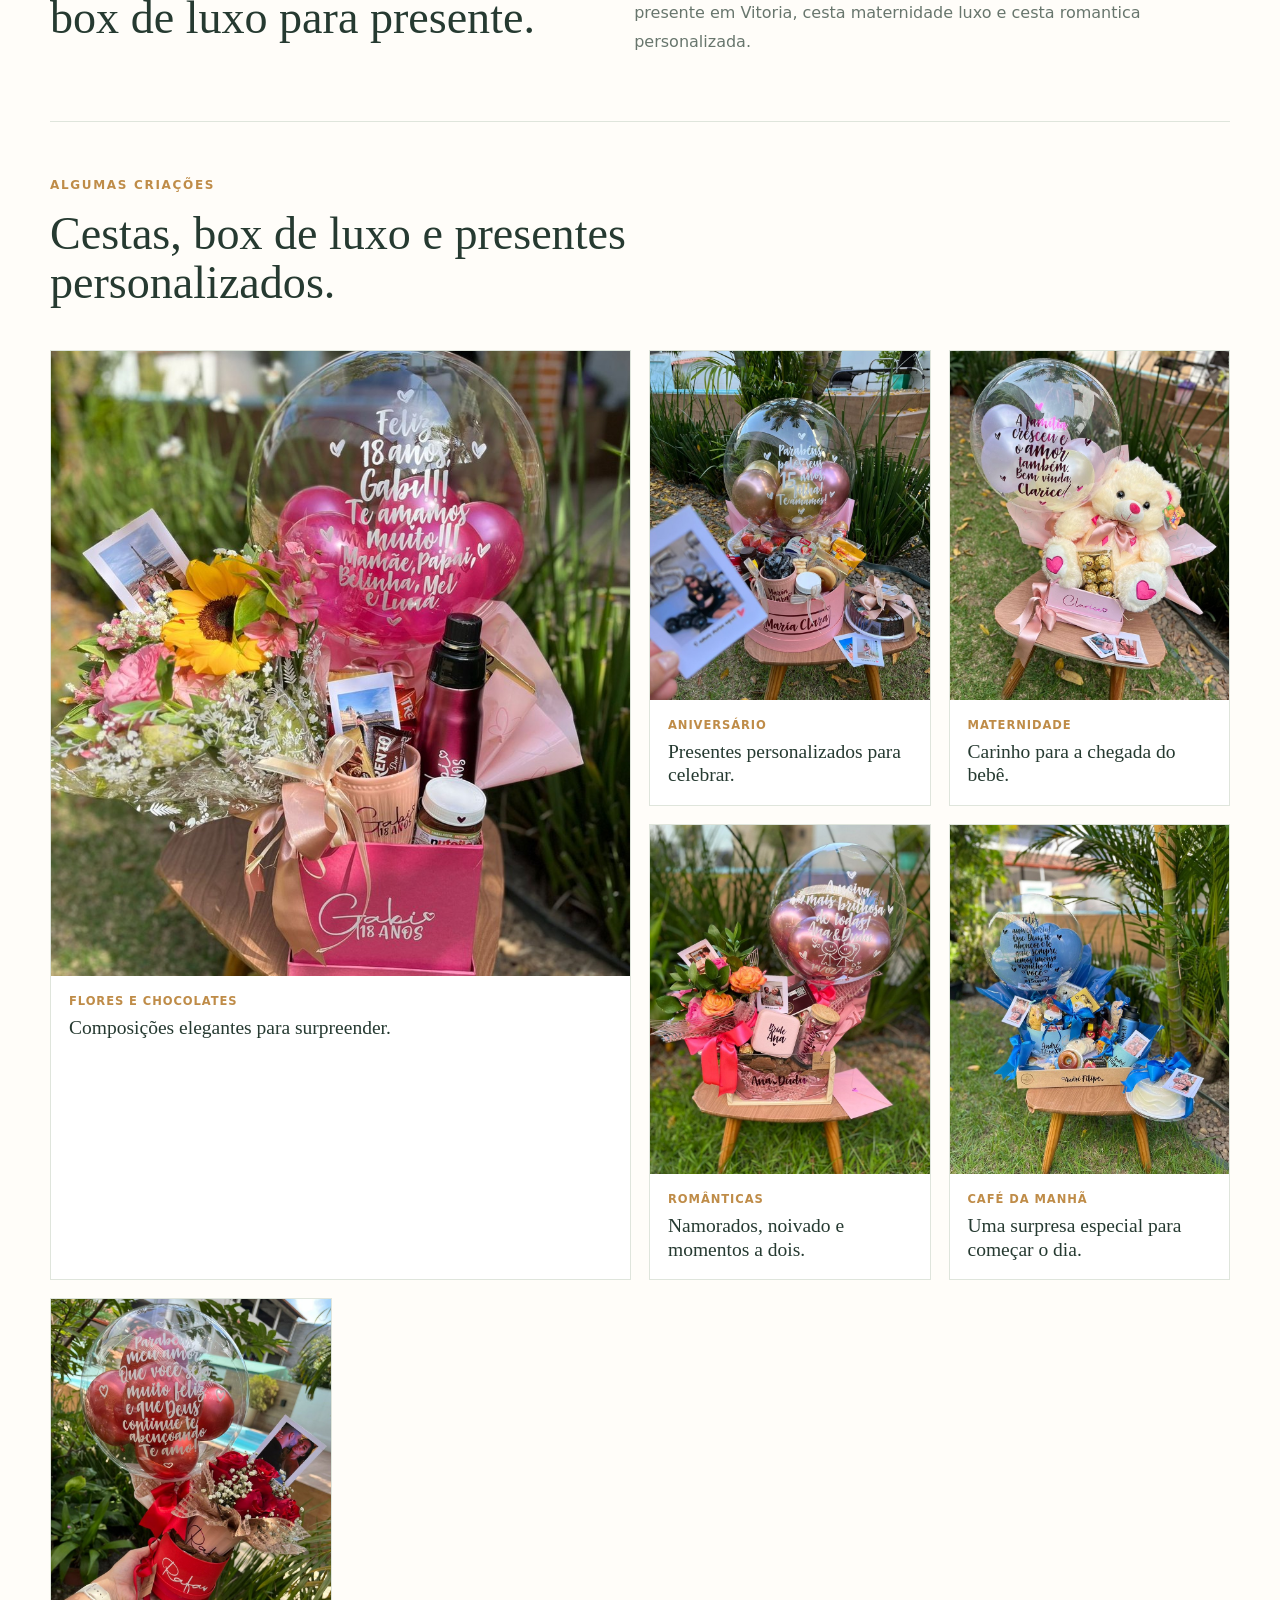
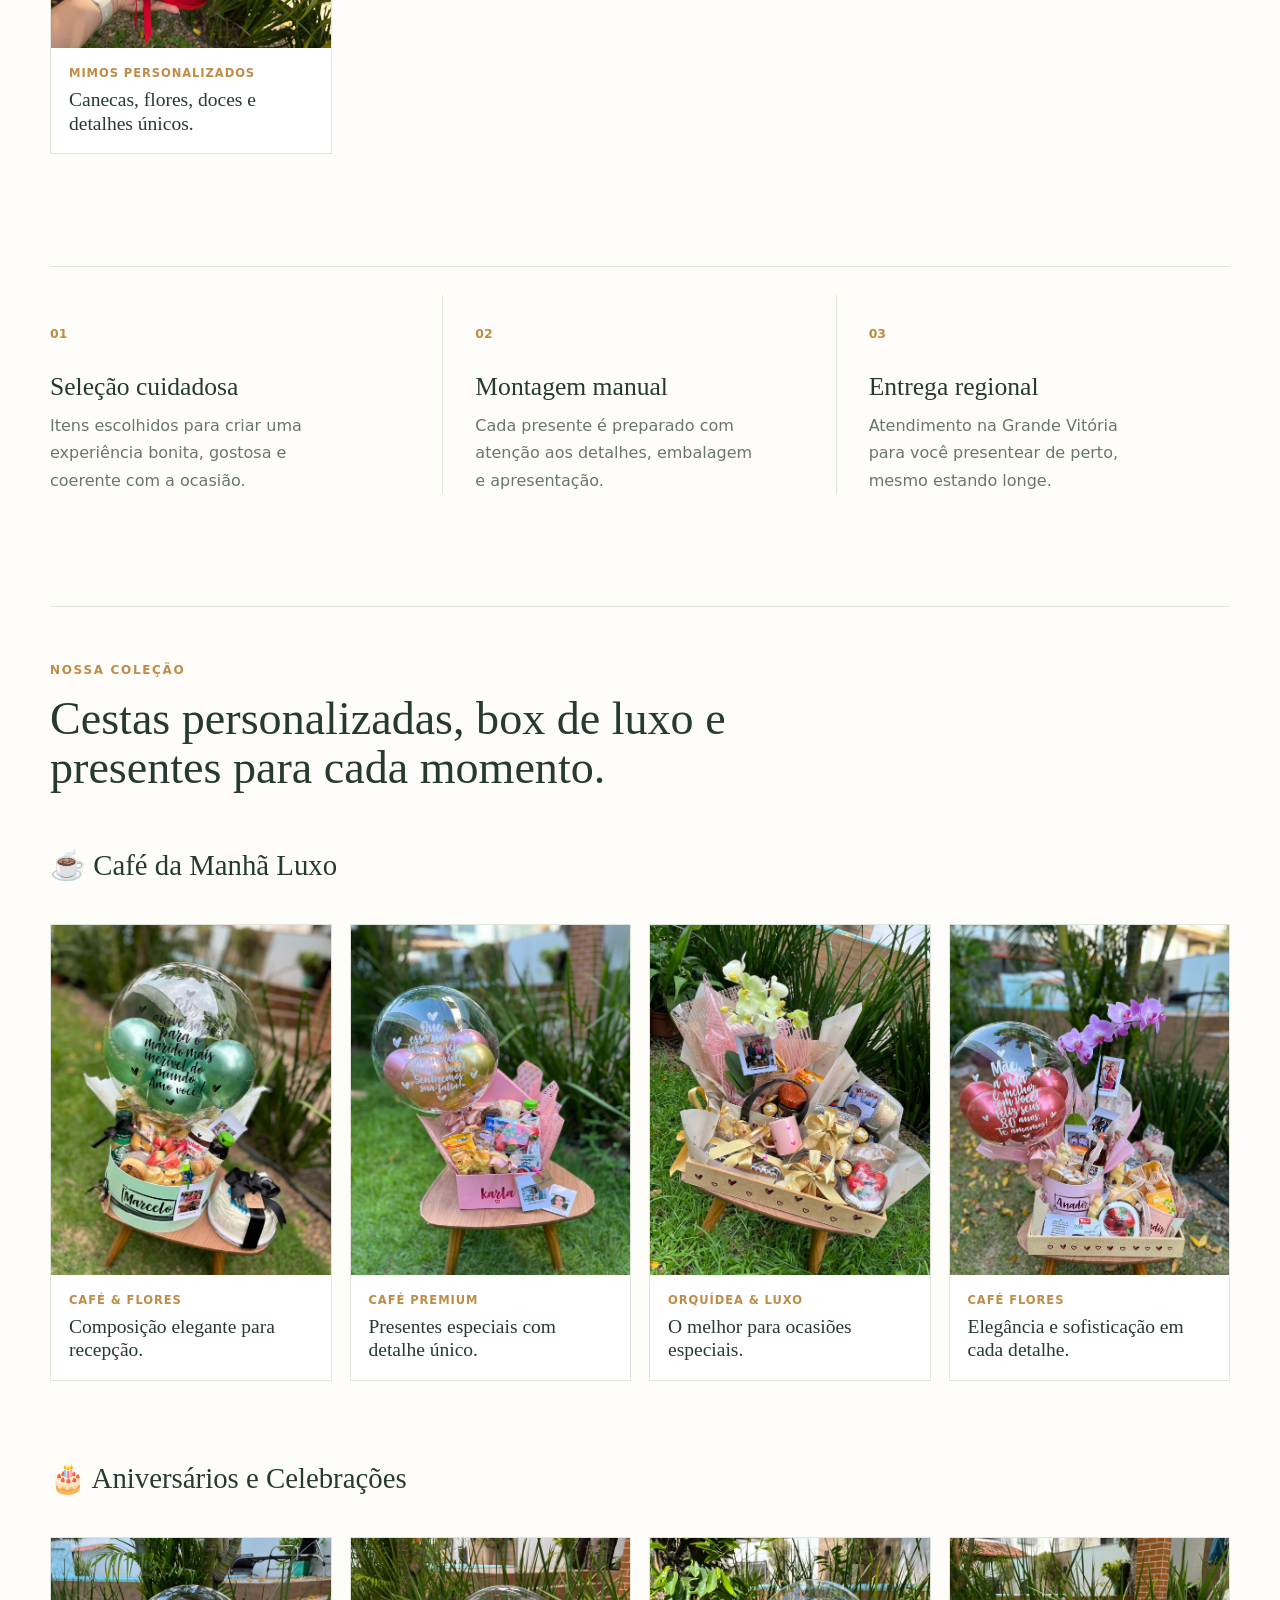
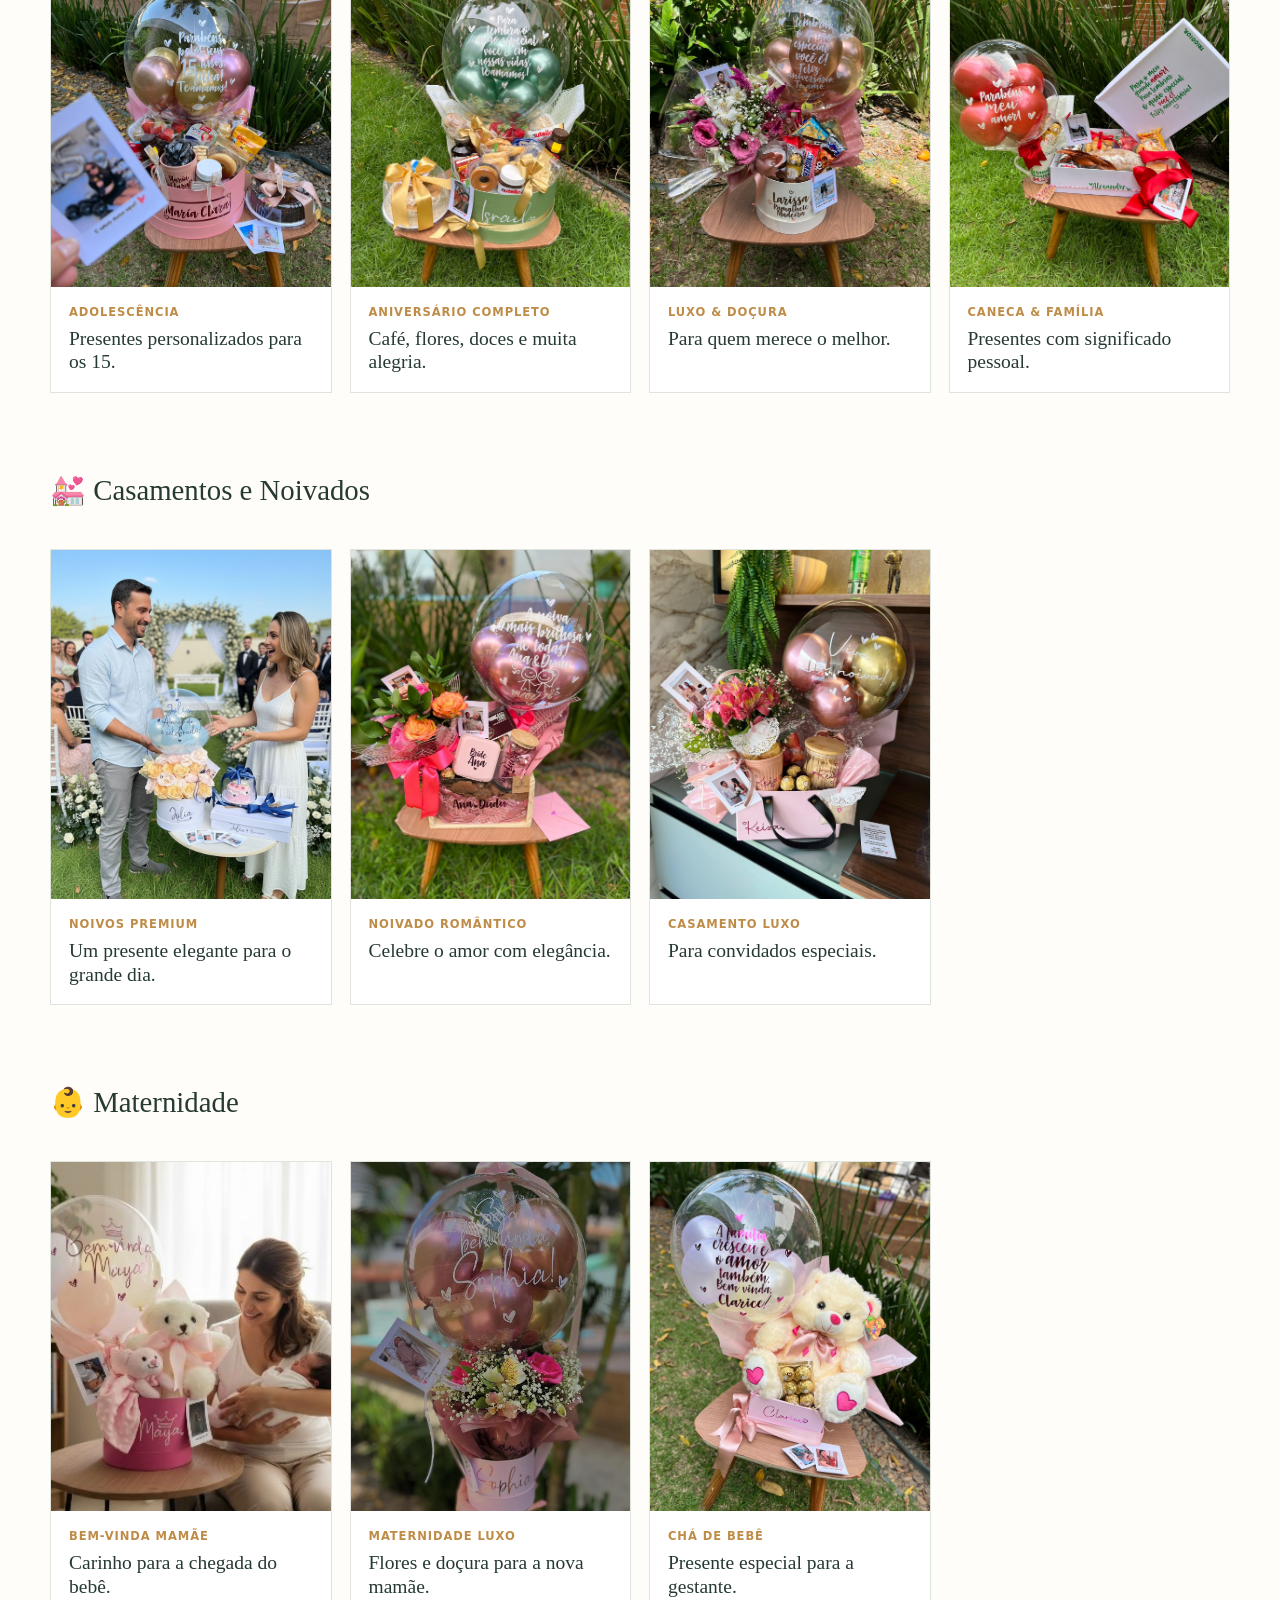
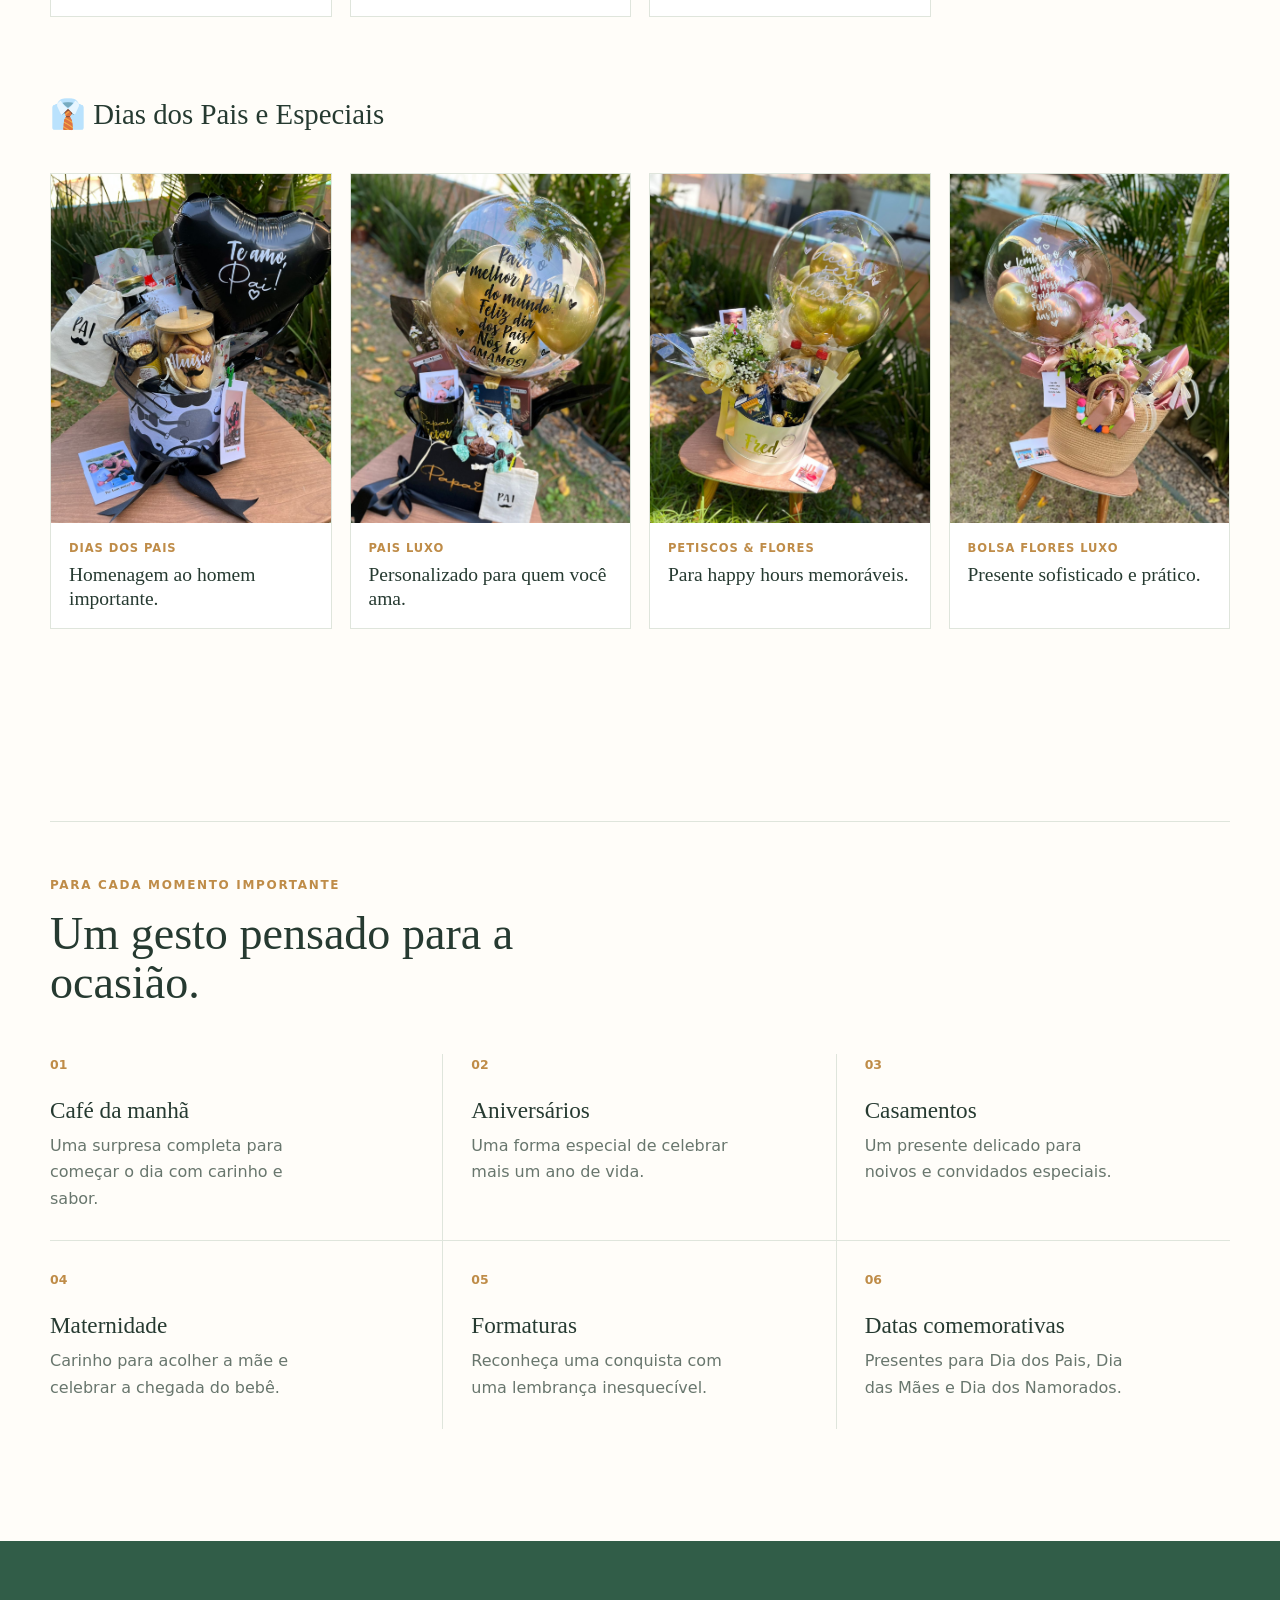
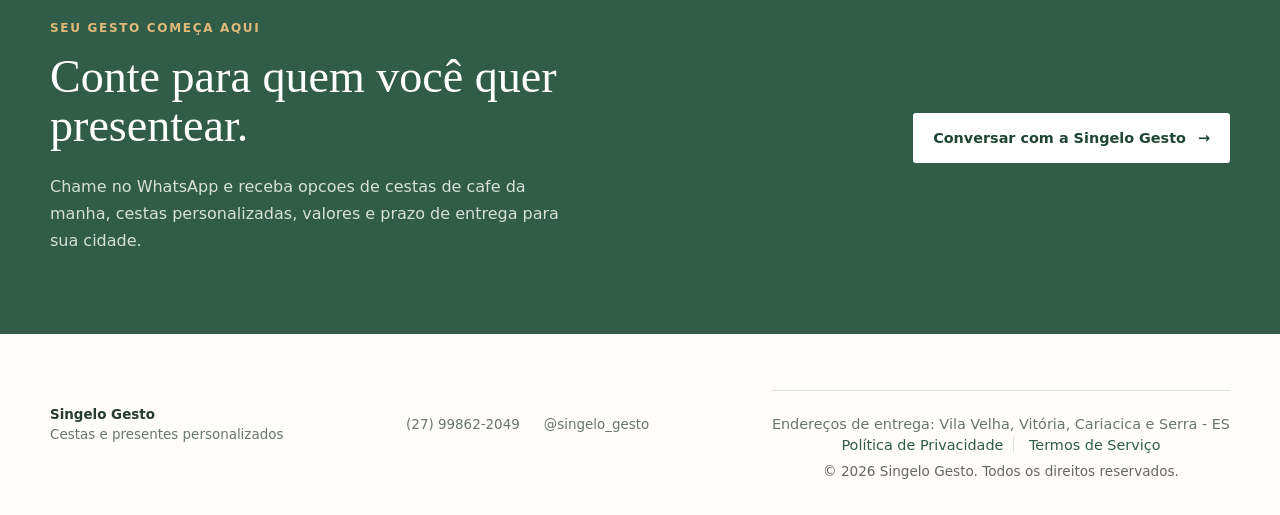
==== commit 55d4e401: "Otimizacao: Adicionar secao dedicada 'Cafe da Manha' para melhorar Quality Score (QS) - 2026-09-15 1" ====
--- a/index.html
+++ b/index.html
@@ -61,6 +61,33 @@
     </section>
 
 
+
+    <section class="cafe-manha section-wrap" aria-labelledby="cafe-manha-title">
+      <div class="cafe-manha-heading">
+        <p class="eyebrow">Especialidade Singelo Gesto</p>
+        <h2 id="cafe-manha-title">Cestas de Café da Manhã Personalizadas</h2>
+      </div>
+      <div class="cafe-manha-content">
+        <p>
+          A <strong>cesta de café da manhã</strong> é nossa especialidade. Criamos <strong>cestas de café da manhã personalizadas</strong> 
+          com seleção cuidadosa de itens gourmet para presentear pessoas especiais. 
+          Cada <strong>cesta de café da manhã luxo</strong> é montada à mão com atenção aos detalhes.
+        </p>
+        <p>
+          Nossas <strong>cestas café da manhã</strong> incluem café gourmet, chocolates premium, flores frescas, biscoitos artesanais 
+          e itens personalizados. Entregamos <strong>cesta café da manhã em Vila Velha, Vitória, Cariacica e Serra</strong>.
+        </p>
+        <p>
+          Procurando <strong>café da manhã personalizado</strong> para um presente especial? 
+          Nossa <strong>cesta de café personalizada</strong> é a escolha perfeita para aniversários, casamentos, maternidade e datas especiais.
+        </p>
+      </div>
+      <div class="cafe-manha-cta">
+        <p><strong>Quer um café da manhã montado especialmente para você?</strong></p>
+        <a class="button button-primary" href="https://wa.me/5527998622049?text=Ol%C3%A1!%20Tenho%20interesse%20em%20uma%20cesta%20de%20caf%C3%A9%20da%20manh%C3%A3%20personalizada.%20Pode%20me%20enviar%20op%C3%A7%C3%B5es%2C%20valores%20e%20prazos%3F" onclick="return gtag_report_whatsapp_conversion(this.href);">Solicitar Cesta de Café da Manhã <span aria-hidden="true">&#8594;</span></a>
+      </div>
+    </section>
+
     <section class="seo-terms section-wrap" aria-labelledby="seo-terms-title">
       <div>
         <p class="eyebrow">Opcoes mais procuradas</p>
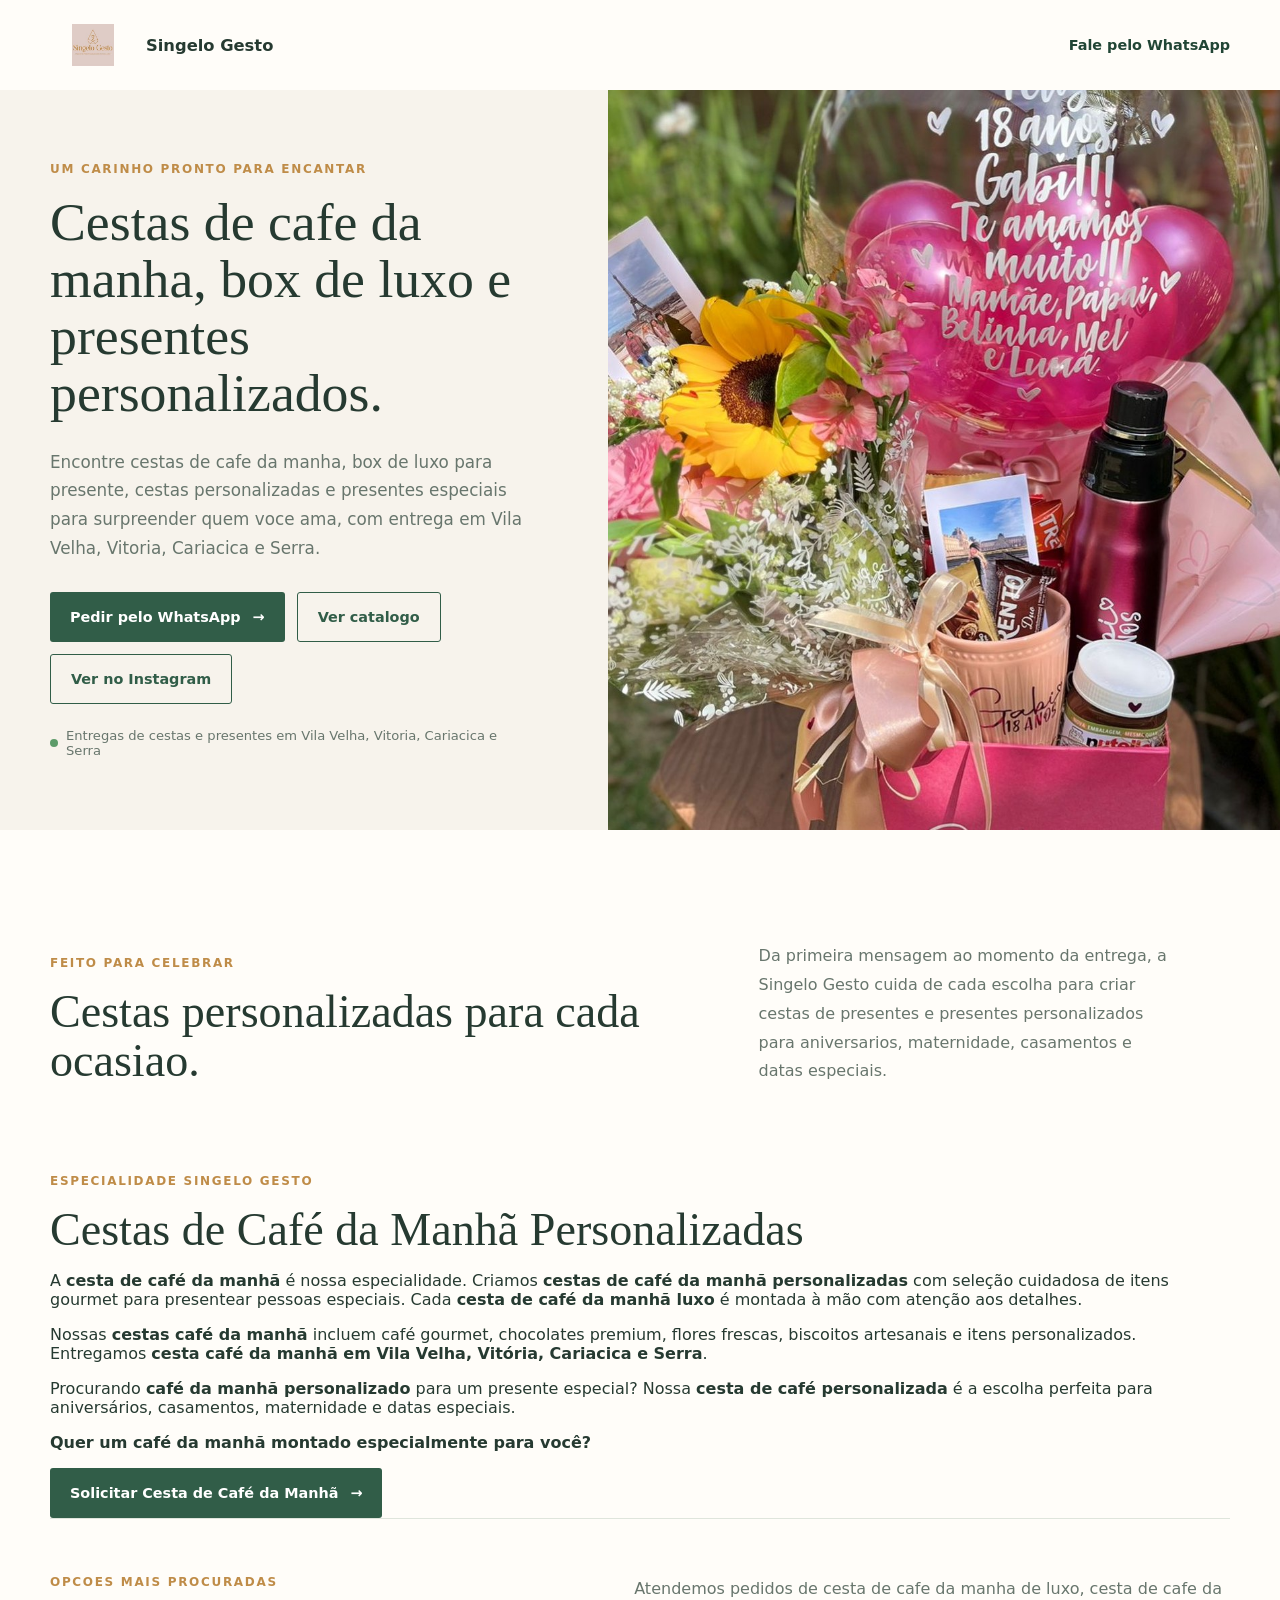
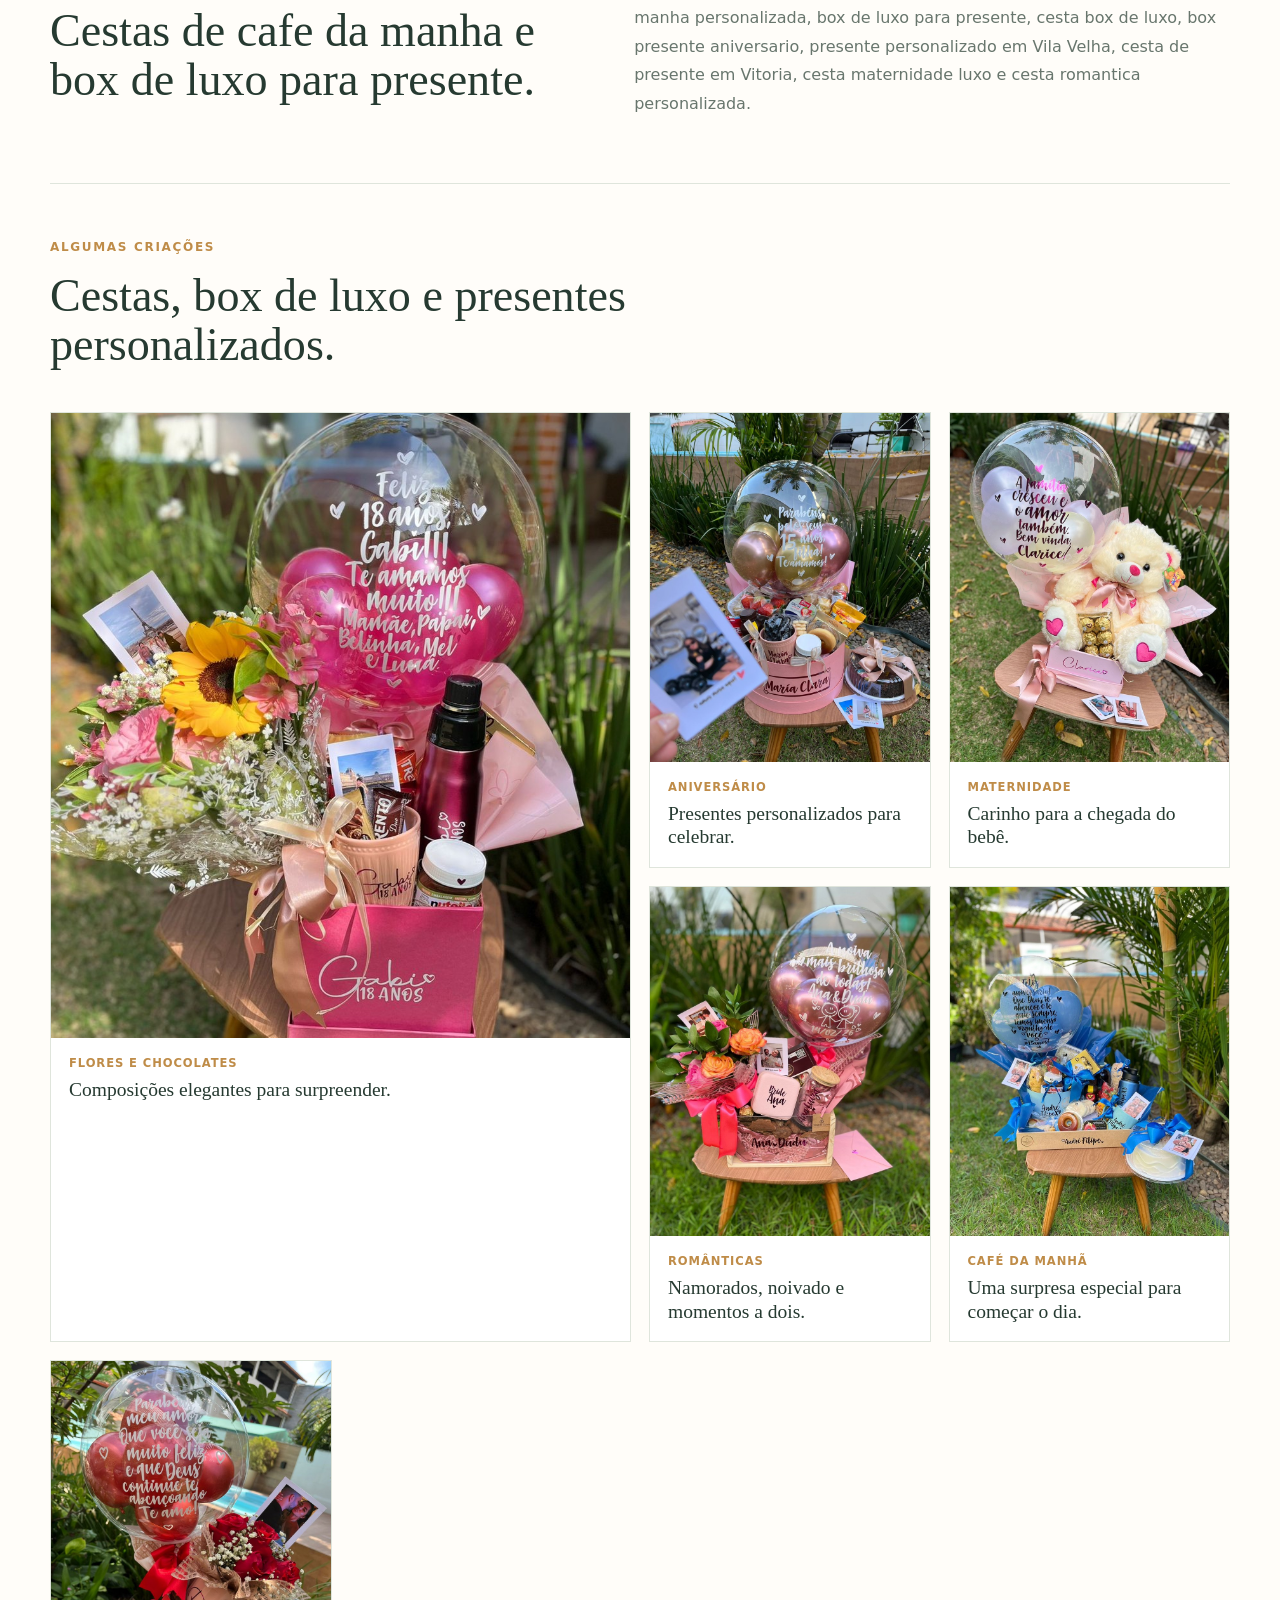
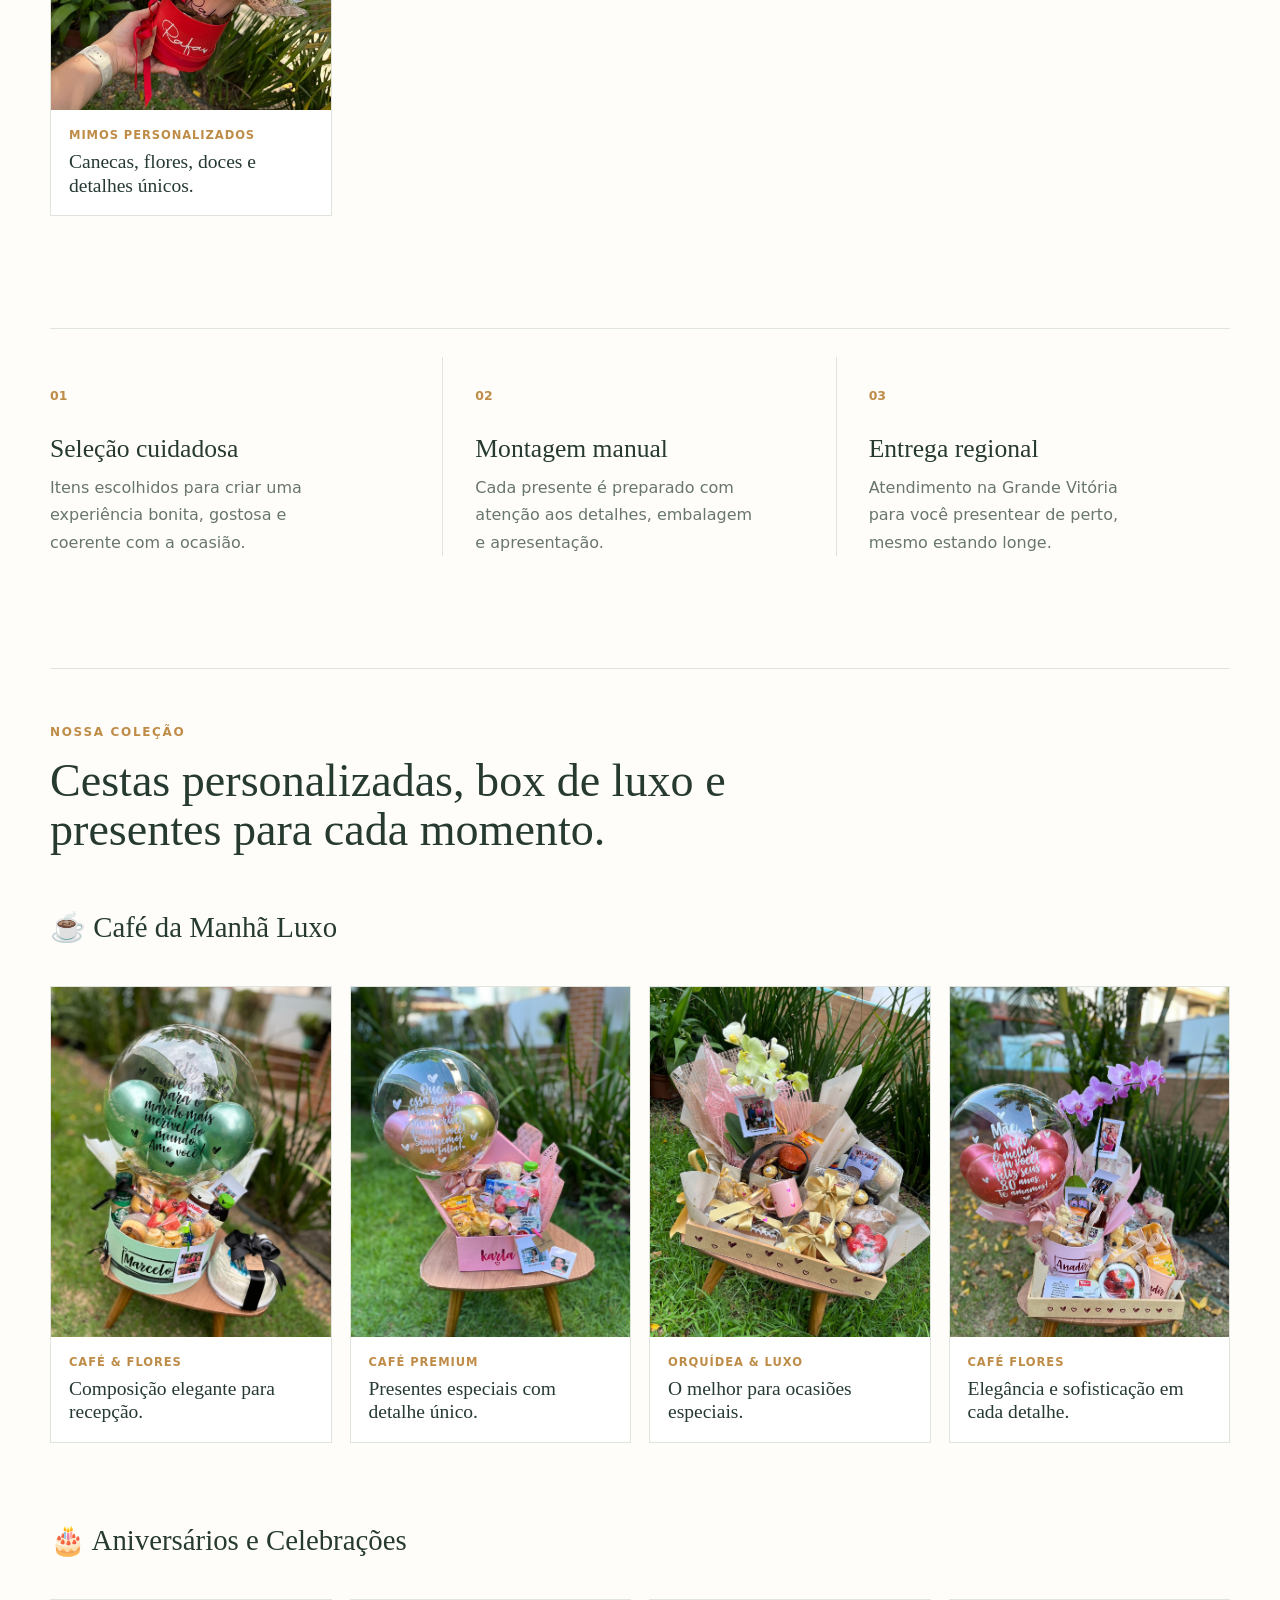
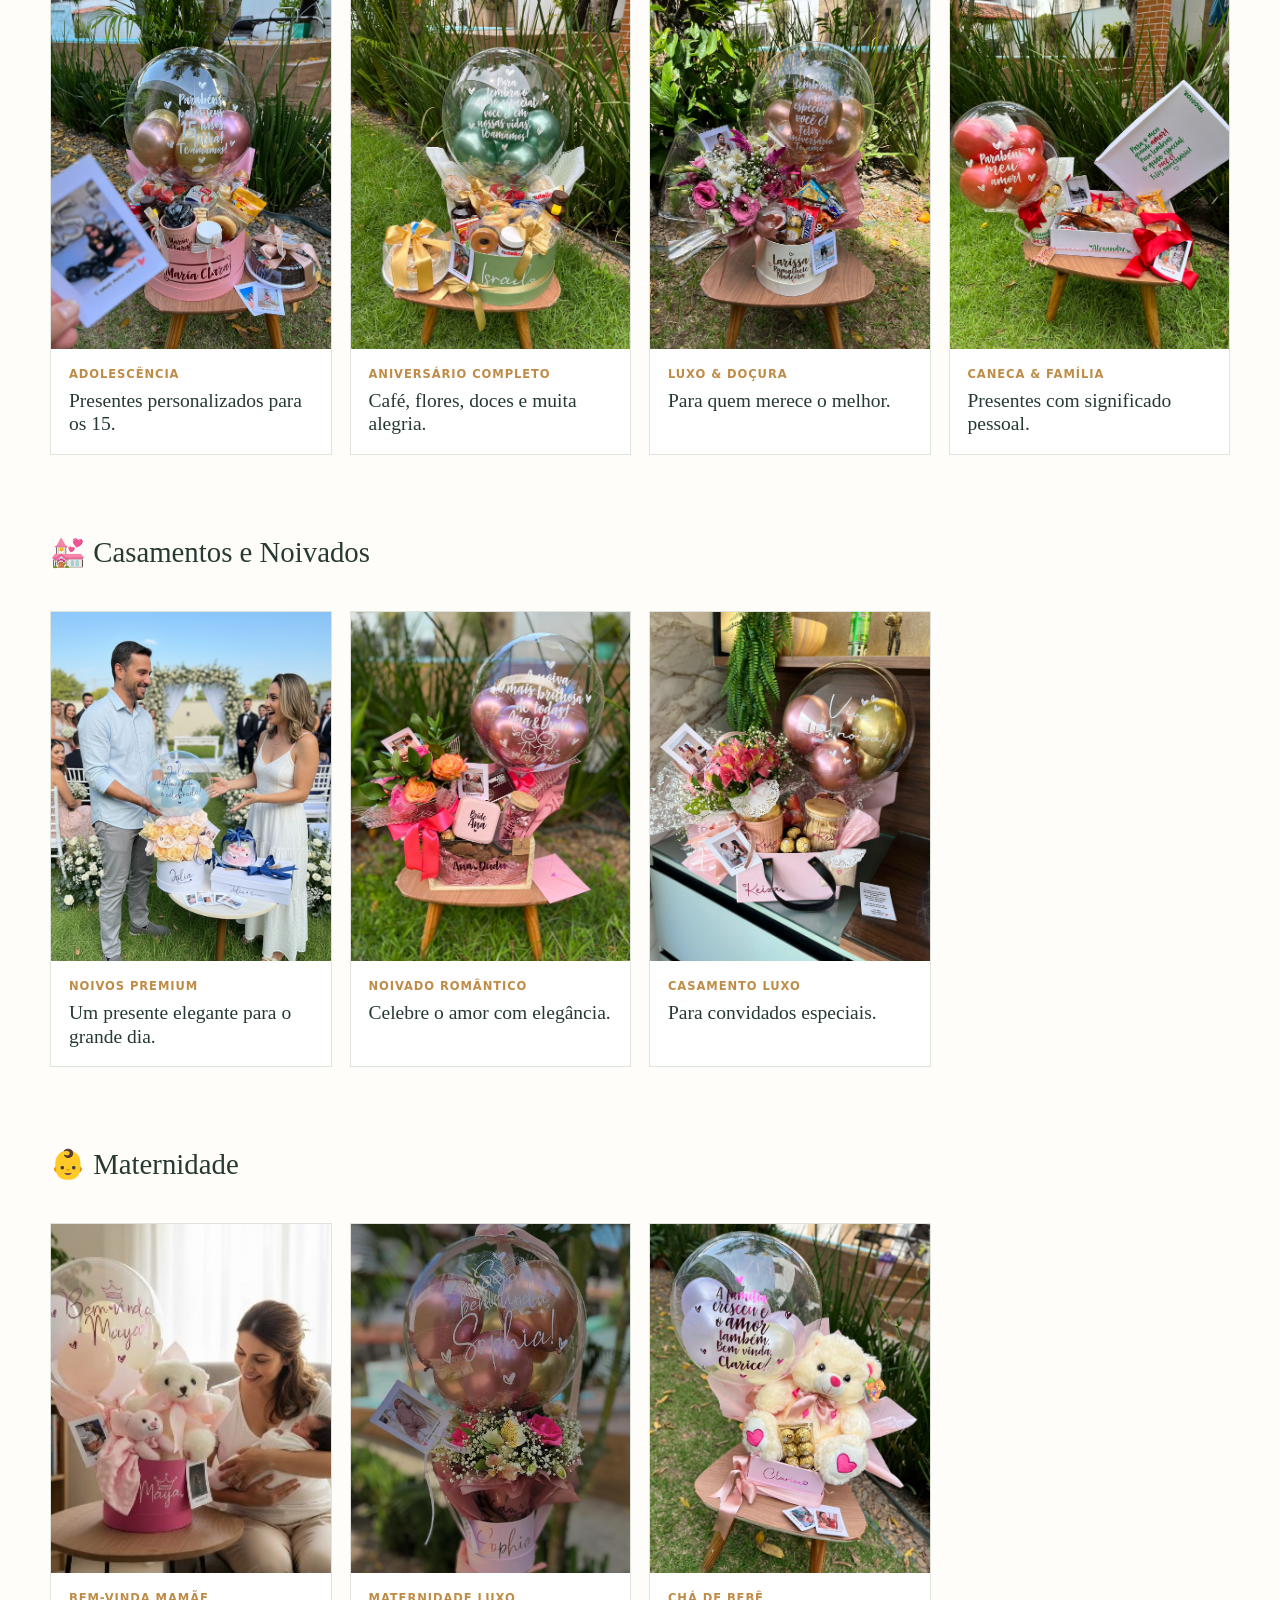
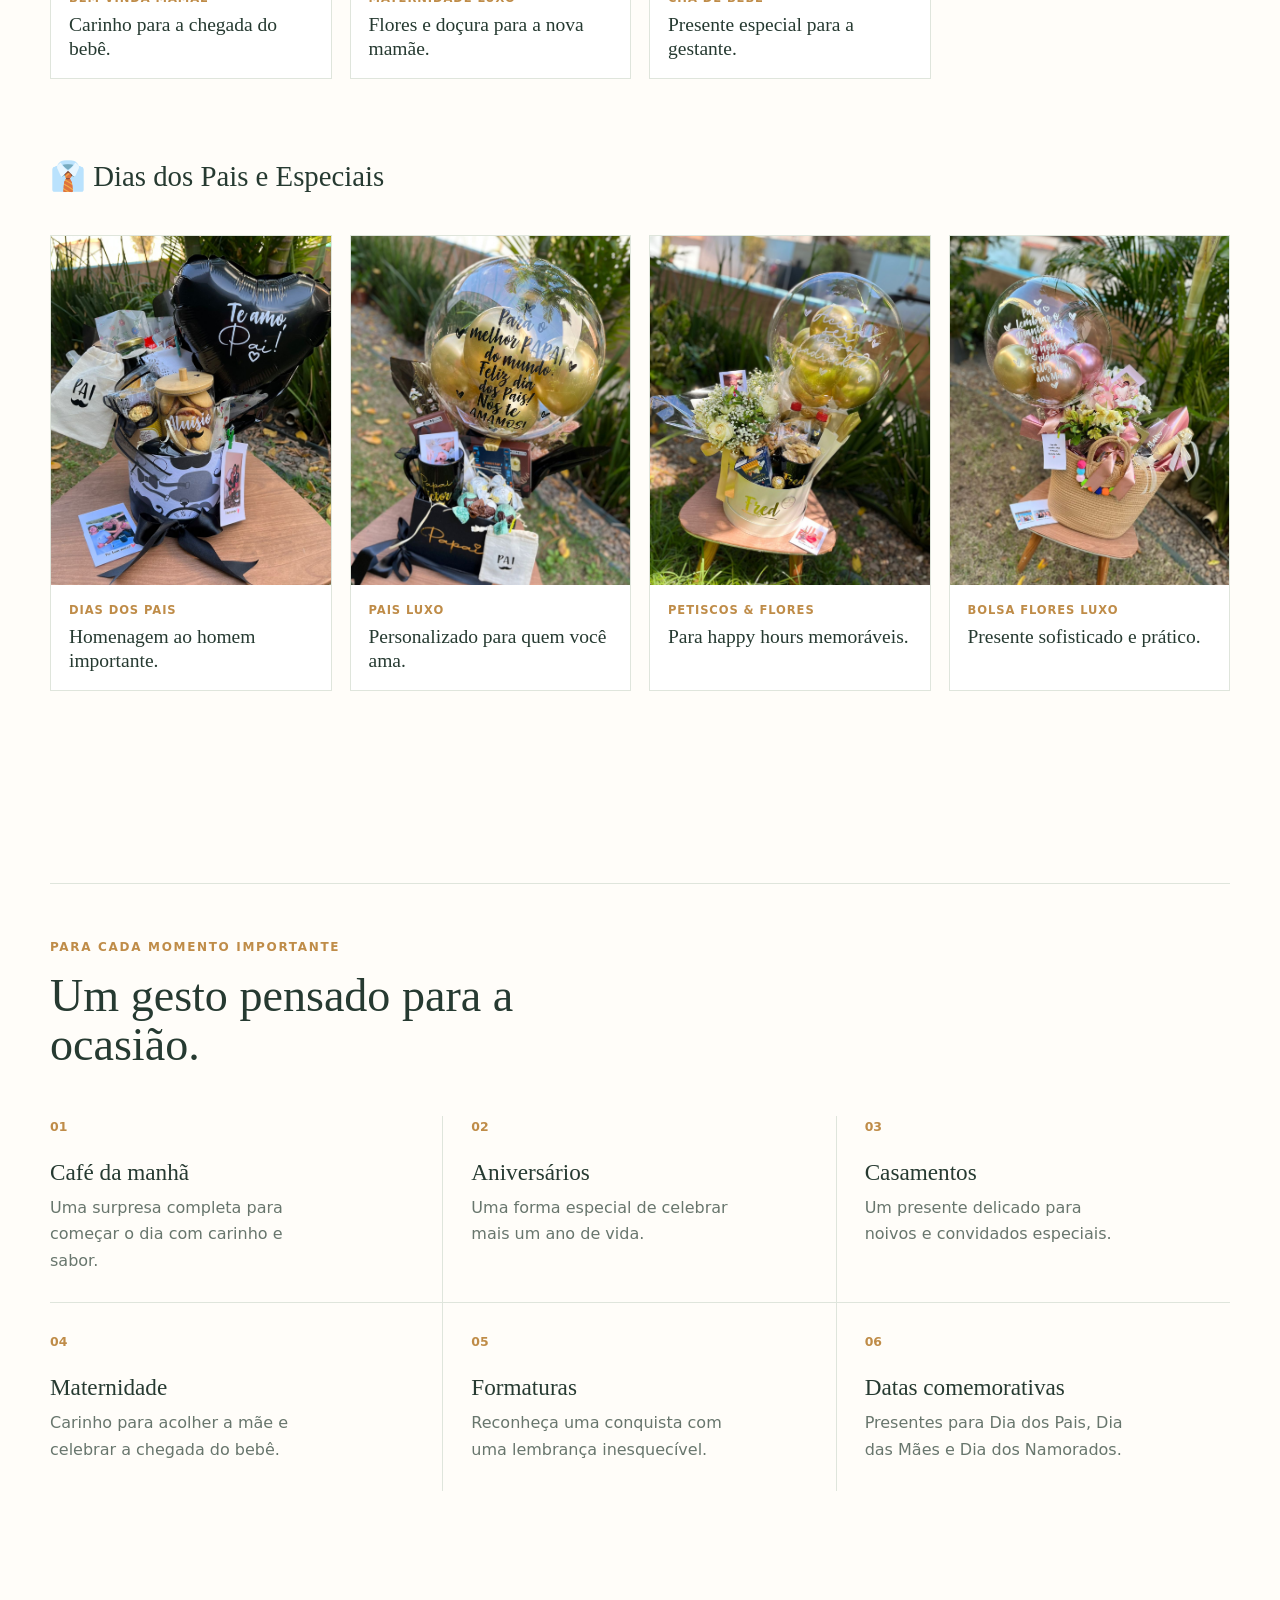
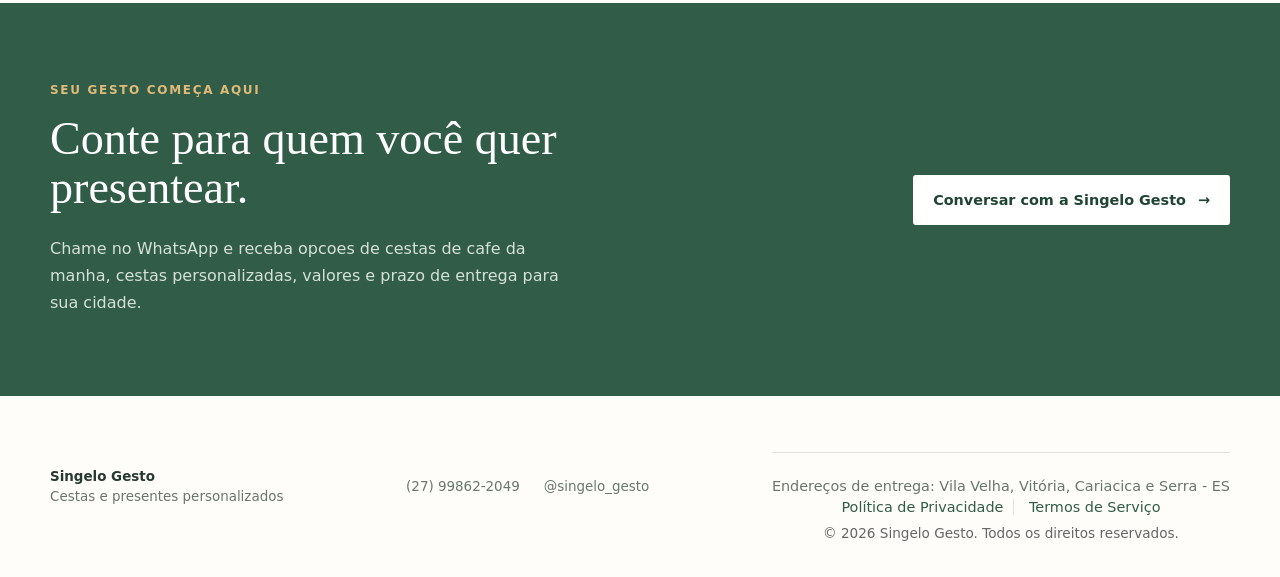
==== commit 3c7bb8ef: "Improve catalog indexing" ====
--- a/index.html
+++ b/index.html
@@ -46,6 +46,7 @@
         <p class="hero-text">Encontre cestas de cafe da manha, box de luxo para presente, cestas personalizadas e presentes especiais para surpreender quem voce ama, com entrega em Vila Velha, Vitoria, Cariacica e Serra.</p>
         <div class="hero-actions">
           <a class="button button-primary" href="https://wa.me/5527998622049?text=Ol%C3%A1!%20Vi%20as%20cestas%20e%20presentes%20personalizados%20da%20Singelo%20Gesto%20e%20gostaria%20de%20atendimento.%0A%0ATenho%20interesse%20em%20uma%20cesta%20personalizada.%20Pode%20me%20enviar%20op%C3%A7%C3%B5es%2C%20valores%2C%20prazo%20de%20entrega%20e%20formas%20de%20personaliza%C3%A7%C3%A3o%3F%0A%0ACidade%20de%20entrega%3A%0AData%20desejada%3A%0AOcasi%C3%A3o%3A%0A%0ALink%20que%20eu%20vi%3A%20https%3A%2F%2Fwww.singelogesto.com.br%2F" onclick="return gtag_report_whatsapp_conversion(this.href);">Pedir pelo WhatsApp <span aria-hidden="true">&#8594;</span></a>
+          <a class="button button-secondary" href="/catalogo/">Ver catalogo</a>
           <a class="button button-secondary" href="https://www.instagram.com/singelo_gesto/" target="_blank" rel="noreferrer">Ver no Instagram</a>
         </div>
         <p class="availability"><span class="availability-dot"></span> Entregas de cestas e presentes em Vila Velha, Vitoria, Cariacica e Serra</p>
